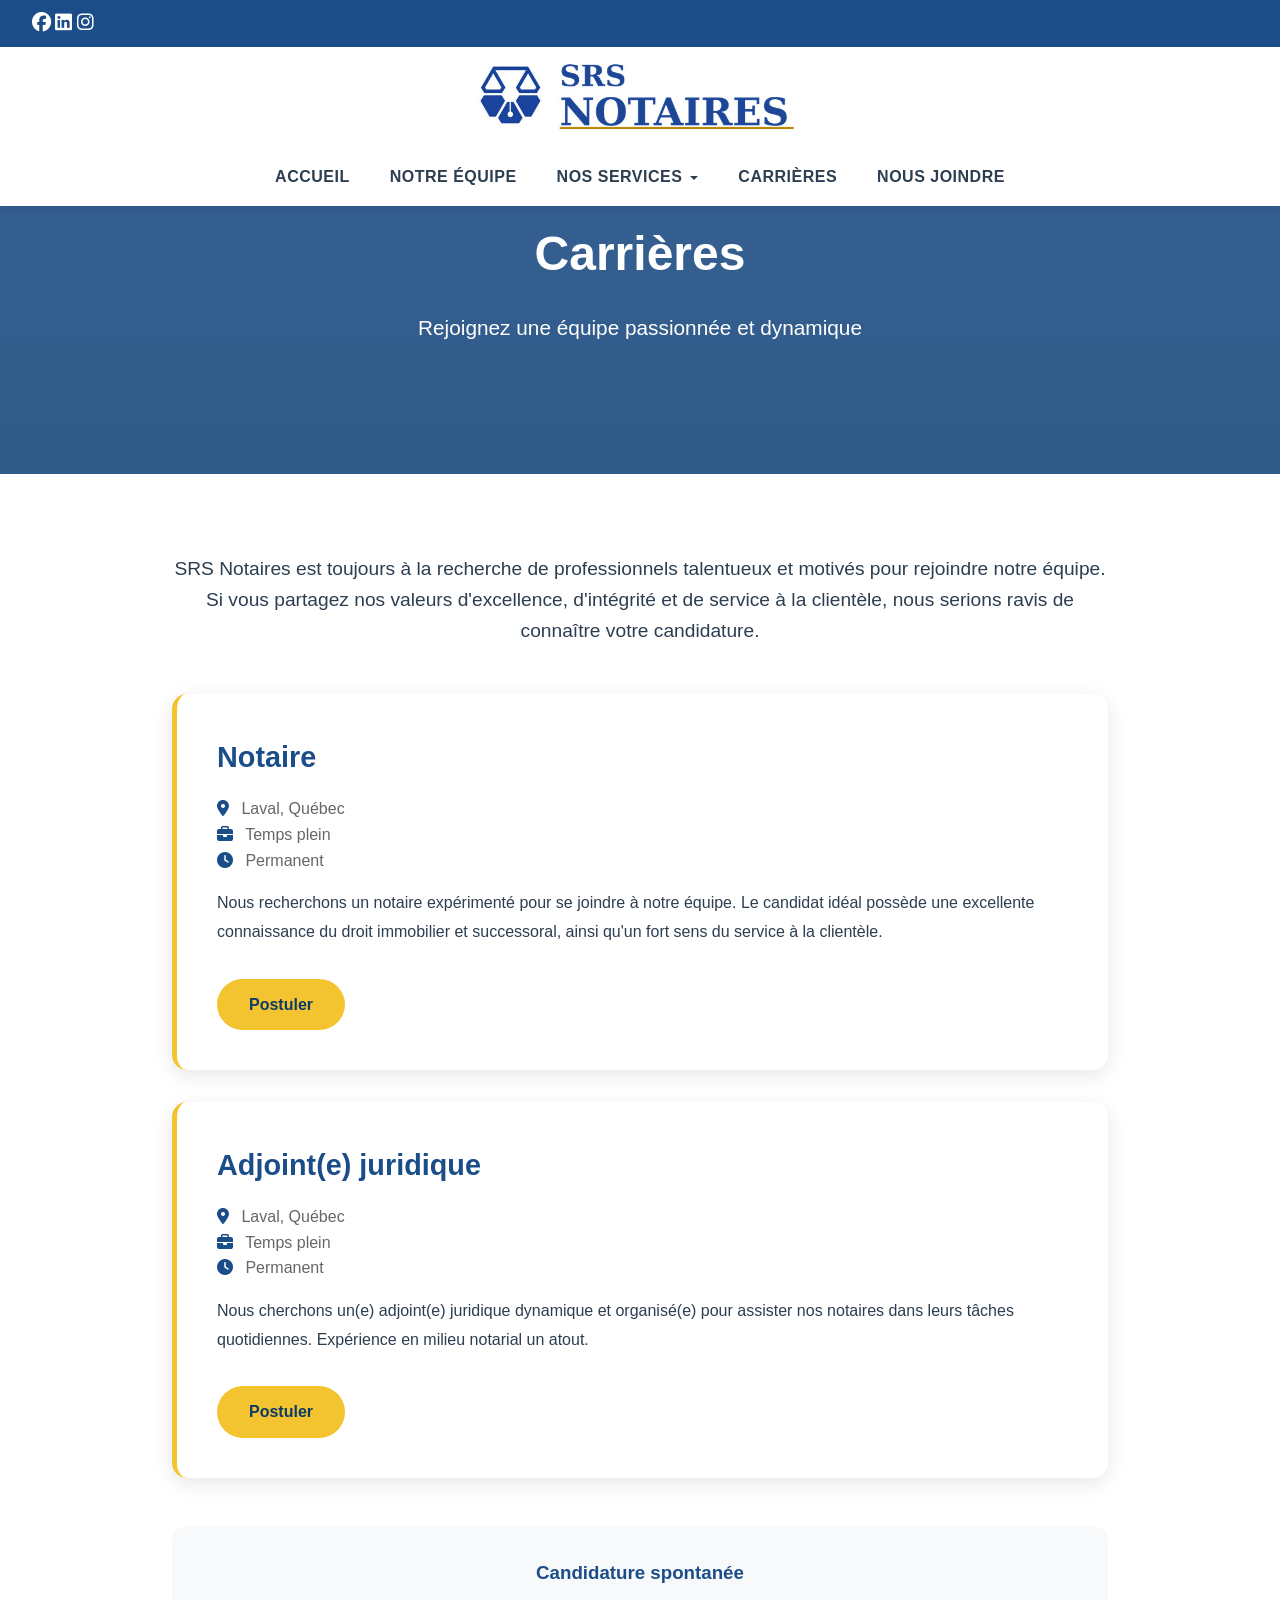
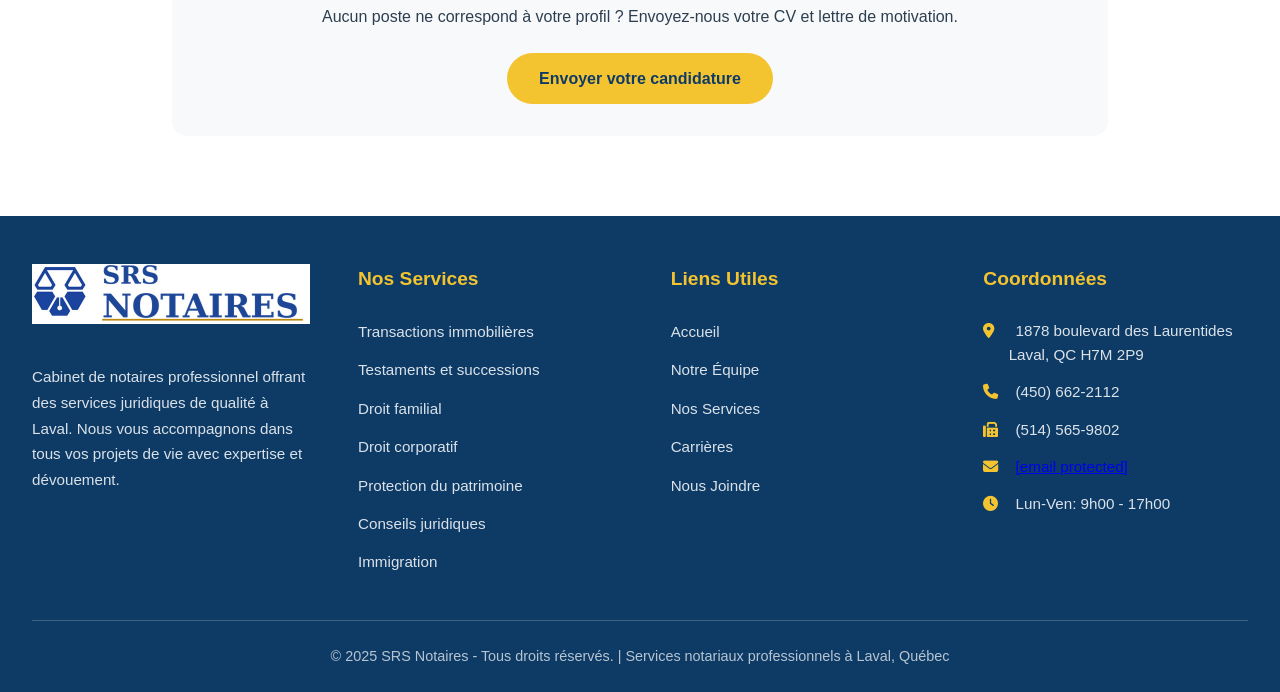
==== carrieres.html @ 4c28cf04 "Add files via upload" ====
<!DOCTYPE html>
<html lang="fr">
<head>
    <meta charset="UTF-8">
    <meta name="viewport" content="width=device-width, initial-scale=1.0">
    <title>Carrières - SRS Notaires</title>
    <link rel="stylesheet" href="https://cdnjs.cloudflare.com/ajax/libs/font-awesome/6.4.0/css/all.min.css">
    <style>
        * {
            margin: 0;
            padding: 0;
            box-sizing: border-box;
        }

        :root {
            --primary-color: #1B4D89;
            --secondary-color: #F4C430;
            --accent-color: #0D3B66;
            --text-dark: #2c3e50;
            --text-light: #ffffff;
            --bg-light: #f8f9fa;
            --bg-white: #ffffff;
        }

        body {
            font-family: 'Segoe UI', Tahoma, Geneva, Verdana, sans-serif;
            line-height: 1.6;
            color: var(--text-dark);
        }

        header {
            background: var(--bg-white);
            box-shadow: 0 2px 10px rgba(0,0,0,0.1);
            position: fixed;
            width: 100%;
            top: 0;
            z-index: 1000;
        }

        .header-top {
            background: var(--primary-color);
            padding: 0.5rem 2rem;
            display: flex;
            justify-content: flex-start;
            gap: 1rem;
        }

        .social-links a {
            color: var(--text-light);
            font-size: 1.2rem;
            transition: color 0.3s;
        }

        .social-links a:hover {
            color: var(--secondary-color);
        }

        nav {
            max-width: 1400px;
            margin: 0 auto;
            padding: 1rem 2rem;
            display: flex;
            flex-direction: column;
            align-items: center; text-align: center;
        }

        .logo { margin-bottom: 1.5rem; } .logo img {
            height: 70px;
            width: auto;
        }

        .nav-links {
            display: flex;
            list-style: none;
            gap: 2.5rem;
        }

        .nav-links a {
            text-decoration: none;
            color: var(--text-dark);
            font-weight: 600;
            font-size: 1rem;
            text-transform: uppercase;
            letter-spacing: 0.5px;
            transition: color 0.3s;
        }

        .nav-links a:hover {
            color: var(--primary-color);
        }

        .menu-toggle {
            display: none;
            flex-direction: column;
            cursor: pointer;
        }

        .menu-toggle span {
            width: 28px;
            height: 3px;
            background: var(--primary-color);
            margin: 3px 0;
            transition: 0.3s;
            border-radius: 2px;
        }

        .hero {
            margin-top: 120px;
            background: linear-gradient(rgba(27, 77, 137, 0.88), rgba(13, 59, 102, 0.88)), 
                        url('https://images.unsplash.com/photo-1450101499163-c8848c66ca85?w=1600&q=80') center/cover;
            background-attachment: fixed;
            color: var(--text-light);
            padding: 6rem 2rem;
            text-align: center;
        }

        .hero h1 {
            font-size: 3rem;
            margin-bottom: 1rem;
            font-weight: 700;
        }

        .hero p {
            font-size: 1.3rem;
            max-width: 800px;
            margin: 0 auto 2rem;
            line-height: 1.8;
        }

        .cta-button {
            display: inline-block;
            padding: 1rem 2.5rem;
            background: var(--secondary-color);
            color: var(--accent-color);
            text-decoration: none;
            border-radius: 50px;
            font-weight: 700;
            transition: all 0.3s;
            box-shadow: 0 4px 15px rgba(0,0,0,0.2);
        }

        .cta-button:hover {
            background: #FFD700;
            transform: translateY(-2px);
            box-shadow: 0 6px 20px rgba(0,0,0,0.3);
        }

        .services {
            max-width: 1200px;
            margin: 0 auto;
            padding: 5rem 2rem;
        }

        .section-title {
            text-align: center;
            font-size: 2.5rem;
            color: var(--primary-color);
            margin-bottom: 3rem;
            font-weight: 700;
        }

        .services-grid {
            display: grid;
            grid-template-columns: repeat(auto-fit, minmax(350px, 1fr));
            gap: 2.5rem;
        }

        .service-card {
            background: var(--bg-white);
            padding: 2.5rem;
            border-radius: 15px;
            box-shadow: 0 5px 20px rgba(0,0,0,0.1);
            transition: all 0.3s;
            border-left: 5px solid var(--secondary-color);
        }

        .service-card:hover {
            transform: translateY(-8px);
            box-shadow: 0 10px 35px rgba(0,0,0,0.15);
            border-left-color: var(--primary-color);
        }

        .service-icon {
            font-size: 3rem;
            color: var(--primary-color);
            margin-bottom: 1.5rem;
        }

        .service-card h3 {
            color: var(--primary-color);
            margin-bottom: 1rem;
            font-size: 1.6rem;
            font-weight: 700;
        }

        .service-card .service-subtitle {
            color: var(--accent-color);
            font-weight: 600;
            margin-bottom: 1rem;
            font-size: 1.05rem;
            line-height: 1.5;
        }

        .service-card .service-description {
            color: #555;
            line-height: 1.8;
            font-size: 1rem;
        }

        .about {
            background: var(--bg-light);
            padding: 5rem 2rem;
        }

        .about-content {
            max-width: 1200px;
            margin: 0 auto;
            text-align: center;
        }

        .about-content h2 {
            color: var(--primary-color);
            font-size: 2.5rem;
            margin-bottom: 2rem;
        }

        .about-content p {
            font-size: 1.2rem;
            margin-bottom: 1.5rem;
            line-height: 1.8;
            max-width: 900px;
            margin-left: auto;
            margin-right: auto;
        }

        .values {
            max-width: 1200px;
            margin: 0 auto;
            padding: 5rem 2rem;
        }

        .values-grid {
            display: grid;
            grid-template-columns: repeat(auto-fit, minmax(250px, 1fr));
            gap: 2rem;
        }

        .value-card {
            text-align: center;
            padding: 2rem;
            transition: transform 0.3s;
        }

        .value-card:hover {
            transform: scale(1.05);
        }

        .value-icon {
            font-size: 3rem;
            margin-bottom: 1rem;
            color: var(--secondary-color);
        }

        .value-card h3 {
            color: var(--primary-color);
            margin-bottom: 1rem;
            font-size: 1.3rem;
        }

        .contact {
            background: var(--primary-color);
            color: var(--text-light);
            padding: 5rem 2rem;
        }

        .contact-content {
            max-width: 1200px;
            margin: 0 auto;
            text-align: center;
        }

        .contact h2 {
            font-size: 2.5rem;
            margin-bottom: 2rem;
        }

        .contact-info {
            display: grid;
            grid-template-columns: repeat(auto-fit, minmax(250px, 1fr));
            gap: 2rem;
            margin: 3rem 0;
        }

        .contact-item {
            background: rgba(255,255,255,0.1);
            padding: 2rem;
            border-radius: 10px;
            transition: all 0.3s;
        }

        .contact-item:hover {
            background: rgba(255,255,255,0.15);
        }

        .contact-item h3 {
            margin-bottom: 1rem;
            color: var(--secondary-color);
        }

        footer {
            background: var(--accent-color);
            color: #ffffff;
            padding: 3rem 2rem 1.5rem;
        }

        .footer-content {
            max-width: 1400px;
            margin: 0 auto;
            display: grid;
            grid-template-columns: repeat(4, 1fr);
            gap: 3rem;
            margin-bottom: 2rem;
        }

        .footer-column h3 {
            color: var(--secondary-color);
            margin-bottom: 1.5rem;
            font-size: 1.2rem;
            font-weight: 700;
        }

        .footer-logo {
            margin-bottom: 1rem;
        }

        .footer-logo img {
            height: 60px;
            width: auto;
            margin-bottom: 1rem;
        }

        .footer-description {
            line-height: 1.7;
            color: rgba(255,255,255,0.85);
            font-size: 0.95rem;
        }

        .footer-links {
            list-style: none;
            padding: 0;
        }

        .footer-links li {
            margin-bottom: 0.8rem;
        }

        .footer-links a {
            color: rgba(255,255,255,0.85);
            text-decoration: none;
            transition: color 0.3s;
            font-size: 0.95rem;
        }

        .footer-links a:hover {
            color: var(--secondary-color);
        }

        .footer-contact p {
            margin-bottom: 0.8rem;
            color: rgba(255,255,255,0.85);
            font-size: 0.95rem;
            line-height: 1.6;
        }

        .footer-contact i {
            color: var(--secondary-color);
            margin-right: 0.5rem;
            width: 20px;
        }

        .footer-bottom {
            border-top: 1px solid rgba(255,255,255,0.2);
            padding-top: 1.5rem;
            text-align: center;
            color: rgba(255,255,255,0.7);
            font-size: 0.9rem;
        }

        @media (max-width: 968px) {
            .footer-content {
                grid-template-columns: repeat(2, 1fr);
                gap: 2rem;
            }
        }

        @media (max-width: 768px) {
            .footer-content {
                grid-template-columns: 1fr;
            }
        }

        @media (max-width: 968px) {
            .nav-links {
                gap: 1.5rem;
                font-size: 0.9rem;
            }
            
            .hero {
                background-attachment: scroll;
            }
        }

        @media (max-width: 768px) {
            .menu-toggle {
                display: flex;
            }

            .nav-links {
                position: absolute;
                top: 100%;
                left: -100%;
                flex-direction: column;
                background: var(--bg-white);
                width: 100%;
                padding: 2rem;
                box-shadow: 0 5px 10px rgba(0,0,0,0.1);
                transition: 0.3s;
                gap: 1rem;
            }

            .nav-links.active {
                left: 0;
            }

            nav {
                position: relative;
            }

            .hero {
                margin-top: 140px;
            }

            .hero h1 {
                font-size: 2rem;
            }

            .hero p {
                font-size: 1.1rem;
            }

            .section-title {
                font-size: 2rem;
            }

            .logo { margin-bottom: 1.5rem; } .logo img {
                height: 50px;
            }

            .services-grid {
                grid-template-columns: 1fr;
            }

            .service-card {
                padding: 2rem;
            }

            .header-top {
                padding: 0.5rem 1rem;
            }
        }

        /* ============================================= */
        /* RESPONSIVE DESIGN OPTIMISÉ */
        /* ============================================= */

        /* Tablettes (768px - 968px) */
        @media (max-width: 968px) {
            .nav-links {
                gap: 1.5rem;
                font-size: 0.9rem;
            }
            
            .hero {
                background-attachment: scroll;
                padding: 4rem 1.5rem;
            }
            
            .hero h1 {
                font-size: 2.5rem;
            }
            
            .section-title {
                font-size: 2rem;
            }
            
            .footer-content {
                grid-template-columns: repeat(2, 1fr);
                gap: 2rem;
            }
        }

        /* Mobile et petites tablettes (max 768px) */
        @media (max-width: 768px) {
            .header-top {
                padding: 0.5rem 1rem;
            }
            
            .social-links {
                gap: 0.5rem;
            }
            
            .social-links a {
                font-size: 1rem;
            }
            
            nav {
                padding: 1rem;
                position: relative;
            }
            
            .logo {
                margin-bottom: 1rem;
            }
            
            .logo img {
                height: 50px;
            }
            
            .menu-toggle {
                display: flex;
                position: absolute;
                right: 1rem;
                top: 50%;
                transform: translateY(-50%);
                flex-direction: column;
                cursor: pointer;
                z-index: 100;
            }
            
            .nav-links {
                position: fixed;
                top: 0;
                left: -100%;
                width: 80%;
                max-width: 300px;
                height: 100vh;
                background: #fff;
                flex-direction: column;
                padding: 5rem 2rem 2rem;
                box-shadow: 2px 0 10px rgba(0,0,0,0.1);
                transition: left 0.3s ease;
                gap: 1rem;
                align-items: flex-start;
                overflow-y: auto;
            }
            
            .nav-links.active {
                left: 0;
            }
            
            .nav-links a {
                width: 100%;
                padding: 0.8rem 0;
                border-bottom: 1px solid #f0f0f0;
            }
            
            .hero {
                margin-top: 120px;
                padding: 3rem 1rem;
            }
            
            .hero h1 {
                font-size: 1.8rem;
                line-height: 1.3;
            }
            
            .hero p {
                font-size: 1rem;
            }
            
            .cta-button {
                padding: 0.8rem 2rem;
                font-size: 0.95rem;
            }
            
            .services,
            .content {
                padding: 3rem 1rem;
            }
            
            .section-title {
                font-size: 1.8rem;
                margin-bottom: 2rem;
            }
            
            .services-grid,
            .team-grid,
            .values-grid {
                grid-template-columns: 1fr;
                gap: 2rem;
            }
            
            .service-card,
            .team-member {
                padding: 1.5rem;
            }
            
            .service-icon,
            .value-icon {
                font-size: 2.5rem;
            }
            
            .about,
            .values,
            .contact {
                padding: 3rem 1rem;
            }
            
            .about-content p {
                font-size: 1rem;
            }
            
            .contact-info,
            .contact-grid {
                grid-template-columns: 1fr;
                gap: 1.5rem;
            }
            
            .footer-content {
                grid-template-columns: 1fr;
                gap: 2rem;
                padding: 0 1rem;
            }
            
            .footer-logo img {
                height: 50px;
            }
            
            /* Mobile menu overlay */
            .nav-links.active::before {
                content: "";
                position: fixed;
                top: 0;
                left: 0;
                right: 0;
                bottom: 0;
                background: rgba(0,0,0,0.5);
                z-index: -1;
            }
        }

        /* Très petits écrans (max 480px) */
        @media (max-width: 480px) {
            .hero h1 {
                font-size: 1.5rem;
            }
            
            .hero p {
                font-size: 0.95rem;
            }
            
            .section-title {
                font-size: 1.5rem;
            }
            
            .service-card h3,
            .value-card h3 {
                font-size: 1.2rem;
            }
            
            .cta-button {
                padding: 0.7rem 1.5rem;
                font-size: 0.9rem;
            }
        }

        /* Menu déroulant Services */
        .nav-item {
            position: relative;
        }

        .dropdown-menu {
            position: absolute;
            top: 100%;
            left: 0;
            background: white;
            min-width: 280px;
            box-shadow: 0 5px 20px rgba(0,0,0,0.15);
            border-radius: 10px;
            padding: 1rem 0;
            opacity: 0;
            visibility: hidden;
            transform: translateY(-10px);
            transition: all 0.3s ease;
            z-index: 1000;
            margin-top: 0.5rem;
        }

        .nav-item:hover .dropdown-menu {
            opacity: 1;
            visibility: visible;
            transform: translateY(0);
        }

        .dropdown-menu a {
            display: block;
            padding: 0.8rem 1.5rem;
            color: #2c3e50;
            text-decoration: none;
            font-size: 0.9rem;
            text-transform: none;
            letter-spacing: normal;
            transition: all 0.3s;
            border-left: 3px solid transparent;
        }

        .dropdown-menu a:hover {
            background: #f8f9fa;
            color: #1B4D89;
            border-left-color: #F4C430;
            padding-left: 1.8rem;
        }

        .dropdown-menu a i {
            margin-right: 0.8rem;
            color: #1B4D89;
            width: 20px;
            text-align: center;
        }

        .nav-item > a.has-dropdown::after {
            content: "";
            display: inline-block;
            margin-left: 0.5rem;
            width: 0;
            height: 0;
            border-left: 4px solid transparent;
            border-right: 4px solid transparent;
            border-top: 4px solid currentColor;
            vertical-align: middle;
        }

        @media (max-width: 768px) {
            .dropdown-menu {
                position: static;
                opacity: 1;
                visibility: visible;
                transform: none;
                box-shadow: none;
                background: #f8f9fa;
                margin-top: 0.5rem;
                margin-bottom: 0.5rem;
                border-radius: 5px;
                max-height: 0;
                overflow: hidden;
                transition: max-height 0.3s ease;
                padding: 0;
            }

            .nav-item.mobile-open .dropdown-menu {
                max-height: 500px;
                padding: 0.5rem 0;
            }

            .nav-item > a.has-dropdown {
                display: flex;
                justify-content: space-between;
                align-items: center;
            }

            .dropdown-menu a {
                padding: 0.6rem 1rem 0.6rem 2rem;
                font-size: 0.85rem;
            }
        }
    </style>
</head>
<body>
    <header>
        <div class="header-top">
            <div class="social-links">
                <a href="https://facebook.com" target="_blank" aria-label="Facebook"><i class="fab fa-facebook"></i></a>
                <a href="https://linkedin.com" target="_blank" aria-label="LinkedIn"><i class="fab fa-linkedin"></i></a>
                <a href="https://instagram.com" target="_blank" aria-label="Instagram"><i class="fab fa-instagram"></i></a>
            </div>
        </div>
        <nav>
            <div class="logo">
                <a href="index.html">
                    <img src="logo-srs-notaires.png" alt="SRS Notaires">
                </a>
            </div>
            <ul class="nav-links" id="navLinks">
                <li><a href="index.html">ACCUEIL</a></li>
                <li><a href="equipe.html">NOTRE ÉQUIPE</a></li>
                <li class="nav-item">
                    <a href="services.html" class="has-dropdown" onclick="toggleDropdown(event)">NOS SERVICES</a>
                    <div class="dropdown-menu">
                        <a href="services.html#service-1"><i class="fas fa-home"></i> Transactions immobilières</a>
                        <a href="services.html#service-2"><i class="fas fa-file-signature"></i> Testaments et successions</a>
                        <a href="services.html#service-3"><i class="fas fa-heart"></i> Droit familial</a>
                        <a href="services.html#service-4"><i class="fas fa-building"></i> Droit corporatif</a>
                        <a href="services.html#service-5"><i class="fas fa-shield-alt"></i> Protection du patrimoine</a>
                        <a href="services.html#service-6"><i class="fas fa-balance-scale"></i> Conseils juridiques</a>
                        <a href="services.html#service-7"><i class="fas fa-plane-departure"></i> Immigration</a>
                    </div>
                </li>
                <li><a href="carrieres.html" class="active">CARRIÈRES</a></li>
                <li><a href="contact.html">NOUS JOINDRE</a></li>
            </ul>
            <div class="menu-toggle" id="menuToggle">
                <span></span>
                <span></span>
                <span></span>
            </div>
        </nav>
    </header>

    <section class="hero">
        <h1>Carrières</h1>
        <p>Rejoignez une équipe passionnée et dynamique</p>
    </section>

    <section class="content" style="max-width: 1000px; margin: 0 auto; padding: 5rem 2rem;">
        <div style="text-align: center; font-size: 1.2rem; margin-bottom: 3rem;">
            <p>SRS Notaires est toujours à la recherche de professionnels talentueux et motivés pour rejoindre notre équipe. Si vous partagez nos valeurs d'excellence, d'intégrité et de service à la clientèle, nous serions ravis de connaître votre candidature.</p>
        </div>

        <div style="background: #fff; padding: 2.5rem; border-radius: 15px; box-shadow: 0 5px 20px rgba(0,0,0,0.1); margin-bottom: 2rem; border-left: 5px solid #F4C430;">
            <h3 style="color: #1B4D89; font-size: 1.8rem; margin-bottom: 1rem;">Notaire</h3>
            <div style="color: #666; margin-bottom: 1rem;">
                <p><i class="fas fa-map-marker-alt" style="color: #1B4D89; margin-right: 0.5rem;"></i> Laval, Québec</p>
                <p><i class="fas fa-briefcase" style="color: #1B4D89; margin-right: 0.5rem;"></i> Temps plein</p>
                <p><i class="fas fa-clock" style="color: #1B4D89; margin-right: 0.5rem;"></i> Permanent</p>
            </div>
            <p style="line-height: 1.8; margin-bottom: 1rem;">Nous recherchons un notaire expérimenté pour se joindre à notre équipe. Le candidat idéal possède une excellente connaissance du droit immobilier et successoral, ainsi qu'un fort sens du service à la clientèle.</p>
            <a href="contact.html" style="display: inline-block; padding: 0.8rem 2rem; background: #F4C430; color: #0D3B66; text-decoration: none; border-radius: 50px; font-weight: 700; margin-top: 1rem;">Postuler</a>
        </div>

        <div style="background: #fff; padding: 2.5rem; border-radius: 15px; box-shadow: 0 5px 20px rgba(0,0,0,0.1); margin-bottom: 2rem; border-left: 5px solid #F4C430;">
            <h3 style="color: #1B4D89; font-size: 1.8rem; margin-bottom: 1rem;">Adjoint(e) juridique</h3>
            <div style="color: #666; margin-bottom: 1rem;">
                <p><i class="fas fa-map-marker-alt" style="color: #1B4D89; margin-right: 0.5rem;"></i> Laval, Québec</p>
                <p><i class="fas fa-briefcase" style="color: #1B4D89; margin-right: 0.5rem;"></i> Temps plein</p>
                <p><i class="fas fa-clock" style="color: #1B4D89; margin-right: 0.5rem;"></i> Permanent</p>
            </div>
            <p style="line-height: 1.8; margin-bottom: 1rem;">Nous cherchons un(e) adjoint(e) juridique dynamique et organisé(e) pour assister nos notaires dans leurs tâches quotidiennes. Expérience en milieu notarial un atout.</p>
            <a href="contact.html" style="display: inline-block; padding: 0.8rem 2rem; background: #F4C430; color: #0D3B66; text-decoration: none; border-radius: 50px; font-weight: 700; margin-top: 1rem;">Postuler</a>
        </div>

        <div style="text-align: center; margin-top: 3rem; padding: 2rem; background: #f8f9fa; border-radius: 15px;">
            <h3 style="color: #1B4D89; margin-bottom: 1rem;">Candidature spontanée</h3>
            <p style="margin-bottom: 1.5rem;">Aucun poste ne correspond à votre profil ? Envoyez-nous votre CV et lettre de motivation.</p>
            <a href="contact.html" style="display: inline-block; padding: 0.8rem 2rem; background: #F4C430; color: #0D3B66; text-decoration: none; border-radius: 50px; font-weight: 700;">Envoyer votre candidature</a>
        </div>
    </section>
    <footer>
        <div class="footer-content">
            <div class="footer-column">
                <div class="footer-logo">
                    <img src="logo-srs-notaires.png" alt="SRS Notaires">
                </div>
                <p class="footer-description">
                    Cabinet de notaires professionnel offrant des services juridiques de qualité à Laval. Nous vous accompagnons dans tous vos projets de vie avec expertise et dévouement.
                </p>
            </div>

            <div class="footer-column">
                <h3>Nos Services</h3>
                <ul class="footer-links">
                    <li><a href="services.html">Transactions immobilières</a></li>
                    <li><a href="services.html">Testaments et successions</a></li>
                    <li><a href="services.html">Droit familial</a></li>
                    <li><a href="services.html">Droit corporatif</a></li>
                    <li><a href="services.html">Protection du patrimoine</a></li>
                    <li><a href="services.html">Conseils juridiques</a></li>
                    <li><a href="services.html">Immigration</a></li>
                </ul>
            </div>

            <div class="footer-column">
                <h3>Liens Utiles</h3>
                <ul class="footer-links">
                    <li><a href="index.html">Accueil</a></li>
                    <li><a href="equipe.html">Notre Équipe</a></li>
                    <li><a href="services.html">Nos Services</a></li>
                    <li><a href="carrieres.html">Carrières</a></li>
                    <li><a href="contact.html">Nous Joindre</a></li>
                </ul>
            </div>

            <div class="footer-column footer-contact">
                <h3>Coordonnées</h3>
                <p><i class="fas fa-map-marker-alt"></i> 1878 boulevard des Laurentides<br>
                &nbsp;&nbsp;&nbsp;&nbsp;&nbsp;&nbsp;Laval, QC H7M 2P9</p>
                <p><i class="fas fa-phone"></i> (450) 662-2112</p>
                <p><i class="fas fa-fax"></i> (514) 565-9802</p>
                <p><i class="fas fa-envelope"></i> <a href="/cdn-cgi/l/email-protection" class="__cf_email__" data-cfemail="b3daddd5dcf3c0c1c09edddcc7d2dac1d69dd0dcde">[email&#160;protected]</a></p>
                <p><i class="fas fa-clock"></i> Lun-Ven: 9h00 - 17h00</p>
            </div>
        </div>

        <div class="footer-bottom">
            <p>&copy; 2025 SRS Notaires - Tous droits réservés. | Services notariaux professionnels à Laval, Québec</p>
        </div>
    </footer>

    <script data-cfasync="false" src="/cdn-cgi/scripts/5c5dd728/cloudflare-static/email-decode.min.js">        // Menu déroulant mobile
        function toggleDropdown(event) {
            if (window.innerWidth <= 768) {
                event.preventDefault();
                const navItem = event.target.closest(".nav-item");
                navItem.classList.toggle("mobile-open");
            }
        }

        // Fermer le dropdown en cliquant en dehors
        document.addEventListener("click", function(e) {
            if (!e.target.closest(".nav-item")) {
                document.querySelectorAll(".nav-item").forEach(item => {
                    item.classList.remove("mobile-open");
                });
            }
        });
    </script><script data-cfasync="false" src="/cdn-cgi/scripts/5c5dd728/cloudflare-static/email-decode.min.js"></script><script>
        cons
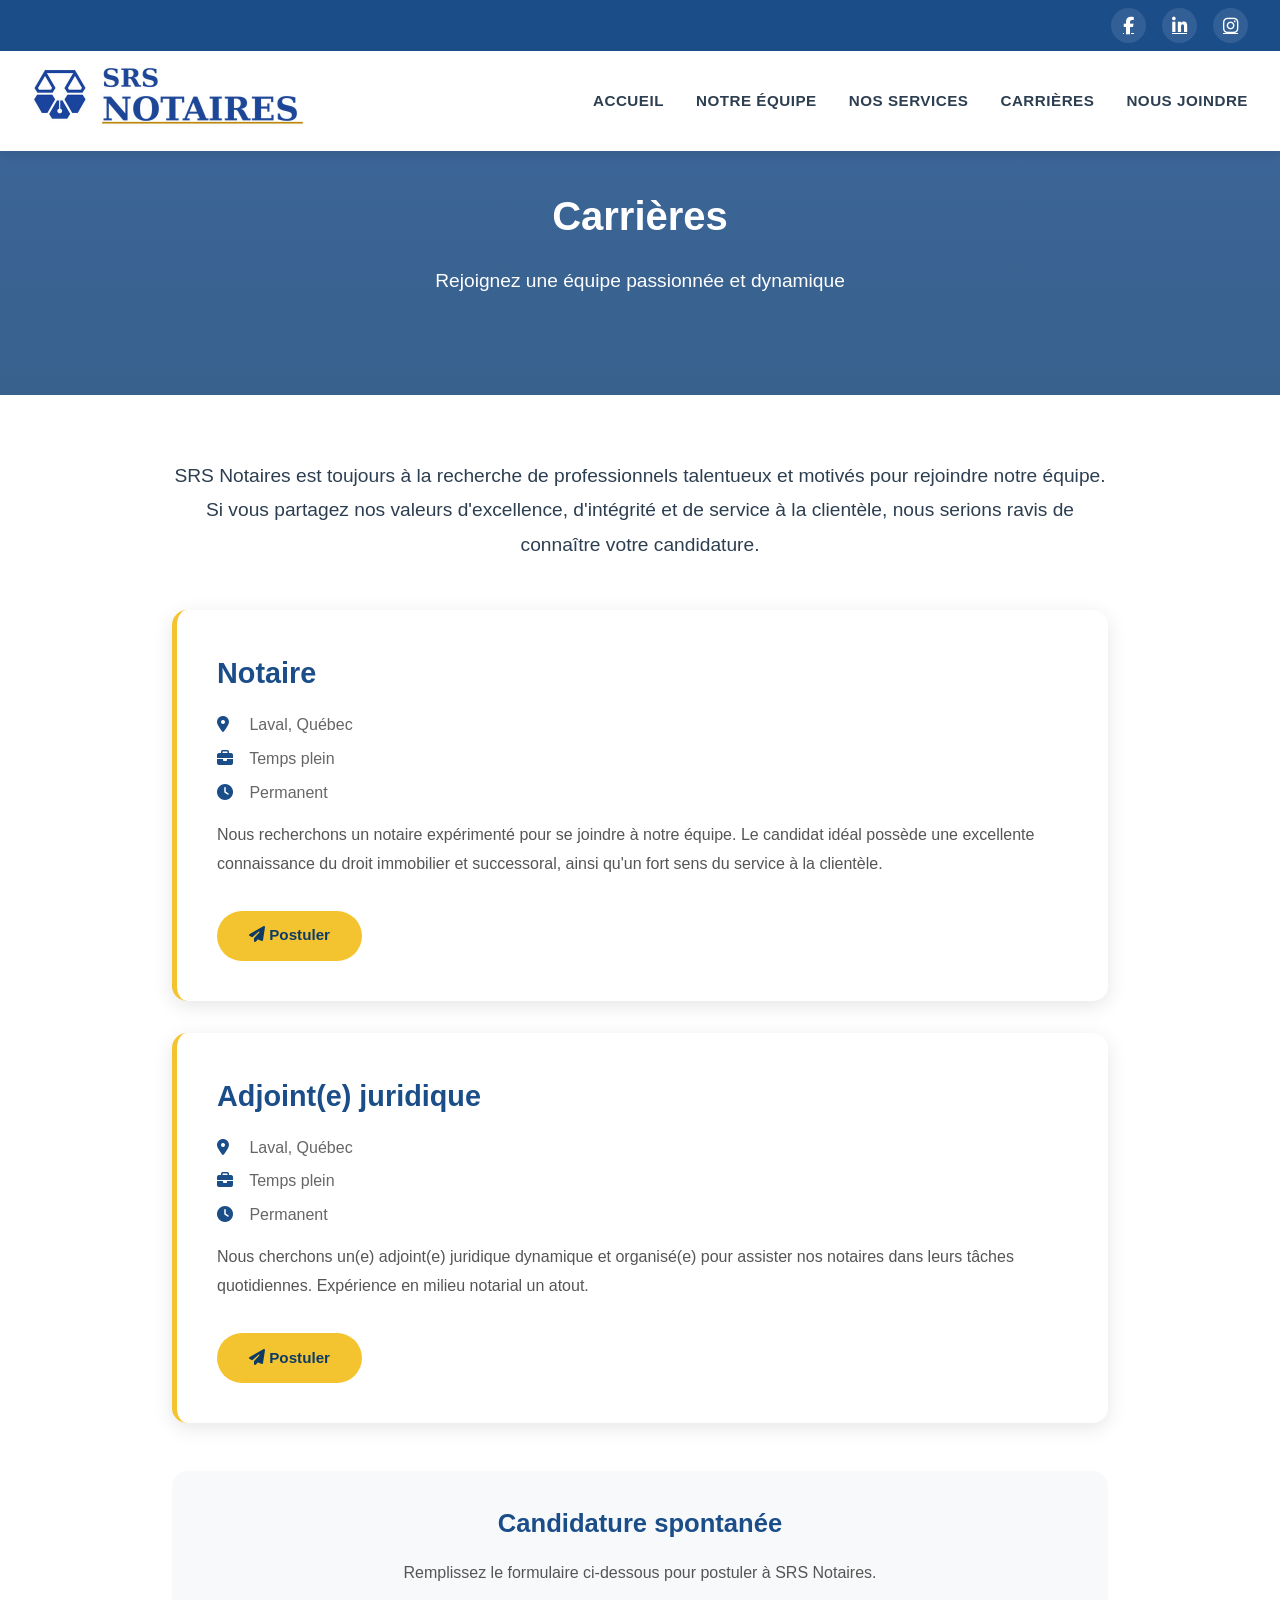
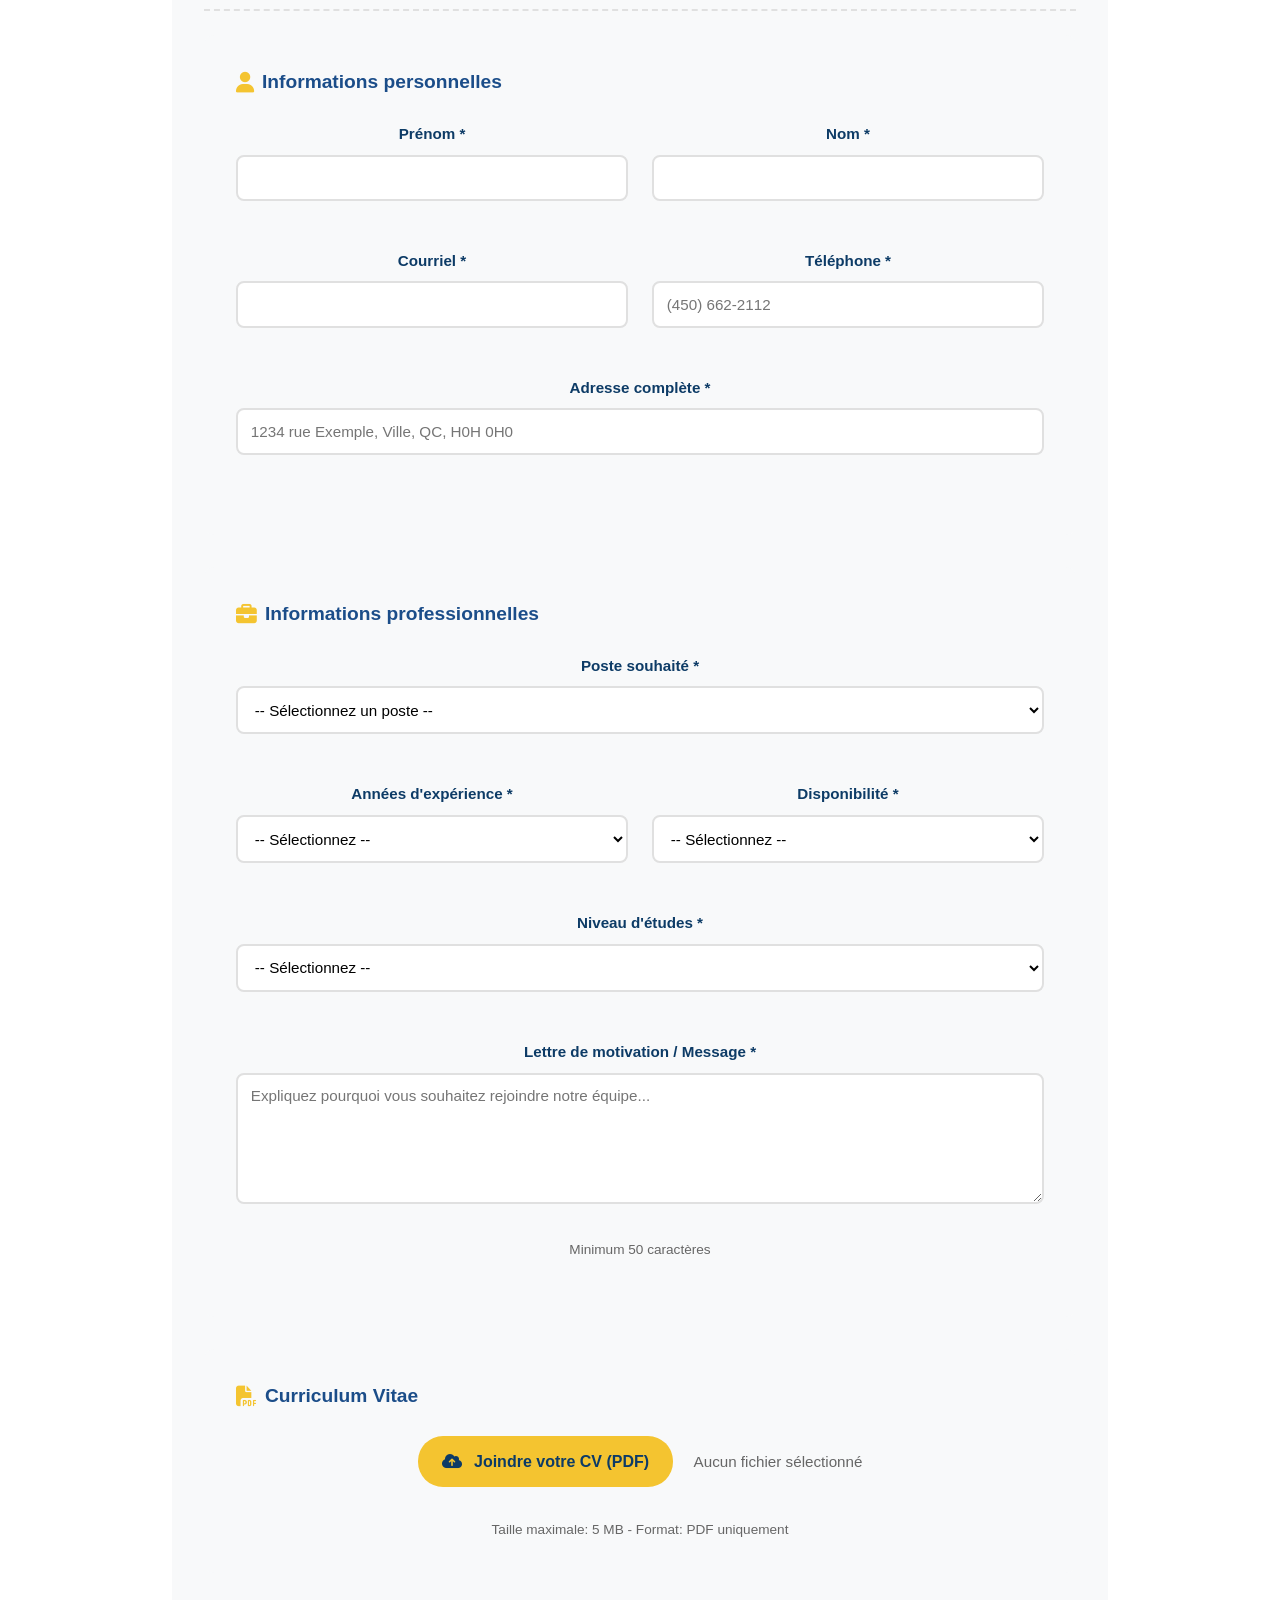
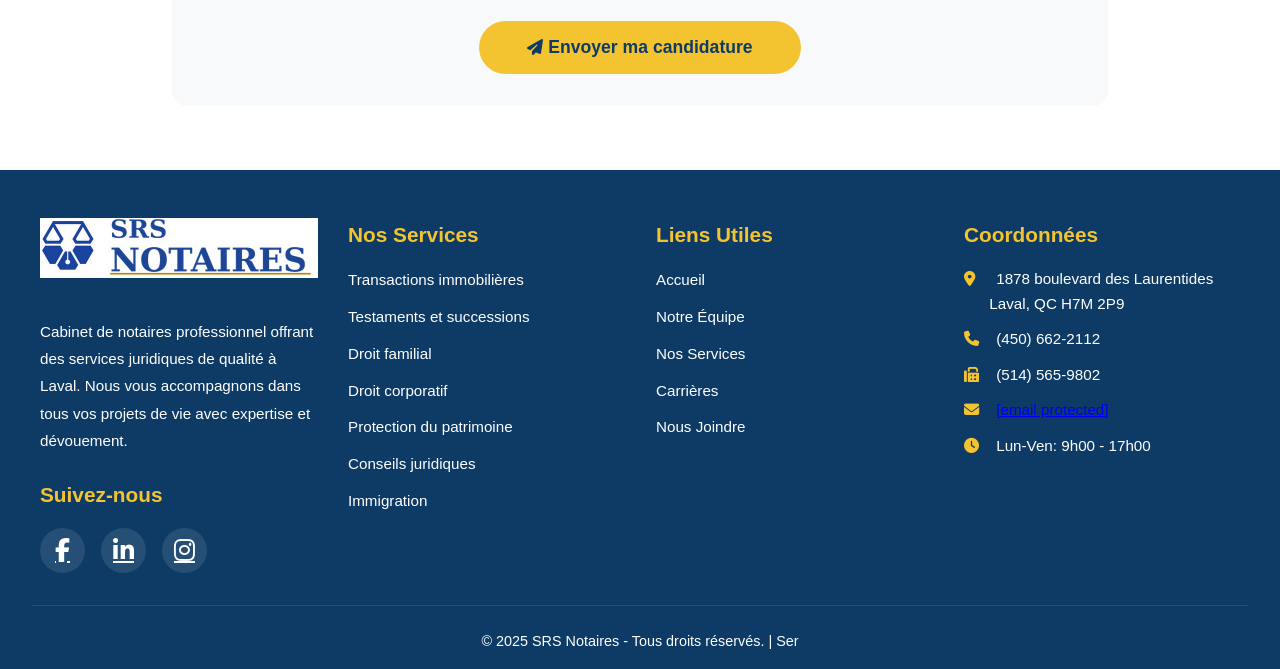
==== commit dc70fb22: "Add files via upload" ====
--- a/carrieres.html
+++ b/carrieres.html
@@ -4,773 +4,121 @@
     <meta charset="UTF-8">
     <meta name="viewport" content="width=device-width, initial-scale=1.0">
     <title>Carrières - SRS Notaires</title>
+    <meta name="description" content="Rejoignez l'équipe de SRS Notaires. Découvrez nos opportunités de carrière dans le domaine notarial à Laval.">
     <link rel="stylesheet" href="https://cdnjs.cloudflare.com/ajax/libs/font-awesome/6.4.0/css/all.min.css">
+    <link rel="stylesheet" href="style.css">
     <style>
-        * {
-            margin: 0;
-            padding: 0;
-            box-sizing: border-box;
-        }
-
-        :root {
-            --primary-color: #1B4D89;
-            --secondary-color: #F4C430;
-            --accent-color: #0D3B66;
-            --text-dark: #2c3e50;
-            --text-light: #ffffff;
-            --bg-light: #f8f9fa;
-            --bg-white: #ffffff;
-        }
-
-        body {
-            font-family: 'Segoe UI', Tahoma, Geneva, Verdana, sans-serif;
-            line-height: 1.6;
-            color: var(--text-dark);
-        }
-
-        header {
-            background: var(--bg-white);
-            box-shadow: 0 2px 10px rgba(0,0,0,0.1);
-            position: fixed;
-            width: 100%;
-            top: 0;
-            z-index: 1000;
-        }
-
-        .header-top {
-            background: var(--primary-color);
-            padding: 0.5rem 2rem;
-            display: flex;
-            justify-content: flex-start;
-            gap: 1rem;
-        }
-
-        .social-links a {
-            color: var(--text-light);
+        .careers-content {
+            max-width: 1000px;
+            margin: 0 auto;
+            padding: 4rem 2rem;
+        }
+
+        .intro-text {
+            text-align: center;
             font-size: 1.2rem;
-            transition: color 0.3s;
-        }
-
-        .social-links a:hover {
-            color: var(--secondary-color);
-        }
-
-        nav {
-            max-width: 1400px;
-            margin: 0 auto;
-            padding: 1rem 2rem;
-            display: flex;
-            flex-direction: column;
-            align-items: center; text-align: center;
-        }
-
-        .logo { margin-bottom: 1.5rem; } .logo img {
-            height: 70px;
-            width: auto;
-        }
-
-        .nav-links {
-            display: flex;
-            list-style: none;
-            gap: 2.5rem;
-        }
-
-        .nav-links a {
-            text-decoration: none;
-            color: var(--text-dark);
-            font-weight: 600;
+            margin-bottom: 3rem;
+            line-height: 1.8;
+        }
+
+        .job-card {
+            background: #fff;
+            padding: 2.5rem;
+            border-radius: 15px;
+            box-shadow: 0 5px 20px rgba(0,0,0,0.1);
+            margin-bottom: 2rem;
+            border-left: 5px solid #F4C430;
+            transition: all 0.3s;
+        }
+
+        .job-card:hover {
+            transform: translateY(-5px);
+            box-shadow: 0 10px 30px rgba(0,0,0,0.15);
+        }
+
+        .job-card h3 {
+            color: #1B4D89;
+            font-size: 1.8rem;
+            margin-bottom: 1rem;
+        }
+
+        .job-details {
+            color: #666;
+            margin-bottom: 1rem;
+        }
+
+        .job-details p {
+            margin-bottom: 0.5rem;
             font-size: 1rem;
-            text-transform: uppercase;
-            letter-spacing: 0.5px;
-            transition: color 0.3s;
-        }
-
-        .nav-links a:hover {
-            color: var(--primary-color);
-        }
-
-        .menu-toggle {
-            display: none;
-            flex-direction: column;
-            cursor: pointer;
-        }
-
-        .menu-toggle span {
-            width: 28px;
-            height: 3px;
-            background: var(--primary-color);
-            margin: 3px 0;
-            transition: 0.3s;
-            border-radius: 2px;
-        }
-
-        .hero {
-            margin-top: 120px;
-            background: linear-gradient(rgba(27, 77, 137, 0.88), rgba(13, 59, 102, 0.88)), 
-                        url('https://images.unsplash.com/photo-1450101499163-c8848c66ca85?w=1600&q=80') center/cover;
-            background-attachment: fixed;
-            color: var(--text-light);
-            padding: 6rem 2rem;
-            text-align: center;
-        }
-
-        .hero h1 {
-            font-size: 3rem;
+        }
+
+        .job-details i {
+            color: #1B4D89;
+            margin-right: 0.5rem;
+            width: 20px;
+        }
+
+        .job-description {
+            line-height: 1.8;
             margin-bottom: 1rem;
-            font-weight: 700;
-        }
-
-        .hero p {
-            font-size: 1.3rem;
-            max-width: 800px;
-            margin: 0 auto 2rem;
-            line-height: 1.8;
-        }
-
-        .cta-button {
+            color: #555;
+        }
+
+        .apply-button {
             display: inline-block;
-            padding: 1rem 2.5rem;
-            background: var(--secondary-color);
-            color: var(--accent-color);
+            padding: 0.8rem 2rem;
+            background: #F4C430;
+            color: #0D3B66;
             text-decoration: none;
             border-radius: 50px;
             font-weight: 700;
+            margin-top: 1rem;
             transition: all 0.3s;
-            box-shadow: 0 4px 15px rgba(0,0,0,0.2);
-        }
-
-        .cta-button:hover {
+        }
+
+        .apply-button:hover {
             background: #FFD700;
             transform: translateY(-2px);
-            box-shadow: 0 6px 20px rgba(0,0,0,0.3);
-        }
-
-        .services {
-            max-width: 1200px;
-            margin: 0 auto;
-            padding: 5rem 2rem;
-        }
-
-        .section-title {
+        }
+
+        .spontaneous-application {
             text-align: center;
-            font-size: 2.5rem;
-            color: var(--primary-color);
-            margin-bottom: 3rem;
-            font-weight: 700;
-        }
-
-        .services-grid {
-            display: grid;
-            grid-template-columns: repeat(auto-fit, minmax(350px, 1fr));
-            gap: 2.5rem;
-        }
-
-        .service-card {
-            background: var(--bg-white);
-            padding: 2.5rem;
+            margin-top: 3rem;
+            padding: 2rem;
+            background: #f8f9fa;
             border-radius: 15px;
-            box-shadow: 0 5px 20px rgba(0,0,0,0.1);
-            transition: all 0.3s;
-            border-left: 5px solid var(--secondary-color);
-        }
-
-        .service-card:hover {
-            transform: translateY(-8px);
-            box-shadow: 0 10px 35px rgba(0,0,0,0.15);
-            border-left-color: var(--primary-color);
-        }
-
-        .service-icon {
-            font-size: 3rem;
-            color: var(--primary-color);
-            margin-bottom: 1.5rem;
-        }
-
-        .service-card h3 {
-            color: var(--primary-color);
+        }
+
+        .spontaneous-application h3 {
+            color: #1B4D89;
             margin-bottom: 1rem;
             font-size: 1.6rem;
-            font-weight: 700;
-        }
-
-        .service-card .service-subtitle {
-            color: var(--accent-color);
-            font-weight: 600;
-            margin-bottom: 1rem;
-            font-size: 1.05rem;
-            line-height: 1.5;
-        }
-
-        .service-card .service-description {
+        }
+
+        .spontaneous-application p {
+            margin-bottom: 1.5rem;
             color: #555;
-            line-height: 1.8;
-            font-size: 1rem;
-        }
-
-        .about {
-            background: var(--bg-light);
-            padding: 5rem 2rem;
-        }
-
-        .about-content {
-            max-width: 1200px;
-            margin: 0 auto;
-            text-align: center;
-        }
-
-        .about-content h2 {
-            color: var(--primary-color);
-            font-size: 2.5rem;
-            margin-bottom: 2rem;
-        }
-
-        .about-content p {
-            font-size: 1.2rem;
-            margin-bottom: 1.5rem;
-            line-height: 1.8;
-            max-width: 900px;
-            margin-left: auto;
-            margin-right: auto;
-        }
-
-        .values {
-            max-width: 1200px;
-            margin: 0 auto;
-            padding: 5rem 2rem;
-        }
-
-        .values-grid {
-            display: grid;
-            grid-template-columns: repeat(auto-fit, minmax(250px, 1fr));
-            gap: 2rem;
-        }
-
-        .value-card {
-            text-align: center;
-            padding: 2rem;
-            transition: transform 0.3s;
-        }
-
-        .value-card:hover {
-            transform: scale(1.05);
-        }
-
-        .value-icon {
-            font-size: 3rem;
-            margin-bottom: 1rem;
-            color: var(--secondary-color);
-        }
-
-        .value-card h3 {
-            color: var(--primary-color);
-            margin-bottom: 1rem;
-            font-size: 1.3rem;
-        }
-
-        .contact {
-            background: var(--primary-color);
-            color: var(--text-light);
-            padding: 5rem 2rem;
-        }
-
-        .contact-content {
-            max-width: 1200px;
-            margin: 0 auto;
-            text-align: center;
-        }
-
-        .contact h2 {
-            font-size: 2.5rem;
-            margin-bottom: 2rem;
-        }
-
-        .contact-info {
-            display: grid;
-            grid-template-columns: repeat(auto-fit, minmax(250px, 1fr));
-            gap: 2rem;
-            margin: 3rem 0;
-        }
-
-        .contact-item {
-            background: rgba(255,255,255,0.1);
-            padding: 2rem;
-            border-radius: 10px;
-            transition: all 0.3s;
-        }
-
-        .contact-item:hover {
-            background: rgba(255,255,255,0.15);
-        }
-
-        .contact-item h3 {
-            margin-bottom: 1rem;
-            color: var(--secondary-color);
-        }
-
-        footer {
-            background: var(--accent-color);
-            color: #ffffff;
-            padding: 3rem 2rem 1.5rem;
-        }
-
-        .footer-content {
-            max-width: 1400px;
-            margin: 0 auto;
-            display: grid;
-            grid-template-columns: repeat(4, 1fr);
-            gap: 3rem;
-            margin-bottom: 2rem;
-        }
-
-        .footer-column h3 {
-            color: var(--secondary-color);
-            margin-bottom: 1.5rem;
-            font-size: 1.2rem;
-            font-weight: 700;
-        }
-
-        .footer-logo {
-            margin-bottom: 1rem;
-        }
-
-        .footer-logo img {
-            height: 60px;
-            width: auto;
-            margin-bottom: 1rem;
-        }
-
-        .footer-description {
-            line-height: 1.7;
-            color: rgba(255,255,255,0.85);
-            font-size: 0.95rem;
-        }
-
-        .footer-links {
-            list-style: none;
-            padding: 0;
-        }
-
-        .footer-links li {
-            margin-bottom: 0.8rem;
-        }
-
-        .footer-links a {
-            color: rgba(255,255,255,0.85);
-            text-decoration: none;
-            transition: color 0.3s;
-            font-size: 0.95rem;
-        }
-
-        .footer-links a:hover {
-            color: var(--secondary-color);
-        }
-
-        .footer-contact p {
-            margin-bottom: 0.8rem;
-            color: rgba(255,255,255,0.85);
-            font-size: 0.95rem;
-            line-height: 1.6;
-        }
-
-        .footer-contact i {
-            color: var(--secondary-color);
-            margin-right: 0.5rem;
-            width: 20px;
-        }
-
-        .footer-bottom {
-            border-top: 1px solid rgba(255,255,255,0.2);
-            padding-top: 1.5rem;
-            text-align: center;
-            color: rgba(255,255,255,0.7);
-            font-size: 0.9rem;
-        }
-
-        @media (max-width: 968px) {
-            .footer-content {
-                grid-template-columns: repeat(2, 1fr);
-                gap: 2rem;
-            }
         }
 
         @media (max-width: 768px) {
-            .footer-content {
-                grid-template-columns: 1fr;
-            }
-        }
-
-        @media (max-width: 968px) {
-            .nav-links {
-                gap: 1.5rem;
-                font-size: 0.9rem;
-            }
-            
-            .hero {
-                background-attachment: scroll;
-            }
-        }
-
-        @media (max-width: 768px) {
-            .menu-toggle {
-                display: flex;
-            }
-
-            .nav-links {
-                position: absolute;
-                top: 100%;
-                left: -100%;
-                flex-direction: column;
-                background: var(--bg-white);
-                width: 100%;
-                padding: 2rem;
-                box-shadow: 0 5px 10px rgba(0,0,0,0.1);
-                transition: 0.3s;
-                gap: 1rem;
-            }
-
-            .nav-links.active {
-                left: 0;
-            }
-
-            nav {
-                position: relative;
-            }
-
-            .hero {
-                margin-top: 140px;
-            }
-
-            .hero h1 {
-                font-size: 2rem;
-            }
-
-            .hero p {
-                font-size: 1.1rem;
-            }
-
-            .section-title {
-                font-size: 2rem;
-            }
-
-            .logo { margin-bottom: 1.5rem; } .logo img {
-                height: 50px;
-            }
-
-            .services-grid {
-                grid-template-columns: 1fr;
-            }
-
-            .service-card {
-                padding: 2rem;
-            }
-
-            .header-top {
-                padding: 0.5rem 1rem;
-            }
-        }
-
-        /* ============================================= */
-        /* RESPONSIVE DESIGN OPTIMISÉ */
-        /* ============================================= */
-
-        /* Tablettes (768px - 968px) */
-        @media (max-width: 968px) {
-            .nav-links {
-                gap: 1.5rem;
-                font-size: 0.9rem;
-            }
-            
-            .hero {
-                background-attachment: scroll;
-                padding: 4rem 1.5rem;
-            }
-            
-            .hero h1 {
-                font-size: 2.5rem;
-            }
-            
-            .section-title {
-                font-size: 2rem;
-            }
-            
-            .footer-content {
-                grid-template-columns: repeat(2, 1fr);
-                gap: 2rem;
-            }
-        }
-
-        /* Mobile et petites tablettes (max 768px) */
-        @media (max-width: 768px) {
-            .header-top {
-                padding: 0.5rem 1rem;
-            }
-            
-            .social-links {
-                gap: 0.5rem;
-            }
-            
-            .social-links a {
+            .careers-content {
+                padding: 3rem 1rem;
+            }
+
+            .intro-text {
                 font-size: 1rem;
             }
-            
-            nav {
-                padding: 1rem;
-                position: relative;
-            }
-            
-            .logo {
-                margin-bottom: 1rem;
-            }
-            
-            .logo img {
-                height: 50px;
-            }
-            
-            .menu-toggle {
-                display: flex;
-                position: absolute;
-                right: 1rem;
-                top: 50%;
-                transform: translateY(-50%);
-                flex-direction: column;
-                cursor: pointer;
-                z-index: 100;
-            }
-            
-            .nav-links {
-                position: fixed;
-                top: 0;
-                left: -100%;
-                width: 80%;
-                max-width: 300px;
-                height: 100vh;
-                background: #fff;
-                flex-direction: column;
-                padding: 5rem 2rem 2rem;
-                box-shadow: 2px 0 10px rgba(0,0,0,0.1);
-                transition: left 0.3s ease;
-                gap: 1rem;
-                align-items: flex-start;
-                overflow-y: auto;
-            }
-            
-            .nav-links.active {
-                left: 0;
-            }
-            
-            .nav-links a {
-                width: 100%;
-                padding: 0.8rem 0;
-                border-bottom: 1px solid #f0f0f0;
-            }
-            
-            .hero {
-                margin-top: 120px;
-                padding: 3rem 1rem;
-            }
-            
-            .hero h1 {
-                font-size: 1.8rem;
-                line-height: 1.3;
-            }
-            
-            .hero p {
-                font-size: 1rem;
-            }
-            
-            .cta-button {
-                padding: 0.8rem 2rem;
-                font-size: 0.95rem;
-            }
-            
-            .services,
-            .content {
-                padding: 3rem 1rem;
-            }
-            
-            .section-title {
-                font-size: 1.8rem;
-                margin-bottom: 2rem;
-            }
-            
-            .services-grid,
-            .team-grid,
-            .values-grid {
-                grid-template-columns: 1fr;
-                gap: 2rem;
-            }
-            
-            .service-card,
-            .team-member {
+
+            .job-card {
                 padding: 1.5rem;
             }
-            
-            .service-icon,
-            .value-icon {
-                font-size: 2.5rem;
-            }
-            
-            .about,
-            .values,
-            .contact {
-                padding: 3rem 1rem;
-            }
-            
-            .about-content p {
-                font-size: 1rem;
-            }
-            
-            .contact-info,
-            .contact-grid {
-                grid-template-columns: 1fr;
-                gap: 1.5rem;
-            }
-            
-            .footer-content {
-                grid-template-columns: 1fr;
-                gap: 2rem;
-                padding: 0 1rem;
-            }
-            
-            .footer-logo img {
-                height: 50px;
-            }
-            
-            /* Mobile menu overlay */
-            .nav-links.active::before {
-                content: "";
-                position: fixed;
-                top: 0;
-                left: 0;
-                right: 0;
-                bottom: 0;
-                background: rgba(0,0,0,0.5);
-                z-index: -1;
-            }
-        }
-
-        /* Très petits écrans (max 480px) */
-        @media (max-width: 480px) {
-            .hero h1 {
-                font-size: 1.5rem;
-            }
-            
-            .hero p {
-                font-size: 0.95rem;
-            }
-            
-            .section-title {
-                font-size: 1.5rem;
-            }
-            
-            .service-card h3,
-            .value-card h3 {
-                font-size: 1.2rem;
-            }
-            
-            .cta-button {
-                padding: 0.7rem 1.5rem;
-                font-size: 0.9rem;
-            }
-        }
-
-        /* Menu déroulant Services */
-        .nav-item {
-            position: relative;
-        }
-
-        .dropdown-menu {
-            position: absolute;
-            top: 100%;
-            left: 0;
-            background: white;
-            min-width: 280px;
-            box-shadow: 0 5px 20px rgba(0,0,0,0.15);
-            border-radius: 10px;
-            padding: 1rem 0;
-            opacity: 0;
-            visibility: hidden;
-            transform: translateY(-10px);
-            transition: all 0.3s ease;
-            z-index: 1000;
-            margin-top: 0.5rem;
-        }
-
-        .nav-item:hover .dropdown-menu {
-            opacity: 1;
-            visibility: visible;
-            transform: translateY(0);
-        }
-
-        .dropdown-menu a {
-            display: block;
-            padding: 0.8rem 1.5rem;
-            color: #2c3e50;
-            text-decoration: none;
-            font-size: 0.9rem;
-            text-transform: none;
-            letter-spacing: normal;
-            transition: all 0.3s;
-            border-left: 3px solid transparent;
-        }
-
-        .dropdown-menu a:hover {
-            background: #f8f9fa;
-            color: #1B4D89;
-            border-left-color: #F4C430;
-            padding-left: 1.8rem;
-        }
-
-        .dropdown-menu a i {
-            margin-right: 0.8rem;
-            color: #1B4D89;
-            width: 20px;
-            text-align: center;
-        }
-
-        .nav-item > a.has-dropdown::after {
-            content: "";
-            display: inline-block;
-            margin-left: 0.5rem;
-            width: 0;
-            height: 0;
-            border-left: 4px solid transparent;
-            border-right: 4px solid transparent;
-            border-top: 4px solid currentColor;
-            vertical-align: middle;
-        }
-
-        @media (max-width: 768px) {
-            .dropdown-menu {
-                position: static;
-                opacity: 1;
-                visibility: visible;
-                transform: none;
-                box-shadow: none;
-                background: #f8f9fa;
-                margin-top: 0.5rem;
-                margin-bottom: 0.5rem;
-                border-radius: 5px;
-                max-height: 0;
-                overflow: hidden;
-                transition: max-height 0.3s ease;
-                padding: 0;
-            }
-
-            .nav-item.mobile-open .dropdown-menu {
-                max-height: 500px;
-                padding: 0.5rem 0;
-            }
-
-            .nav-item > a.has-dropdown {
-                display: flex;
-                justify-content: space-between;
-                align-items: center;
-            }
-
-            .dropdown-menu a {
-                padding: 0.6rem 1rem 0.6rem 2rem;
-                font-size: 0.85rem;
+
+            .job-card h3 {
+                font-size: 1.4rem;
+            }
+
+            .spontaneous-application {
+                padding: 1.5rem;
             }
         }
     </style>
@@ -779,34 +127,23 @@
     <header>
         <div class="header-top">
             <div class="social-links">
-                <a href="https://facebook.com" target="_blank" aria-label="Facebook"><i class="fab fa-facebook"></i></a>
-                <a href="https://linkedin.com" target="_blank" aria-label="LinkedIn"><i class="fab fa-linkedin"></i></a>
-                <a href="https://instagram.com" target="_blank" aria-label="Instagram"><i class="fab fa-instagram"></i></a>
+                <a href="https://www.facebook.com/srsnotaires" target="_blank" aria-label="Facebook"><i class="fab fa-facebook-f"></i></a>
+                <a href="https://www.linkedin.com/company/srsnotaires" target="_blank" aria-label="LinkedIn"><i class="fab fa-linkedin-in"></i></a>
+                <a href="https://www.instagram.com/srsnotaires" target="_blank" aria-label="Instagram"><i class="fab fa-instagram"></i></a>
             </div>
         </div>
         <nav>
             <div class="logo">
                 <a href="index.html">
-                    <img src="logo-srs-notaires.png" alt="SRS Notaires">
+                    <img src="logo-srs-notaires.png" alt="SRS Notaires Logo">
                 </a>
             </div>
-            <ul class="nav-links" id="navLinks">
-                <li><a href="index.html">ACCUEIL</a></li>
-                <li><a href="equipe.html">NOTRE ÉQUIPE</a></li>
-                <li class="nav-item">
-                    <a href="services.html" class="has-dropdown" onclick="toggleDropdown(event)">NOS SERVICES</a>
-                    <div class="dropdown-menu">
-                        <a href="services.html#service-1"><i class="fas fa-home"></i> Transactions immobilières</a>
-                        <a href="services.html#service-2"><i class="fas fa-file-signature"></i> Testaments et successions</a>
-                        <a href="services.html#service-3"><i class="fas fa-heart"></i> Droit familial</a>
-                        <a href="services.html#service-4"><i class="fas fa-building"></i> Droit corporatif</a>
-                        <a href="services.html#service-5"><i class="fas fa-shield-alt"></i> Protection du patrimoine</a>
-                        <a href="services.html#service-6"><i class="fas fa-balance-scale"></i> Conseils juridiques</a>
-                        <a href="services.html#service-7"><i class="fas fa-plane-departure"></i> Immigration</a>
-                    </div>
-                </li>
-                <li><a href="carrieres.html" class="active">CARRIÈRES</a></li>
-                <li><a href="contact.html">NOUS JOINDRE</a></li>
+            <ul class="nav-links">
+                <li><a href="index.html">Accueil</a></li>
+                <li><a href="equipe.html">Notre Équipe</a></li>
+                <li><a href="services.html">Nos Services</a></li>
+                <li><a href="carrieres.html">Carrières</a></li>
+                <li><a href="contact.html">Nous Joindre</a></li>
             </ul>
             <div class="menu-toggle" id="menuToggle">
                 <span></span>
@@ -816,44 +153,183 @@
         </nav>
     </header>
 
-    <section class="hero">
+    <section class="hero" style="background: linear-gradient(rgba(27, 77, 137, 0.85), rgba(13, 59, 102, 0.85)), url('https://images.unsplash.com/photo-1522071820081-009f0129c71c?w=1600&q=80') center/cover; background-attachment: fixed;">
         <h1>Carrières</h1>
         <p>Rejoignez une équipe passionnée et dynamique</p>
     </section>
 
-    <section class="content" style="max-width: 1000px; margin: 0 auto; padding: 5rem 2rem;">
-        <div style="text-align: center; font-size: 1.2rem; margin-bottom: 3rem;">
+    <section class="careers-content">
+        <div class="intro-text">
             <p>SRS Notaires est toujours à la recherche de professionnels talentueux et motivés pour rejoindre notre équipe. Si vous partagez nos valeurs d'excellence, d'intégrité et de service à la clientèle, nous serions ravis de connaître votre candidature.</p>
         </div>
 
-        <div style="background: #fff; padding: 2.5rem; border-radius: 15px; box-shadow: 0 5px 20px rgba(0,0,0,0.1); margin-bottom: 2rem; border-left: 5px solid #F4C430;">
-            <h3 style="color: #1B4D89; font-size: 1.8rem; margin-bottom: 1rem;">Notaire</h3>
-            <div style="color: #666; margin-bottom: 1rem;">
-                <p><i class="fas fa-map-marker-alt" style="color: #1B4D89; margin-right: 0.5rem;"></i> Laval, Québec</p>
-                <p><i class="fas fa-briefcase" style="color: #1B4D89; margin-right: 0.5rem;"></i> Temps plein</p>
-                <p><i class="fas fa-clock" style="color: #1B4D89; margin-right: 0.5rem;"></i> Permanent</p>
-            </div>
-            <p style="line-height: 1.8; margin-bottom: 1rem;">Nous recherchons un notaire expérimenté pour se joindre à notre équipe. Le candidat idéal possède une excellente connaissance du droit immobilier et successoral, ainsi qu'un fort sens du service à la clientèle.</p>
-            <a href="contact.html" style="display: inline-block; padding: 0.8rem 2rem; background: #F4C430; color: #0D3B66; text-decoration: none; border-radius: 50px; font-weight: 700; margin-top: 1rem;">Postuler</a>
+        <div class="job-card">
+            <h3>Notaire</h3>
+            <div class="job-details">
+                <p><i class="fas fa-map-marker-alt"></i> Laval, Québec</p>
+                <p><i class="fas fa-briefcase"></i> Temps plein</p>
+                <p><i class="fas fa-clock"></i> Permanent</p>
+            </div>
+            <p class="job-description">Nous recherchons un notaire expérimenté pour se joindre à notre équipe. Le candidat idéal possède une excellente connaissance du droit immobilier et successoral, ainsi qu'un fort sens du service à la clientèle.</p>
+            <a href="#candidature-spontanee" class="apply-button">
+                <i class="fas fa-paper-plane"></i> Postuler
+            </a>
         </div>
 
-        <div style="background: #fff; padding: 2.5rem; border-radius: 15px; box-shadow: 0 5px 20px rgba(0,0,0,0.1); margin-bottom: 2rem; border-left: 5px solid #F4C430;">
-            <h3 style="color: #1B4D89; font-size: 1.8rem; margin-bottom: 1rem;">Adjoint(e) juridique</h3>
-            <div style="color: #666; margin-bottom: 1rem;">
-                <p><i class="fas fa-map-marker-alt" style="color: #1B4D89; margin-right: 0.5rem;"></i> Laval, Québec</p>
-                <p><i class="fas fa-briefcase" style="color: #1B4D89; margin-right: 0.5rem;"></i> Temps plein</p>
-                <p><i class="fas fa-clock" style="color: #1B4D89; margin-right: 0.5rem;"></i> Permanent</p>
-            </div>
-            <p style="line-height: 1.8; margin-bottom: 1rem;">Nous cherchons un(e) adjoint(e) juridique dynamique et organisé(e) pour assister nos notaires dans leurs tâches quotidiennes. Expérience en milieu notarial un atout.</p>
-            <a href="contact.html" style="display: inline-block; padding: 0.8rem 2rem; background: #F4C430; color: #0D3B66; text-decoration: none; border-radius: 50px; font-weight: 700; margin-top: 1rem;">Postuler</a>
+        <div class="job-card">
+            <h3>Adjoint(e) juridique</h3>
+            <div class="job-details">
+                <p><i class="fas fa-map-marker-alt"></i> Laval, Québec</p>
+                <p><i class="fas fa-briefcase"></i> Temps plein</p>
+                <p><i class="fas fa-clock"></i> Permanent</p>
+            </div>
+            <p class="job-description">Nous cherchons un(e) adjoint(e) juridique dynamique et organisé(e) pour assister nos notaires dans leurs tâches quotidiennes. Expérience en milieu notarial un atout.</p>
+            <a href="#candidature-spontanee" class="apply-button">
+                <i class="fas fa-paper-plane"></i> Postuler
+            </a>
         </div>
 
-        <div style="text-align: center; margin-top: 3rem; padding: 2rem; background: #f8f9fa; border-radius: 15px;">
-            <h3 style="color: #1B4D89; margin-bottom: 1rem;">Candidature spontanée</h3>
-            <p style="margin-bottom: 1.5rem;">Aucun poste ne correspond à votre profil ? Envoyez-nous votre CV et lettre de motivation.</p>
-            <a href="contact.html" style="display: inline-block; padding: 0.8rem 2rem; background: #F4C430; color: #0D3B66; text-decoration: none; border-radius: 50px; font-weight: 700;">Envoyer votre candidature</a>
+        <div class="spontaneous-application" id="candidature-spontanee">
+            <h3>Candidature spontanée</h3>
+            <p>Remplissez le formulaire ci-dessous pour postuler à SRS Notaires.</p>
+            
+            <form class="application-form" id="applicationForm" onsubmit="return submitApplication(event)">
+                <!-- Informations personnelles -->
+                <div class="form-section">
+                    <h4><i class="fas fa-user"></i> Informations personnelles</h4>
+                    
+                    <div class="form-row">
+                        <div class="form-group">
+                            <label for="firstName">Prénom *</label>
+                            <input type="text" id="firstName" name="firstName" required minlength="2" maxlength="50">
+                            <span class="error-message" id="firstNameError"></span>
+                        </div>
+
+                        <div class="form-group">
+                            <label for="lastName">Nom *</label>
+                            <input type="text" id="lastName" name="lastName" required minlength="2" maxlength="50">
+                            <span class="error-message" id="lastNameError"></span>
+                        </div>
+                    </div>
+
+                    <div class="form-row">
+                        <div class="form-group">
+                            <label for="email">Courriel *</label>
+                            <input type="email" id="email" name="email" required>
+                            <span class="error-message" id="emailError"></span>
+                        </div>
+
+                        <div class="form-group">
+                            <label for="phone">Téléphone *</label>
+                            <input type="tel" id="phone" name="phone" required pattern="[0-9\s\-\+\(\)]{10,}" placeholder="(450) 662-2112">
+                            <span class="error-message" id="phoneError"></span>
+                        </div>
+                    </div>
+
+                    <div class="form-group">
+                        <label for="address">Adresse complète *</label>
+                        <input type="text" id="address" name="address" required minlength="10" maxlength="200" placeholder="1234 rue Exemple, Ville, QC, H0H 0H0">
+                        <span class="error-message" id="addressError"></span>
+                    </div>
+                </div>
+
+                <!-- Informations professionnelles -->
+                <div class="form-section">
+                    <h4><i class="fas fa-briefcase"></i> Informations professionnelles</h4>
+                    
+                    <div class="form-group">
+                        <label for="position">Poste souhaité *</label>
+                        <select id="position" name="position" required>
+                            <option value="">-- Sélectionnez un poste --</option>
+                            <option value="notaire">Notaire</option>
+                            <option value="adjoint">Adjoint(e) juridique</option>
+                            <option value="receptionniste">Réceptionniste</option>
+                            <option value="autre">Autre</option>
+                        </select>
+                        <span class="error-message" id="positionError"></span>
+                    </div>
+
+                    <div class="form-row">
+                        <div class="form-group">
+                            <label for="experience">Années d'expérience *</label>
+                            <select id="experience" name="experience" required>
+                                <option value="">-- Sélectionnez --</option>
+                                <option value="0-1">Moins de 1 an</option>
+                                <option value="1-3">1 à 3 ans</option>
+                                <option value="3-5">3 à 5 ans</option>
+                                <option value="5-10">5 à 10 ans</option>
+                                <option value="10+">Plus de 10 ans</option>
+                            </select>
+                            <span class="error-message" id="experienceError"></span>
+                        </div>
+
+                        <div class="form-group">
+                            <label for="availability">Disponibilité *</label>
+                            <select id="availability" name="availability" required>
+                                <option value="">-- Sélectionnez --</option>
+                                <option value="immediate">Immédiate</option>
+                                <option value="2-weeks">2 semaines</option>
+                                <option value="1-month">1 mois</option>
+                                <option value="2-months">2 mois</option>
+                                <option value="negociable">Négociable</option>
+                            </select>
+                            <span class="error-message" id="availabilityError"></span>
+                        </div>
+                    </div>
+
+                    <div class="form-group">
+                        <label for="education">Niveau d'études *</label>
+                        <select id="education" name="education" required>
+                            <option value="">-- Sélectionnez --</option>
+                            <option value="secondaire">Diplôme d'études secondaires</option>
+                            <option value="collegial">Diplôme d'études collégiales</option>
+                            <option value="baccalaureat">Baccalauréat</option>
+                            <option value="maitrise">Maîtrise</option>
+                            <option value="doctorat">Doctorat</option>
+                        </select>
+                        <span class="error-message" id="educationError"></span>
+                    </div>
+
+                    <div class="form-group">
+                        <label for="message">Lettre de motivation / Message *</label>
+                        <textarea id="message" name="message" required minlength="50" maxlength="2000" rows="6" placeholder="Expliquez pourquoi vous souhaitez rejoindre notre équipe..."></textarea>
+                        <span class="error-message" id="messageError"></span>
+                        <small style="color: #666; font-size: 0.85rem;">Minimum 50 caractères</small>
+                    </div>
+                </div>
+
+                <!-- Upload CV -->
+                <div class="form-section">
+                    <h4><i class="fas fa-file-pdf"></i> Curriculum Vitae</h4>
+                    
+                    <div class="file-upload-container">
+                        <label for="cv-spontanee" class="file-upload-label">
+                            <i class="fas fa-cloud-upload-alt"></i> Joindre votre CV (PDF)
+                        </label>
+                        <input type="file" id="cv-spontanee" name="cv" accept=".pdf" required onchange="displayFileName(this, 'cv-spontanee-display')">
+                        <span class="file-name-display" id="cv-spontanee-display">Aucun fichier sélectionné</span>
+                        <span class="error-message" id="cv-spontanee-error"></span>
+                        <span class="file-size-info">Taille maximale: 5 MB - Format: PDF uniquement</span>
+                    </div>
+                </div>
+
+                <!-- Bouton de soumission -->
+                <div class="form-actions">
+                    <button type="submit" class="apply-button">
+                        <i class="fas fa-paper-plane"></i> Envoyer ma candidature
+                    </button>
+                </div>
+            </form>
+
+            <!-- Message de succès -->
+            <div id="applicationSuccess" class="success-message" style="display: none;">
+                <i class="fas fa-check-circle"></i>
+                <h4>Candidature envoyée avec succès !</h4>
+                <p>Merci pour votre candidature. Nous avons bien reçu vos informations et votre CV. Notre équipe RH examinera votre dossier et vous contactera dans les plus brefs délais.</p>
+            </div>
         </div>
     </section>
+
     <footer>
         <div class="footer-content">
             <div class="footer-column">
@@ -863,6 +339,14 @@
                 <p class="footer-description">
                     Cabinet de notaires professionnel offrant des services juridiques de qualité à Laval. Nous vous accompagnons dans tous vos projets de vie avec expertise et dévouement.
                 </p>
+                <div class="footer-social">
+                    <h3>Suivez-nous</h3>
+                    <div class="social-links">
+                        <a href="https://www.facebook.com/srsnotaires" target="_blank" aria-label="Facebook"><i class="fab fa-facebook-f"></i></a>
+                        <a href="https://www.linkedin.com/company/srsnotaires" target="_blank" aria-label="LinkedIn"><i class="fab fa-linkedin-in"></i></a>
+                        <a href="https://www.instagram.com/srsnotaires" target="_blank" aria-label="Instagram"><i class="fab fa-instagram"></i></a>
+                    </div>
+                </div>
             </div>
 
             <div class="footer-column">
@@ -895,32 +379,164 @@
                 &nbsp;&nbsp;&nbsp;&nbsp;&nbsp;&nbsp;Laval, QC H7M 2P9</p>
                 <p><i class="fas fa-phone"></i> (450) 662-2112</p>
                 <p><i class="fas fa-fax"></i> (514) 565-9802</p>
-                <p><i class="fas fa-envelope"></i> <a href="/cdn-cgi/l/email-protection" class="__cf_email__" data-cfemail="b3daddd5dcf3c0c1c09edddcc7d2dac1d69dd0dcde">[email&#160;protected]</a></p>
+                <p><i class="fas fa-envelope"></i> <a href="/cdn-cgi/l/email-protection#bad3d4dcd5fac9c8c9d4d5cedbd3c8dfc994d9d5d7"><span class="__cf_email__" data-cfemail="5b32353d341b28292835342f3a32293e2875383436">[email&#160;protected]</span></a></p>
                 <p><i class="fas fa-clock"></i> Lun-Ven: 9h00 - 17h00</p>
             </div>
         </div>
 
         <div class="footer-bottom">
-            <p>&copy; 2025 SRS Notaires - Tous droits réservés. | Services notariaux professionnels à Laval, Québec</p>
-        </div>
-    </footer>
-
-    <script data-cfasync="false" src="/cdn-cgi/scripts/5c5dd728/cloudflare-static/email-decode.min.js">        // Menu déroulant mobile
-        function toggleDropdown(event) {
-            if (window.innerWidth <= 768) {
-                event.preventDefault();
-                const navItem = event.target.closest(".nav-item");
-                navItem.classList.toggle("mobile-open");
-            }
-        }
-
-        // Fermer le dropdown en cliquant en dehors
-        document.addEventListener("click", function(e) {
-            if (!e.target.closest(".nav-item")) {
-                document.querySelectorAll(".nav-item").forEach(item => {
-                    item.classList.remove("mobile-open");
-                });
-            }
-        });
-    </script><script data-cfasync="false" src="/cdn-cgi/scripts/5c5dd728/cloudflare-static/email-decode.min.js"></script><script>
-        cons+            <p>&copy; 2025 SRS Notaires - Tous droits réservés. | Ser
+    <script>
+        function displayFileName(input, displayId) {
+            const display = document.getElementById(displayId);
+            const errorId = input.id + '-error';
+            const errorElement = document.getElementById(errorId);
+            
+            if (input.files && input.files[0]) {
+                const file = input.files[0];
+                const fileSize = file.size / 1024 / 1024; // Convert to MB
+                
+                // Vérifier le type de fichier
+                if (file.type !== 'application/pdf') {
+                    errorElement.textContent = 'Seuls les fichiers PDF sont acceptés';
+                    input.value = '';
+                    display.textContent = 'Aucun fichier sélectionné';
+                    display.classList.remove('has-file');
+                    return;
+                }
+                
+                // Vérifier la taille du fichier (max 5 MB)
+                if (fileSize > 5) {
+                    errorElement.textContent = 'Le fichier est trop volumineux (max 5 MB)';
+                    input.value = '';
+                    display.textContent = 'Aucun fichier sélectionné';
+                    display.classList.remove('has-file');
+                    return;
+                }
+                
+                // Afficher le nom du fichier
+                errorElement.textContent = '';
+                display.textContent = file.name + ' (' + fileSize.toFixed(2) + ' MB)';
+                display.classList.add('has-file');
+            }
+        }
+        
+        function submitApplication(event) {
+            event.preventDefault();
+            
+            // Réinitialiser les messages d'erreur
+            document.querySelectorAll('.error-message').forEach(el => el.textContent = '');
+            
+            let isValid = true;
+            
+            // Validation du prénom
+            const firstName = document.getElementById('firstName').value.trim();
+            if (firstName.length < 2) {
+                document.getElementById('firstNameError').textContent = 'Le prénom doit contenir au moins 2 caractères';
+                isValid = false;
+            }
+            
+            // Validation du nom
+            const lastName = document.getElementById('lastName').value.trim();
+            if (lastName.length < 2) {
+                document.getElementById('lastNameError').textContent = 'Le nom doit contenir au moins 2 caractères';
+                isValid = false;
+            }
+            
+            // Validation de l'email
+            const email = document.getElementById('email').value.trim();
+            const emailRegex = /^[^\s@]+@[^\s@]+\.[^\s@]+$/;
+            if (!emailRegex.test(email)) {
+                document.getElementById('emailError').textContent = 'Veuillez entrer une adresse courriel valide';
+                isValid = false;
+            }
+            
+            // Validation du téléphone
+            const phone = document.getElementById('phone').value.trim();
+            const phoneRegex = /^[\d\s\-\+\(\)]{10,}$/;
+            if (!phoneRegex.test(phone)) {
+                document.getElementById('phoneError').textContent = 'Veuillez entrer un numéro de téléphone valide (minimum 10 chiffres)';
+                isValid = false;
+            }
+            
+            // Validation de l'adresse
+            const address = document.getElementById('address').value.trim();
+            if (address.length < 10) {
+                document.getElementById('addressError').textContent = 'Veuillez entrer une adresse complète';
+                isValid = false;
+            }
+            
+            // Validation du poste
+            const position = document.getElementById('position').value;
+            if (!position) {
+                document.getElementById('positionError').textContent = 'Veuillez sélectionner un poste';
+                isValid = false;
+            }
+            
+            // Validation de l'expérience
+            const experience = document.getElementById('experience').value;
+            if (!experience) {
+                document.getElementById('experienceError').textContent = 'Veuillez sélectionner votre expérience';
+                isValid = false;
+            }
+            
+            // Validation de la disponibilité
+            const availability = document.getElementById('availability').value;
+            if (!availability) {
+                document.getElementById('availabilityError').textContent = 'Veuillez sélectionner votre disponibilité';
+                isValid = false;
+            }
+            
+            // Validation du niveau d'études
+            const education = document.getElementById('education').value;
+            if (!education) {
+                document.getElementById('educationError').textContent = 'Veuillez sélectionner votre niveau d\'études';
+                isValid = false;
+            }
+            
+            // Validation du message
+            const message = document.getElementById('message').value.trim();
+            if (message.length < 50) {
+                document.getElementById('messageError').textContent = 'La lettre de motivation doit contenir au moins 50 caractères';
+                isValid = false;
+            }
+            
+            // Validation du fichier CV
+            const fileInput = document.getElementById('cv-spontanee');
+            if (!fileInput.files || fileInput.files.length === 0) {
+                document.getElementById('cv-spontanee-error').textContent = 'Veuillez joindre votre CV';
+                isValid = false;
+            }
+            
+            if (isValid) {
+                // Cacher le formulaire et afficher le message de succès
+                document.getElementById('applicationForm').style.display = 'none';
+                document.getElementById('applicationSuccess').style.display = 'block';
+                
+                // Scroll vers le message de succès
+                document.getElementById('applicationSuccess').scrollIntoView({ behavior: 'smooth', block: 'center' });
+                
+                // Réinitialiser le formulaire après 5 secondes
+                setTimeout(() => {
+                    document.getElementById('applicationForm').reset();
+                    document.getElementById('applicationForm').style.display = 'block';
+                    document.getElementById('applicationSuccess').style.display = 'none';
+                    
+                    // Réinitialiser l'affichage du fichier
+                    const display = document.getElementById('cv-spontanee-display');
+                    display.textContent = 'Aucun fichier sélectionné';
+                    display.classList.remove('has-file');
+                }, 5000);
+            } else {
+                // Scroll vers la première erreur
+                const firstError = document.querySelector('.error-message:not(:empty)');
+                if (firstError) {
+                    firstError.scrollIntoView({ behavior: 'smooth', block: 'center' });
+                }
+            }
+            
+            return false;
+        }
+    </script>
+</body>
+</html>
--- a/style.css
+++ b/style.css
@@ -0,0 +1,1188 @@
+* {
+    margin: 0;
+    padding: 0;
+    box-sizing: border-box;
+}
+
+html {
+    scroll-behavior: smooth;
+}
+
+:root {
+    --primary-color: #1B4D89;
+    --secondary-color: #F4C430;
+    --accent-color: #0D3B66;
+    --text-dark: #2c3e50;
+    --text-light: #ffffff;
+    --bg-light: #f8f9fa;
+    --bg-white: #ffffff;
+}
+
+body {
+    font-family: 'Segoe UI', Tahoma, Geneva, Verdana, sans-serif;
+    line-height: 1.6;
+    color: var(--text-dark);
+}
+
+/* Header */
+header {
+    background: var(--bg-white);
+    box-shadow: 0 2px 10px rgba(0,0,0,0.1);
+    position: fixed;
+    width: 100%;
+    top: 0;
+    z-index: 1000;
+}
+
+.header-top {
+    background: var(--primary-color);
+    padding: 0.5rem 2rem;
+    display: flex;
+    justify-content: flex-end;
+    align-items: center;
+}
+
+.header-top .social-links {
+    display: flex;
+    gap: 1rem;
+}
+
+.header-top .social-links a {
+    color: var(--text-light);
+    font-size: 1.1rem;
+    transition: all 0.3s;
+    display: flex;
+    align-items: center;
+    justify-content: center;
+    width: 35px;
+    height: 35px;
+    border-radius: 50%;
+    background: rgba(255, 255, 255, 0.1);
+}
+
+.header-top .social-links a:hover {
+    color: var(--secondary-color);
+    background: rgba(255, 255, 255, 0.2);
+    transform: translateY(-2px);
+}
+
+nav {
+    max-width: 1400px;
+    margin: 0 auto;
+    padding: 1rem 2rem;
+    display: flex;
+    justify-content: space-between;
+    align-items: center;
+}
+
+.logo {
+    flex-shrink: 0;
+}
+
+.logo img {
+    height: 60px;
+    width: auto;
+}
+
+.nav-links {
+    display: flex;
+    list-style: none;
+    gap: 2rem;
+    align-items: center;
+}
+
+.nav-links a {
+    text-decoration: none;
+    color: var(--text-dark);
+    font-weight: 600;
+    font-size: 0.95rem;
+    text-transform: uppercase;
+    letter-spacing: 0.5px;
+    transition: color 0.3s;
+    white-space: nowrap;
+}
+
+.nav-links a:hover {
+    color: var(--primary-color);
+}
+
+/* Menu hamburger */
+.menu-toggle {
+    display: none;
+    flex-direction: column;
+    cursor: pointer;
+    z-index: 1001;
+}
+
+.menu-toggle span {
+    width: 28px;
+    height: 3px;
+    background: var(--primary-color);
+    margin: 3px 0;
+    transition: 0.3s;
+    border-radius: 2px;
+}
+
+.menu-toggle.active span:nth-child(1) {
+    transform: rotate(-45deg) translate(-5px, 6px);
+}
+
+.menu-toggle.active span:nth-child(2) {
+    opacity: 0;
+}
+
+.menu-toggle.active span:nth-child(3) {
+    transform: rotate(45deg) translate(-5px, -6px);
+}
+
+/* Hero Section */
+.hero {
+    margin-top: 120px;
+    color: var(--text-light);
+    padding: 4rem 2rem;
+    text-align: center;
+    background-size: cover;
+    background-position: center;
+    position: relative;
+}
+
+.hero h1 {
+    font-size: 2.5rem;
+    margin-bottom: 1rem;
+    font-weight: 700;
+}
+
+.hero p {
+    font-size: 1.2rem;
+    max-width: 800px;
+    margin: 0 auto 2rem;
+    line-height: 1.8;
+}
+
+.cta-button {
+    display: inline-block;
+    padding: 1rem 2.5rem;
+    background: var(--secondary-color);
+    color: var(--accent-color);
+    text-decoration: none;
+    border-radius: 50px;
+    font-weight: 700;
+    transition: all 0.3s;
+    box-shadow: 0 4px 15px rgba(0,0,0,0.2);
+}
+
+.cta-button:hover {
+    background: #FFD700;
+    transform: translateY(-2px);
+    box-shadow: 0 6px 20px rgba(0,0,0,0.3);
+}
+
+/* Services Section */
+.services {
+    max-width: 1200px;
+    margin: 0 auto;
+    padding: 4rem 2rem;
+}
+
+/* Service cards for home page (simplified) */
+.service-card-home {
+    background: var(--bg-white);
+    padding: 2.5rem 2rem;
+    border-radius: 15px;
+    box-shadow: 0 5px 20px rgba(0,0,0,0.1);
+    transition: all 0.3s;
+    border-left: 5px solid var(--secondary-color);
+    text-align: center;
+    display: flex;
+    flex-direction: column;
+    align-items: center;
+    justify-content: space-between;
+    min-height: 320px;
+}
+
+.service-card-home:hover {
+    transform: translateY(-8px);
+    box-shadow: 0 10px 35px rgba(0,0,0,0.15);
+    border-left-color: var(--primary-color);
+}
+
+.service-card-home .service-icon {
+    font-size: 3rem;
+    color: var(--primary-color);
+    margin-bottom: 1.5rem;
+}
+
+.service-card-home h3 {
+    color: var(--primary-color);
+    margin-bottom: 1rem;
+    font-size: 1.4rem;
+    font-weight: 700;
+}
+
+.service-card-home .service-intro {
+    color: var(--accent-color);
+    font-weight: 600;
+    font-size: 1rem;
+    line-height: 1.6;
+    margin-bottom: 1.5rem;
+    text-align: center;
+}
+
+.service-read-more {
+    display: inline-flex;
+    align-items: center;
+    gap: 0.5rem;
+    padding: 0.8rem 2rem;
+    background: var(--secondary-color);
+    color: var(--accent-color);
+    text-decoration: none;
+    border-radius: 50px;
+    font-weight: 600;
+    transition: all 0.3s;
+    font-size: 0.95rem;
+}
+
+.service-read-more:hover {
+    background: #FFD700;
+    transform: translateX(5px);
+    gap: 1rem;
+}
+
+.service-read-more i {
+    transition: transform 0.3s;
+}
+
+.service-read-more:hover i {
+    transform: translateX(3px);
+}
+
+/* Service cards for services page (detailed) */
+.service-card {
+    background: var(--bg-white);
+    padding: 2rem;
+    border-radius: 15px;
+    box-shadow: 0 5px 20px rgba(0,0,0,0.1);
+    transition: all 0.3s;
+    border-left: 5px solid var(--secondary-color);
+    scroll-margin-top: 140px;
+}
+
+.service-card:target {
+    border-left-color: var(--primary-color);
+    box-shadow: 0 15px 50px rgba(27, 77, 137, 0.3);
+    animation: highlight 1s ease-in-out;
+}
+
+@keyframes highlight {
+    0%, 100% {
+        transform: scale(1);
+    }
+    50% {
+        transform: scale(1.02);
+    }
+}
+
+.service-card:hover {
+    transform: translateY(-8px);
+    box-shadow: 0 10px 35px rgba(0,0,0,0.15);
+    border-left-color: var(--primary-color);
+}
+
+.service-card .service-icon {
+    font-size: 2.5rem;
+    color: var(--primary-color);
+    margin-bottom: 1.5rem;
+}
+
+.service-card h3 {
+    color: var(--primary-color);
+    margin-bottom: 1rem;
+    font-size: 1.4rem;
+    font-weight: 700;
+}
+
+.section-title {
+    text-align: center;
+    font-size: 2rem;
+    color: var(--primary-color);
+    margin-bottom: 3rem;
+    font-weight: 700;
+}
+
+.services-grid {
+    display: grid;
+    grid-template-columns: repeat(auto-fit, minmax(280px, 1fr));
+    gap: 2rem;
+}
+
+.service-card .service-subtitle {
+    color: var(--accent-color);
+    font-weight: 600;
+    margin-bottom: 1rem;
+    font-size: 1rem;
+    line-height: 1.5;
+}
+
+.service-card .service-description {
+    color: #555;
+    font-size: 0.95rem;
+    line-height: 1.6;
+}
+
+.service-details {
+    margin-top: 1rem;
+    overflow: hidden;
+    transition: all 0.3s ease;
+}
+
+.service-details ul {
+    list-style: none;
+    margin: 0;
+    padding: 0;
+}
+
+.service-details li {
+    margin-bottom: 0.7rem;
+}
+
+.read-more-btn {
+    display: inline-block;
+    margin-top: 1rem;
+    padding: 0.7rem 1.5rem;
+    background: var(--secondary-color);
+    color: var(--accent-color);
+    border: none;
+    border-radius: 25px;
+    font-weight: 600;
+    font-size: 0.95rem;
+    cursor: pointer;
+    transition: all 0.3s;
+    font-family: inherit;
+}
+
+.read-more-btn:hover {
+    background: #FFD700;
+    transform: translateY(-2px);
+}
+
+.read-more-btn i {
+    margin-left: 0.5rem;
+    transition: transform 0.3s;
+}
+
+.read-more-btn.active i {
+    transform: rotate(180deg);
+}
+
+/* About Section */
+.about {
+    background: var(--bg-light);
+    padding: 4rem 2rem;
+}
+
+.about-content {
+    max-width: 900px;
+    margin: 0 auto;
+    text-align: center;
+}
+
+.about-content h2 {
+    font-size: 2rem;
+    color: var(--primary-color);
+    margin-bottom: 2rem;
+    font-weight: 700;
+}
+
+.about-content p {
+    font-size: 1.1rem;
+    margin-bottom: 1.5rem;
+    line-height: 1.8;
+}
+
+/* Values Section */
+.values {
+    max-width: 1200px;
+    margin: 0 auto;
+    padding: 4rem 2rem;
+}
+
+/* Pages Preview Section */
+.pages-preview {
+    max-width: 1200px;
+    margin: 0 auto;
+    padding: 4rem 2rem;
+    background: var(--bg-light);
+}
+
+.pages-grid {
+    display: grid;
+    grid-template-columns: repeat(auto-fit, minmax(280px, 1fr));
+    gap: 2rem;
+}
+
+.page-preview-card {
+    background: var(--bg-white);
+    border-radius: 15px;
+    overflow: hidden;
+    box-shadow: 0 5px 20px rgba(0,0,0,0.1);
+    transition: all 0.3s;
+    text-decoration: none;
+    color: inherit;
+    display: flex;
+    flex-direction: column;
+}
+
+.page-preview-card:hover {
+    transform: translateY(-10px);
+    box-shadow: 0 15px 40px rgba(0,0,0,0.2);
+}
+
+.page-preview-image {
+    width: 100%;
+    height: 200px;
+    background-size: cover;
+    background-position: center;
+    position: relative;
+}
+
+.page-preview-image::after {
+    content: '';
+    position: absolute;
+    top: 0;
+    left: 0;
+    right: 0;
+    bottom: 0;
+    background: linear-gradient(to bottom, transparent, rgba(0,0,0,0.3));
+}
+
+.page-preview-content {
+    padding: 2rem;
+    flex: 1;
+    display: flex;
+    flex-direction: column;
+}
+
+.page-preview-icon {
+    font-size: 2.5rem;
+    color: var(--secondary-color);
+    margin-bottom: 1rem;
+}
+
+.page-preview-content h3 {
+    color: var(--primary-color);
+    font-size: 1.5rem;
+    margin-bottom: 1rem;
+    font-weight: 700;
+}
+
+.page-preview-content p {
+    color: #555;
+    line-height: 1.7;
+    margin-bottom: 1.5rem;
+    flex: 1;
+}
+
+.preview-link {
+    color: var(--primary-color);
+    font-weight: 600;
+    display: inline-flex;
+    align-items: center;
+    gap: 0.5rem;
+    transition: all 0.3s;
+}
+
+.page-preview-card:hover .preview-link {
+    color: var(--secondary-color);
+    gap: 1rem;
+}
+
+.preview-link i {
+    transition: transform 0.3s;
+}
+
+.page-preview-card:hover .preview-link i {
+    transform: translateX(5px);
+}
+
+.values-grid {
+    display: grid;
+    grid-template-columns: repeat(auto-fit, minmax(250px, 1fr));
+    gap: 2rem;
+}
+
+.value-card {
+    text-align: center;
+    padding: 2rem;
+    background: var(--bg-white);
+    border-radius: 15px;
+    box-shadow: 0 5px 20px rgba(0,0,0,0.1);
+    transition: all 0.3s;
+}
+
+.value-card:hover {
+    transform: translateY(-5px);
+    box-shadow: 0 10px 35px rgba(0,0,0,0.15);
+}
+
+.value-icon {
+    font-size: 2.5rem;
+    color: var(--secondary-color);
+    margin-bottom: 1rem;
+}
+
+.value-card h3 {
+    color: var(--primary-color);
+    margin-bottom: 1rem;
+    font-size: 1.3rem;
+    font-weight: 700;
+}
+
+.value-card p {
+    color: #555;
+    font-size: 1rem;
+}
+
+/* Contact Section */
+.contact {
+    background: var(--primary-color);
+    color: var(--text-light);
+    padding: 4rem 2rem;
+    text-align: center;
+}
+
+.contact-content {
+    max-width: 1000px;
+    margin: 0 auto;
+}
+
+.contact-content h2 {
+    font-size: 2rem;
+    margin-bottom: 1rem;
+    font-weight: 700;
+}
+
+.contact-info {
+    display: grid;
+    grid-template-columns: repeat(auto-fit, minmax(250px, 1fr));
+    gap: 2rem;
+    margin: 3rem 0;
+}
+
+.contact-item h3 {
+    font-size: 1.2rem;
+    margin-bottom: 0.5rem;
+    color: var(--secondary-color);
+}
+
+.contact-item p {
+    font-size: 1rem;
+    line-height: 1.6;
+}
+
+.contact-item a {
+    color: var(--text-light);
+    text-decoration: none;
+}
+
+.contact-item a:hover {
+    color: var(--secondary-color);
+}
+
+/* Footer */
+footer {
+    background: var(--accent-color);
+    color: var(--text-light);
+    padding: 3rem 2rem 1rem;
+}
+
+.footer-content {
+    max-width: 1200px;
+    margin: 0 auto;
+    display: grid;
+    grid-template-columns: repeat(auto-fit, minmax(250px, 1fr));
+    gap: 2rem;
+    margin-bottom: 2rem;
+}
+
+.footer-column h3 {
+    font-size: 1.3rem;
+    margin-bottom: 1rem;
+    color: var(--secondary-color);
+}
+
+.footer-description {
+    font-size: 0.95rem;
+    line-height: 1.8;
+    margin-top: 1rem;
+}
+
+.footer-links {
+    list-style: none;
+}
+
+.footer-links li {
+    margin-bottom: 0.7rem;
+}
+
+.footer-links a {
+    color: var(--text-light);
+    text-decoration: none;
+    font-size: 0.95rem;
+    transition: color 0.3s;
+}
+
+.footer-links a:hover {
+    color: var(--secondary-color);
+}
+
+.footer-contact p {
+    margin-bottom: 0.7rem;
+    font-size: 0.95rem;
+}
+
+.footer-contact i {
+    color: var(--secondary-color);
+    margin-right: 0.5rem;
+    width: 20px;
+}
+
+.footer-logo img {
+    height: 60px;
+    width: auto;
+    margin-bottom: 1rem;
+}
+
+/* Social Links dans le footer */
+.footer-social {
+    margin-top: 1.5rem;
+}
+
+.footer-social h3 {
+    font-size: 1.3rem;
+    margin-bottom: 1rem;
+    color: var(--secondary-color);
+}
+
+.social-links {
+    display: flex;
+    gap: 1rem;
+    justify-content: flex-start;
+}
+
+.social-links a {
+    color: var(--text-light);
+    font-size: 1.5rem;
+    transition: all 0.3s;
+    display: flex;
+    align-items: center;
+    justify-content: center;
+    width: 45px;
+    height: 45px;
+    border-radius: 50%;
+    background: rgba(255, 255, 255, 0.1);
+}
+
+.social-links a:hover {
+    color: var(--secondary-color);
+    background: rgba(255, 255, 255, 0.2);
+    transform: translateY(-3px);
+}
+
+.footer-bottom {
+    border-top: 1px solid rgba(255, 255, 255, 0.1);
+    padding-top: 1.5rem;
+    text-align: center;
+    font-size: 0.9rem;
+}
+
+/* Team Section */
+.team {
+    max-width: 1200px;
+    margin: 0 auto;
+    padding: 4rem 2rem;
+}
+
+.team-grid {
+    display: grid;
+    grid-template-columns: repeat(auto-fit, minmax(280px, 1fr));
+    gap: 2rem;
+}
+
+.team-member {
+    background: var(--bg-white);
+    padding: 2rem;
+    border-radius: 15px;
+    box-shadow: 0 5px 20px rgba(0,0,0,0.1);
+    text-align: center;
+    transition: all 0.3s;
+}
+
+.team-member:hover {
+    transform: translateY(-8px);
+    box-shadow: 0 10px 35px rgba(0,0,0,0.15);
+}
+
+.team-member img {
+    width: 150px;
+    height: 150px;
+    border-radius: 50%;
+    margin-bottom: 1.5rem;
+    object-fit: cover;
+    border: 5px solid var(--secondary-color);
+}
+
+.team-member h3 {
+    color: var(--primary-color);
+    font-size: 1.4rem;
+    margin-bottom: 0.5rem;
+}
+
+.team-member .title {
+    color: var(--secondary-color);
+    font-weight: 600;
+    font-size: 1.1rem;
+    margin-bottom: 1rem;
+}
+
+.team-member p {
+    color: #555;
+    font-size: 0.95rem;
+    line-height: 1.6;
+}
+
+/* Responsive Design */
+@media (max-width: 768px) {
+    .header-top {
+        padding: 0.5rem 1rem;
+        justify-content: center;
+    }
+
+    .header-top .social-links a {
+        width: 32px;
+        height: 32px;
+        font-size: 1rem;
+    }
+
+    .menu-toggle {
+        display: flex;
+    }
+
+    nav {
+        padding: 1rem;
+    }
+
+    .logo img {
+        height: 50px;
+    }
+
+    .nav-links {
+        position: fixed;
+        top: 112px;
+        left: -100%;
+        width: 100%;
+        height: calc(100vh - 112px);
+        background: var(--bg-white);
+        flex-direction: column;
+        justify-content: flex-start;
+        padding: 2rem;
+        gap: 0;
+        box-shadow: 0 5px 20px rgba(0,0,0,0.1);
+        transition: left 0.3s ease-in-out;
+        overflow-y: auto;
+    }
+
+    .nav-links.active {
+        left: 0;
+    }
+
+    .nav-links li {
+        width: 100%;
+        text-align: center;
+        border-bottom: 1px solid #eee;
+    }
+
+    .nav-links a {
+        display: block;
+        padding: 1rem;
+        font-size: 1.1rem;
+    }
+
+    .hero {
+        margin-top: 112px;
+        padding: 3rem 1.5rem;
+    }
+
+    .hero h1 {
+        font-size: 1.8rem;
+    }
+
+    .hero p {
+        font-size: 1rem;
+    }
+
+    .section-title {
+        font-size: 1.6rem;
+    }
+
+    .services {
+        padding: 3rem 1rem;
+    }
+
+    .services-grid {
+        grid-template-columns: 1fr;
+        gap: 1.5rem;
+    }
+
+    .service-card-home {
+        min-height: auto;
+        padding: 2rem 1.5rem;
+    }
+
+    .service-card-home .service-icon {
+        font-size: 2.5rem;
+    }
+
+    .service-card-home h3 {
+        font-size: 1.2rem;
+    }
+
+    .service-read-more {
+        padding: 0.7rem 1.5rem;
+        font-size: 0.9rem;
+    }
+
+    .about {
+        padding: 3rem 1rem;
+    }
+
+    .about-content h2 {
+        font-size: 1.6rem;
+    }
+
+    .about-content p {
+        font-size: 1rem;
+    }
+
+    .values {
+        padding: 3rem 1rem;
+    }
+
+    .values-grid {
+        grid-template-columns: 1fr;
+        gap: 1.5rem;
+    }
+
+    .pages-preview {
+        padding: 3rem 1rem;
+    }
+
+    .pages-grid {
+        grid-template-columns: 1fr;
+        gap: 1.5rem;
+    }
+
+    .contact {
+        padding: 3rem 1rem;
+    }
+
+    .contact-content h2 {
+        font-size: 1.6rem;
+    }
+
+    .contact-info {
+        grid-template-columns: 1fr;
+        gap: 1.5rem;
+    }
+
+    .footer-content {
+        grid-template-columns: 1fr;
+        gap: 2rem;
+    }
+
+    .social-links {
+        justify-content: center;
+    }
+
+    .team {
+        padding: 3rem 1rem;
+    }
+
+    .team-grid {
+        grid-template-columns: 1fr;
+    }
+
+    .cta-button {
+        padding: 0.8rem 2rem;
+        font-size: 0.95rem;
+    }
+}
+
+@media (max-width: 480px) {
+    .hero h1 {
+        font-size: 1.5rem;
+    }
+
+    .hero p {
+        font-size: 0.95rem;
+    }
+
+    .section-title {
+        font-size: 1.4rem;
+    }
+
+    .service-card {
+        padding: 1.5rem;
+    }
+
+    .service-card h3 {
+        font-size: 1.2rem;
+    }
+
+    .footer-bottom {
+        font-size: 0.8rem;
+    }
+}
+
+/* Form validation styles */
+.error-message {
+    display: block;
+    color: #e74c3c;
+    font-size: 0.85rem;
+    margin-top: 0.3rem;
+    min-height: 1.2rem;
+    font-weight: 600;
+}
+
+.success-message {
+    background: #d4edda;
+    border: 1px solid #c3e6cb;
+    border-radius: 10px;
+    padding: 1.5rem;
+    color: #155724;
+    text-align: center;
+    font-size: 1.1rem;
+    margin-top: 1rem;
+}
+
+.success-message i {
+    color: #28a745;
+    font-size: 2rem;
+    display: block;
+    margin-bottom: 0.5rem;
+}
+
+.submit-button i {
+    margin-right: 0.5rem;
+}
+
+/* File upload styles */
+.file-upload-container {
+    margin-top: 1rem;
+}
+
+.file-upload-label {
+    display: inline-block;
+    padding: 0.8rem 1.5rem;
+    background: #F4C430;
+    color: #0D3B66;
+    border-radius: 25px;
+    cursor: pointer;
+    transition: all 0.3s;
+    font-weight: 600;
+}
+
+.file-upload-label:hover {
+    background: #FFD700;
+    transform: translateY(-2px);
+}
+
+.file-upload-label i {
+    margin-right: 0.5rem;
+}
+
+input[type="file"] {
+    display: none;
+}
+
+.file-name-display {
+    display: inline-block;
+    margin-left: 1rem;
+    color: #666;
+    font-size: 0.95rem;
+}
+
+.file-name-display.has-file {
+    color: #28a745;
+    font-weight: 600;
+}
+
+.file-size-info {
+    display: block;
+    font-size: 0.85rem;
+    color: #666;
+    margin-top: 0.5rem;
+}
+
+/* Application form styles */
+.application-form {
+    margin-top: 1.5rem;
+    padding-top: 1.5rem;
+    border-top: 2px dashed #e0e0e0;
+}
+
+.apply-button {
+    display: inline-flex;
+    align-items: center;
+    gap: 0.5rem;
+    padding: 0.8rem 2rem;
+    background: #F4C430;
+    color: #0D3B66;
+    text-decoration: none;
+    border: none;
+    border-radius: 50px;
+    font-weight: 600;
+    transition: all 0.3s;
+    margin-top: 1rem;
+    cursor: pointer;
+    font-family: inherit;
+    font-size: 0.95rem;
+}
+
+.apply-button:hover {
+    background: #FFD700;
+    transform: translateY(-2px);
+}
+
+.apply-button i {
+    font-size: 1rem;
+}
+
+/* Scroll behavior for career anchors */
+.spontaneous-application {
+    scroll-margin-top: 140px;
+}
+
+.spontaneous-application:target {
+    animation: highlightSection 1.5s ease-in-out;
+}
+
+@keyframes highlightSection {
+    0%, 100% {
+        background: #f8f9fa;
+    }
+    50% {
+        background: #fff3cd;
+    }
+}
+
+/* Style for job cards */
+.job-card {
+    scroll-margin-top: 140px;
+}
+
+/* Enhanced application form styles */
+.form-section {
+    background: #f8f9fa;
+    padding: 2rem;
+    border-radius: 10px;
+    margin-bottom: 2rem;
+}
+
+.form-section h4 {
+    color: #1B4D89;
+    margin-bottom: 1.5rem;
+    font-size: 1.2rem;
+    display: flex;
+    align-items: center;
+    gap: 0.5rem;
+}
+
+.form-section h4 i {
+    color: #F4C430;
+    font-size: 1.3rem;
+}
+
+.form-row {
+    display: grid;
+    grid-template-columns: 1fr 1fr;
+    gap: 1.5rem;
+}
+
+.form-group {
+    margin-bottom: 1.5rem;
+}
+
+.form-group label {
+    display: block;
+    margin-bottom: 0.5rem;
+    color: #0D3B66;
+    font-weight: 600;
+    font-size: 0.95rem;
+}
+
+.form-group input[type="text"],
+.form-group input[type="email"],
+.form-group input[type="tel"],
+.form-group select,
+.form-group textarea {
+    width: 100%;
+    padding: 0.8rem;
+    border: 2px solid #e0e0e0;
+    border-radius: 8px;
+    font-size: 0.95rem;
+    transition: border-color 0.3s;
+    font-family: inherit;
+}
+
+.form-group input:focus,
+.form-group select:focus,
+.form-group textarea:focus {
+    outline: none;
+    border-color: #1B4D89;
+}
+
+.form-group select {
+    cursor: pointer;
+    background-color: white;
+}
+
+.form-group textarea {
+    resize: vertical;
+}
+
+.form-actions {
+    text-align: center;
+    margin-top: 2rem;
+}
+
+.application-form .apply-button {
+    padding: 1rem 3rem;
+    font-size: 1.1rem;
+}
+
+.success-message h4 {
+    color: #155724;
+    margin-bottom: 1rem;
+    font-size: 1.3rem;
+}
+
+.success-message p {
+    color: #155724;
+    line-height: 1.6;
+}
+
+/* Responsive for form */
+@media (max-width: 768px) {
+    .form-row {
+        grid-template-columns: 1fr;
+        gap: 0;
+    }
+    
+    .form-section {
+        padding: 1.5rem;
+    }
+    
+    .form-section h4 {
+        font-size: 1.1rem;
+    }
+}
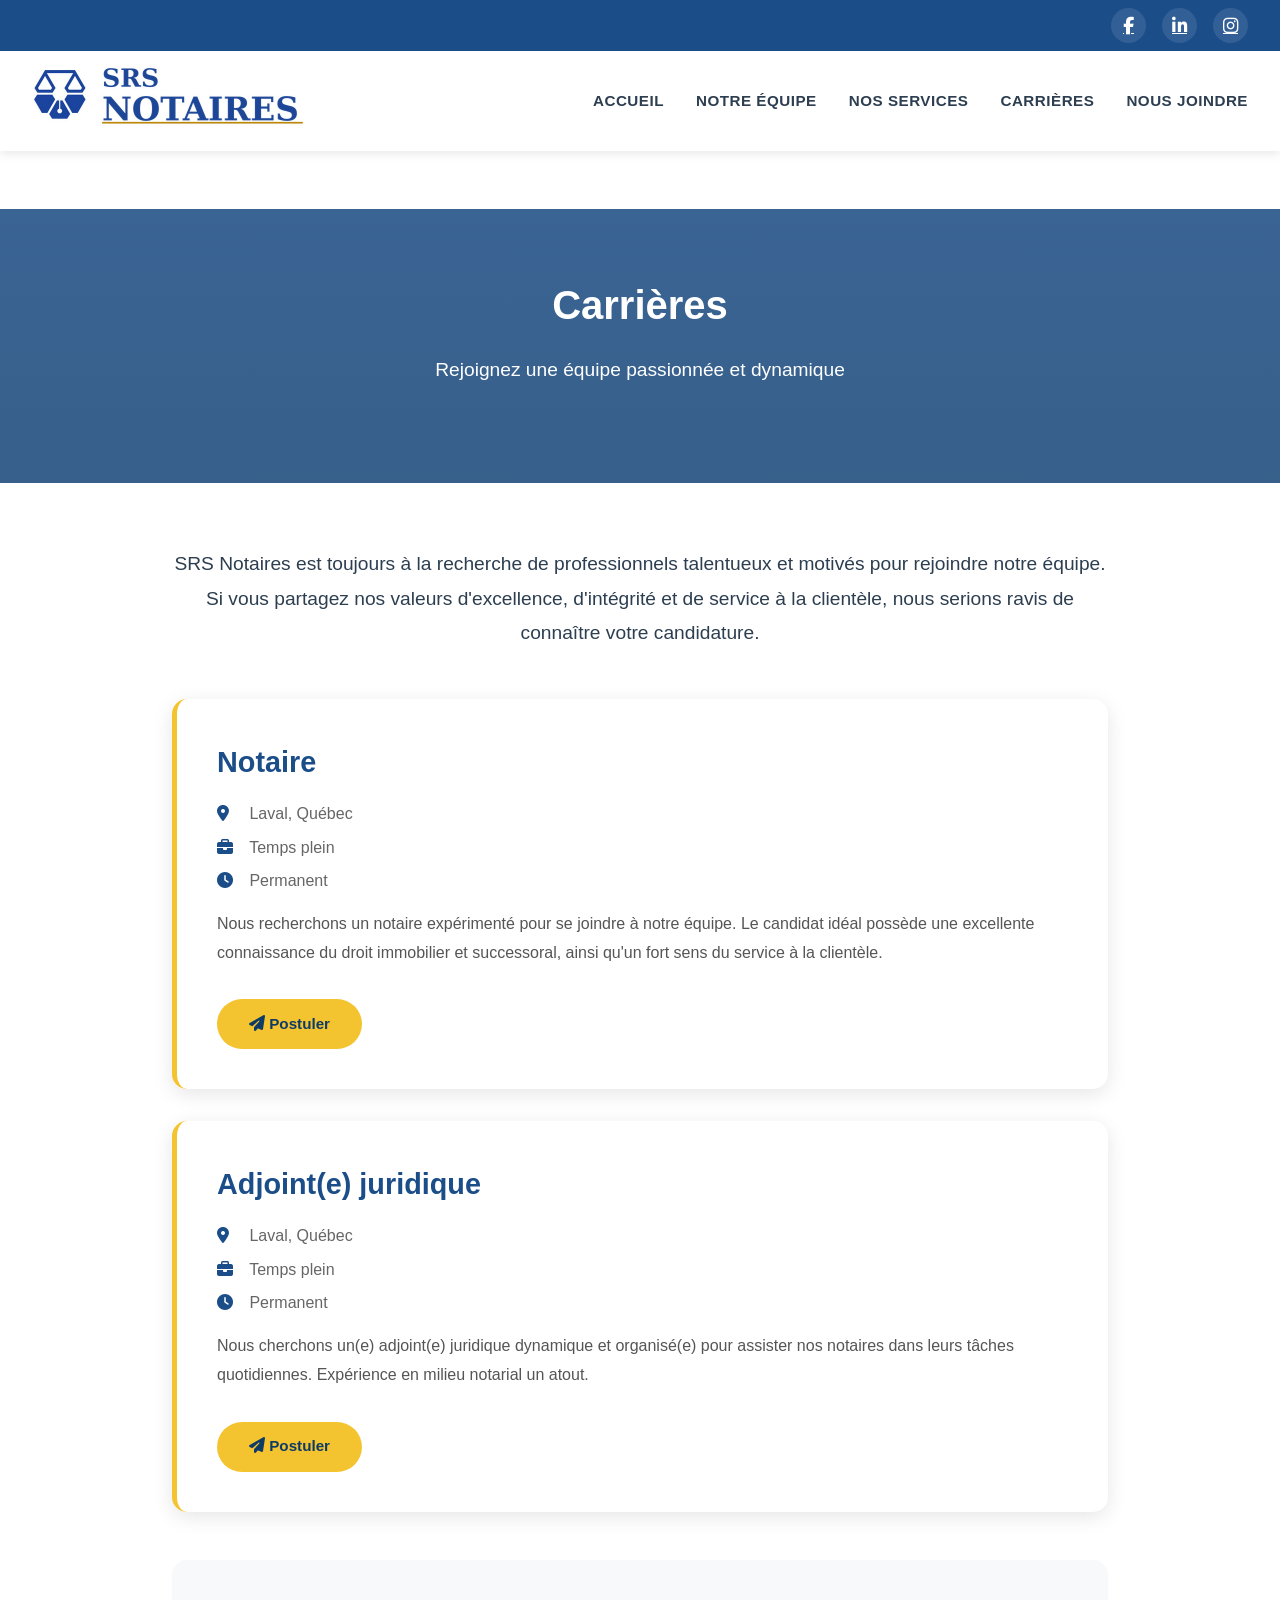
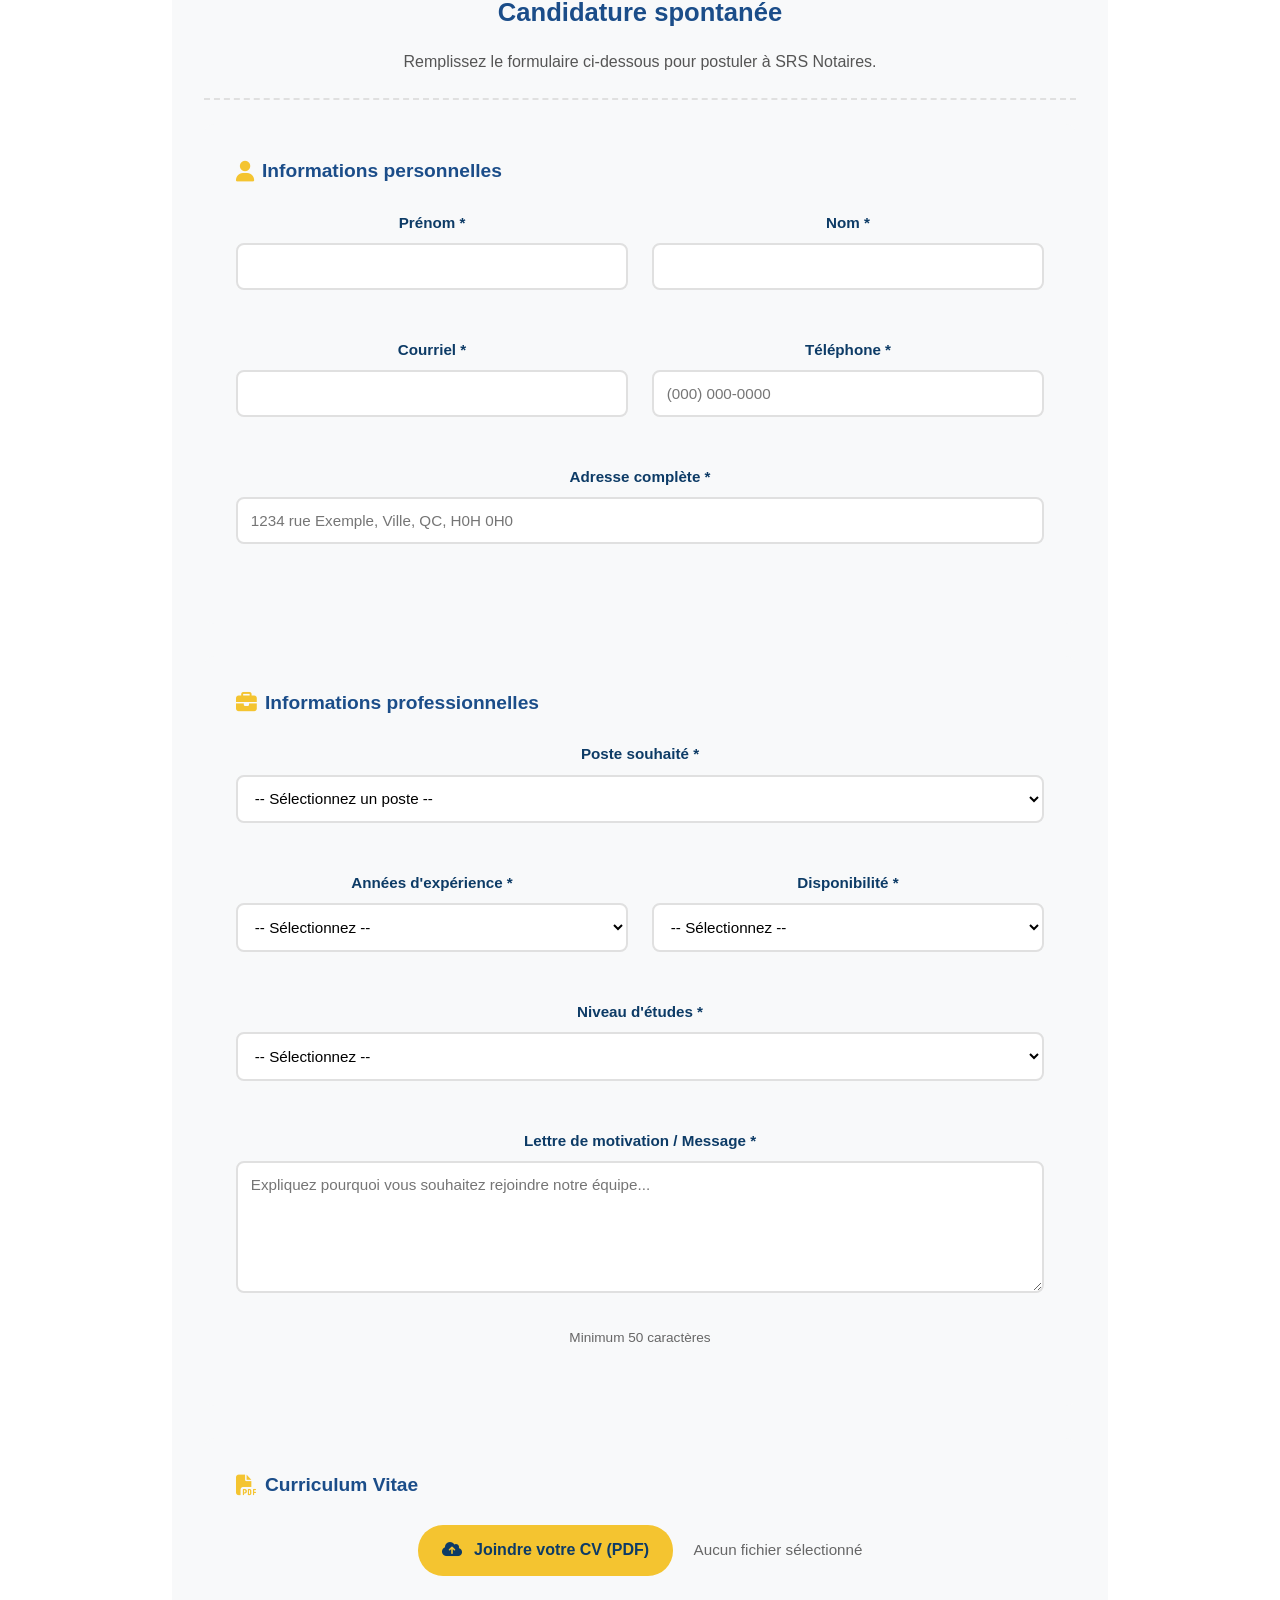
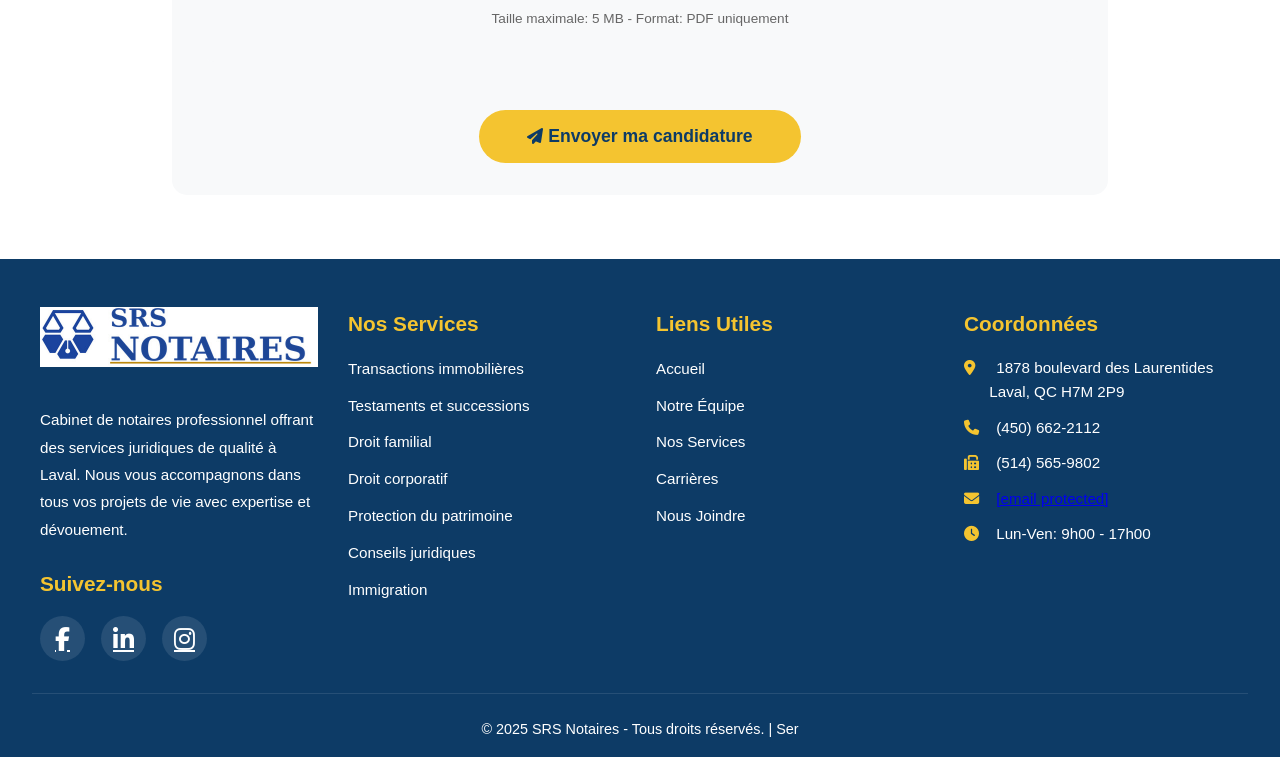
==== commit fe2b5f62: "Add files via upload" ====
--- a/carrieres.html
+++ b/carrieres.html
@@ -124,6 +124,20 @@
     </style>
 </head>
 <body>
+    <!-- Top contact bar -->
+    <div class="top-contact-bar">
+        <div class="top-contact-content">
+            <div class="top-contact-item">
+                <i class="fas fa-phone"></i>
+                <a href="tel:4506622112">(450) 662-2112</a>
+            </div>
+            <div class="top-contact-item">
+                <i class="fas fa-envelope"></i>
+                <a href="/cdn-cgi/l/email-protection#3a53545c557a4948491754554e5b53485f14595557"><span class="__cf_email__" data-cfemail="472e292128073435346a292833262e35226924282a">[email&#160;protected]</span></a>
+            </div>
+        </div>
+    </div>
+
     <header>
         <div class="header-top">
             <div class="social-links">
@@ -145,7 +159,7 @@
                 <li><a href="carrieres.html">Carrières</a></li>
                 <li><a href="contact.html">Nous Joindre</a></li>
             </ul>
-            <div class="menu-toggle" id="menuToggle">
+            <div class="menu-toggle" id="menuToggle" onclick="toggleMobileMenu()">
                 <span></span>
                 <span></span>
                 <span></span>
@@ -221,7 +235,7 @@
 
                         <div class="form-group">
                             <label for="phone">Téléphone *</label>
-                            <input type="tel" id="phone" name="phone" required pattern="[0-9\s\-\+\(\)]{10,}" placeholder="(450) 662-2112">
+                            <input type="tel" id="phone" name="phone" required pattern="[0-9\s\-\+\(\)]{10,}" placeholder="(000) 000-0000">
                             <span class="error-message" id="phoneError"></span>
                         </div>
                     </div>
@@ -379,14 +393,14 @@
                 &nbsp;&nbsp;&nbsp;&nbsp;&nbsp;&nbsp;Laval, QC H7M 2P9</p>
                 <p><i class="fas fa-phone"></i> (450) 662-2112</p>
                 <p><i class="fas fa-fax"></i> (514) 565-9802</p>
-                <p><i class="fas fa-envelope"></i> <a href="/cdn-cgi/l/email-protection#bad3d4dcd5fac9c8c9d4d5cedbd3c8dfc994d9d5d7"><span class="__cf_email__" data-cfemail="5b32353d341b28292835342f3a32293e2875383436">[email&#160;protected]</span></a></p>
+                <p><i class="fas fa-envelope"></i> <a href="/cdn-cgi/l/email-protection#3d54535b527d4e4f4e105352495c544f58135e5250"><span class="__cf_email__" data-cfemail="f49d9a929bb4878687d99a9b80959d8691da979b99">[email&#160;protected]</span></a></p>
                 <p><i class="fas fa-clock"></i> Lun-Ven: 9h00 - 17h00</p>
             </div>
         </div>
 
         <div class="footer-bottom">
             <p>&copy; 2025 SRS Notaires - Tous droits réservés. | Ser
-    <script>
+    <script data-cfasync="false" src="/cdn-cgi/scripts/5c5dd728/cloudflare-static/email-decode.min.js"></script><script data-cfasync="false" src="/cdn-cgi/scripts/5c5dd728/cloudflare-static/email-decode.min.js"></script><script data-cfasync="false" src="/cdn-cgi/scripts/5c5dd728/cloudflare-static/email-decode.min.js"></script><script>
         function displayFileName(input, displayId) {
             const display = document.getElementById(displayId);
             const errorId = input.id + '-error';
@@ -516,27 +530,4 @@
                 // Scroll vers le message de succès
                 document.getElementById('applicationSuccess').scrollIntoView({ behavior: 'smooth', block: 'center' });
                 
-                // Réinitialiser le formulaire après 5 secondes
-                setTimeout(() => {
-                    document.getElementById('applicationForm').reset();
-                    document.getElementById('applicationForm').style.display = 'block';
-                    document.getElementById('applicationSuccess').style.display = 'none';
-                    
-                    // Réinitialiser l'affichage du fichier
-                    const display = document.getElementById('cv-spontanee-display');
-                    display.textContent = 'Aucun fichier sélectionné';
-                    display.classList.remove('has-file');
-                }, 5000);
-            } else {
-                // Scroll vers la première erreur
-                const firstError = document.querySelector('.error-message:not(:empty)');
-                if (firstError) {
-                    firstError.scrollIntoView({ behavior: 'smooth', block: 'center' });
-                }
-            }
-            
-            return false;
-        }
-    </script>
-</body>
-</html>
+                // Réinitialiser le formulaire après 5 sec
--- a/style.css
+++ b/style.css
@@ -31,7 +31,7 @@
     position: fixed;
     width: 100%;
     top: 0;
-    z-index: 1000;
+    z-index: 999;
 }
 
 .header-top {
@@ -40,6 +40,8 @@
     display: flex;
     justify-content: flex-end;
     align-items: center;
+    position: relative;
+    z-index: 998;
 }
 
 .header-top .social-links {
@@ -73,6 +75,8 @@
     display: flex;
     justify-content: space-between;
     align-items: center;
+    position: relative;
+    z-index: 1000;
 }
 
 .logo {
@@ -111,7 +115,17 @@
     display: none;
     flex-direction: column;
     cursor: pointer;
-    z-index: 1001;
+    position: relative;
+    z-index: 1002;
+    padding: 10px;
+    margin: -10px;
+    background: transparent;
+    border: none;
+    outline: none;
+}
+
+.menu-toggle:hover {
+    opacity: 0.8;
 }
 
 .menu-toggle span {
@@ -121,6 +135,8 @@
     margin: 3px 0;
     transition: 0.3s;
     border-radius: 2px;
+    display: block;
+    pointer-events: none;
 }
 
 .menu-toggle.active span:nth-child(1) {
@@ -137,7 +153,7 @@
 
 /* Hero Section */
 .hero {
-    margin-top: 120px;
+    margin-top: 160px;
     color: var(--text-light);
     padding: 4rem 2rem;
     text-align: center;
@@ -777,10 +793,10 @@
 
     .nav-links {
         position: fixed;
-        top: 112px;
+        top: 150px;
         left: -100%;
         width: 100%;
-        height: calc(100vh - 112px);
+        height: calc(100vh - 150px);
         background: var(--bg-white);
         flex-direction: column;
         justify-content: flex-start;
@@ -808,7 +824,7 @@
     }
 
     .hero {
-        margin-top: 112px;
+        margin-top: 150px;
         padding: 3rem 1.5rem;
     }
 
@@ -1186,3 +1202,463 @@
         font-size: 1.1rem;
     }
 }
+
+/* Top contact bar */
+.top-contact-bar {
+    background: #0D3B66;
+    color: white;
+    padding: 0.8rem 0;
+    font-size: 0.9rem;
+    position: relative;
+    z-index: 998;
+}
+
+.top-contact-content {
+    max-width: 1200px;
+    margin: 0 auto;
+    padding: 0 2rem;
+    display: flex;
+    justify-content: flex-end;
+    gap: 2rem;
+}
+
+.top-contact-item {
+    display: flex;
+    align-items: center;
+    gap: 0.5rem;
+}
+
+.top-contact-item i {
+    color: #F4C430;
+    font-size: 1rem;
+}
+
+.top-contact-item a {
+    color: white;
+    text-decoration: none;
+    transition: color 0.3s;
+}
+
+.top-contact-item a:hover {
+    color: #F4C430;
+}
+
+/* Services with photos (Lexia style) */
+.services-photo-grid {
+    display: grid;
+    grid-template-columns: repeat(auto-fit, minmax(300px, 1fr));
+    gap: 1.5rem;
+    max-width: 1200px;
+    margin: 0 auto;
+}
+
+.service-photo-card {
+    position: relative;
+    height: 350px;
+    border-radius: 10px;
+    overflow: hidden;
+    cursor: pointer;
+    text-decoration: none;
+    display: block;
+    box-shadow: 0 5px 20px rgba(0,0,0,0.15);
+    transition: all 0.3s ease;
+}
+
+.service-photo-card:hover {
+    transform: translateY(-8px);
+    box-shadow: 0 15px 40px rgba(0,0,0,0.25);
+}
+
+.service-photo-card img {
+    width: 100%;
+    height: 100%;
+    object-fit: cover;
+    transition: transform 0.5s ease;
+}
+
+.service-photo-card:hover img {
+    transform: scale(1.1);
+}
+
+.service-photo-overlay {
+    position: absolute;
+    bottom: 0;
+    left: 0;
+    right: 0;
+    background: linear-gradient(to top, rgba(13, 59, 102, 0.95) 0%, rgba(13, 59, 102, 0.85) 60%, transparent 100%);
+    padding: 2rem 1.5rem 1.5rem;
+    color: white;
+    transition: all 0.3s ease;
+}
+
+.service-photo-card:hover .service-photo-overlay {
+    background: linear-gradient(to top, rgba(27, 77, 137, 0.95) 0%, rgba(27, 77, 137, 0.85) 60%, transparent 100%);
+}
+
+.service-photo-icon {
+    font-size: 2.5rem;
+    color: #F4C430;
+    margin-bottom: 1rem;
+}
+
+.service-photo-overlay h3 {
+    color: white;
+    font-size: 1.4rem;
+    margin-bottom: 0.5rem;
+    font-weight: 700;
+}
+
+.service-photo-overlay p {
+    color: rgba(255, 255, 255, 0.9);
+    font-size: 0.95rem;
+    margin: 0;
+}
+
+/* Responsive adjustments */
+@media (max-width: 768px) {
+    .top-contact-bar {
+        font-size: 0.85rem;
+        padding: 0.6rem 0;
+    }
+    
+    .top-contact-content {
+        padding: 0 1rem;
+        gap: 1rem;
+        justify-content: center;
+    }
+    
+    .top-contact-item {
+        font-size: 0.85rem;
+    }
+    
+    .services-photo-grid {
+        grid-template-columns: 1fr;
+        gap: 1rem;
+    }
+    
+    .service-photo-card {
+        height: 300px;
+    }
+}
+
+@media (max-width: 480px) {
+    .top-contact-content {
+        flex-direction: column;
+        gap: 0.5rem;
+        align-items: center;
+        text-align: center;
+    }
+    
+    .service-photo-card {
+        height: 280px;
+    }
+    
+    .service-photo-overlay {
+        padding: 1.5rem 1rem 1rem;
+    }
+    
+    .service-photo-icon {
+        font-size: 2rem;
+    }
+    
+    .service-photo-overlay h3 {
+        font-size: 1.2rem;
+    }
+}
+
+/* Submenu styles */
+.has-submenu {
+    position: relative;
+}
+
+.submenu {
+    display: none;
+    position: absolute;
+    top: 100%;
+    left: 0;
+    background: white;
+    min-width: 280px;
+    box-shadow: 0 8px 25px rgba(0,0,0,0.15);
+    border-radius: 8px;
+    padding: 0.5rem 0;
+    z-index: 1000;
+    list-style: none;
+}
+
+.has-submenu:hover .submenu {
+    display: block;
+}
+
+.submenu li {
+    width: 100%;
+    border-bottom: none;
+}
+
+.submenu a {
+    display: block;
+    padding: 0.8rem 1.5rem;
+    color: var(--text-dark);
+    text-decoration: none;
+    font-size: 0.9rem;
+    text-transform: none;
+    letter-spacing: normal;
+    transition: all 0.3s;
+    font-weight: 500;
+}
+
+.submenu a:hover {
+    background: var(--bg-light);
+    color: var(--primary-color);
+    padding-left: 2rem;
+}
+
+/* Mobile submenu */
+@media (max-width: 768px) {
+    .submenu {
+        position: static;
+        box-shadow: none;
+        background: var(--bg-light);
+        margin-top: 0.5rem;
+        border-radius: 5px;
+        padding: 0;
+    }
+    
+    .has-submenu .submenu {
+        display: none;
+    }
+    
+    .has-submenu.active .submenu {
+        display: block;
+    }
+    
+    .submenu a {
+        font-size: 0.95rem;
+        padding: 0.8rem 2rem;
+    }
+    
+    .submenu a:hover {
+        padding-left: 2.5rem;
+    }
+}
+
+/* Fix pour menu hamburger mobile */
+@media (max-width: 768px) {
+    .menu-toggle {
+        -webkit-tap-highlight-color: transparent;
+        touch-action: manipulation;
+        user-select: none;
+        -webkit-user-select: none;
+    }
+    
+    nav {
+        position: relative;
+        z-index: 1001;
+    }
+    
+    .logo {
+        z-index: 1001;
+        position: relative;
+    }
+    
+    /* Assurer que le toggle est au-dessus */
+    .menu-toggle {
+        z-index: 1003 !important;
+    }
+}
+
+/* Groupe de boutons CTA */
+.cta-buttons-group {
+    display: flex;
+    gap: 1rem;
+    justify-content: center;
+    flex-wrap: wrap;
+    margin-top: 2rem;
+}
+
+/* Styles des boutons CTA */
+.cta-button {
+    display: inline-flex;
+    align-items: center;
+    gap: 0.5rem;
+    padding: 1rem 2rem;
+    text-decoration: none;
+    border-radius: 50px;
+    font-weight: 700;
+    font-size: 1rem;
+    transition: all 0.3s;
+    box-shadow: 0 4px 15px rgba(0,0,0,0.2);
+    white-space: nowrap;
+}
+
+.cta-button i {
+    font-size: 1.1rem;
+}
+
+/* Bouton primaire - Jaune (principal) */
+.cta-primary {
+    background: var(--secondary-color);
+    color: var(--accent-color);
+}
+
+.cta-primary:hover {
+    background: #FFD700;
+    transform: translateY(-2px);
+    box-shadow: 0 6px 20px rgba(0,0,0,0.3);
+}
+
+/* Bouton secondaire - Blanc */
+.cta-secondary {
+    background: white;
+    color: var(--primary-color);
+}
+
+.cta-secondary:hover {
+    background: #f8f9fa;
+    transform: translateY(-2px);
+    box-shadow: 0 6px 20px rgba(0,0,0,0.3);
+}
+
+/* Bouton tertiaire - Transparent avec bordure */
+.cta-tertiary {
+    background: transparent;
+    color: white;
+    border: 2px solid white;
+}
+
+.cta-tertiary:hover {
+    background: rgba(255, 255, 255, 0.1);
+    transform: translateY(-2px);
+    box-shadow: 0 6px 20px rgba(0,0,0,0.3);
+}
+
+/* Responsive - Boutons sur mobile */
+@media (max-width: 768px) {
+    .cta-buttons-group {
+        flex-direction: column;
+        gap: 1rem;
+        align-items: stretch;
+        padding: 0 1rem;
+    }
+    
+    .cta-button {
+        width: 100%;
+        justify-content: center;
+        padding: 1rem 1.5rem;
+        font-size: 0.95rem;
+    }
+}
+
+@media (max-width: 480px) {
+    .cta-button {
+        padding: 0.9rem 1.2rem;
+        font-size: 0.9rem;
+    }
+    
+    .cta-button i {
+        font-size: 1rem;
+    }
+}
+
+/* Section CTA (Call to Action) */
+.cta-section {
+    background: linear-gradient(135deg, var(--primary-color) 0%, var(--accent-color) 100%);
+    padding: 4rem 2rem;
+    text-align: center;
+    color: white;
+}
+
+.cta-section-content {
+    max-width: 1000px;
+    margin: 0 auto;
+}
+
+.cta-section h2 {
+    font-size: 2.5rem;
+    margin-bottom: 1rem;
+    font-weight: 700;
+}
+
+.cta-section p {
+    font-size: 1.2rem;
+    margin-bottom: 2rem;
+    line-height: 1.6;
+    opacity: 0.95;
+}
+
+/* Variante bouton blanc pour la section CTA */
+.cta-white {
+    background: white;
+    color: var(--primary-color);
+}
+
+.cta-white:hover {
+    background: #f8f9fa;
+    transform: translateY(-2px);
+    box-shadow: 0 6px 20px rgba(0,0,0,0.3);
+}
+
+/* Responsive CTA Section */
+@media (max-width: 968px) {
+    .cta-section h2 {
+        font-size: 2rem;
+    }
+    
+    .cta-section p {
+        font-size: 1.1rem;
+    }
+}
+
+@media (max-width: 768px) {
+    .cta-section {
+        padding: 3rem 1.5rem;
+    }
+    
+    .cta-section h2 {
+        font-size: 1.75rem;
+    }
+    
+    .cta-section p {
+        font-size: 1rem;
+    }
+}
+
+@media (max-width: 480px) {
+    .cta-section h2 {
+        font-size: 1.5rem;
+    }
+    
+    .cta-section p {
+        font-size: 0.95rem;
+    }
+}
+
+/* ====================================
+   FIX DÉFINITIF MENU HAMBURGER
+   ==================================== */
+
+/* S'assurer que le menu toggle est toujours cliquable */
+.menu-toggle {
+    position: relative !important;
+    z-index: 9999 !important;
+    cursor: pointer !important;
+    pointer-events: auto !important;
+}
+
+/* S'assurer que les spans ne bloquent pas les clics */
+.menu-toggle span {
+    pointer-events: none !important;
+}
+
+/* Force sur mobile */
+@media (max-width: 768px) {
+    .menu-toggle {
+        display: flex !important;
+        z-index: 9999 !important;
+        -webkit-tap-highlight-color: rgba(244, 196, 48, 0.3);
+    }
+    
+    /* S'assurer que nav ne bloque pas */
+    nav {
+        position: relative;
+    }
+}
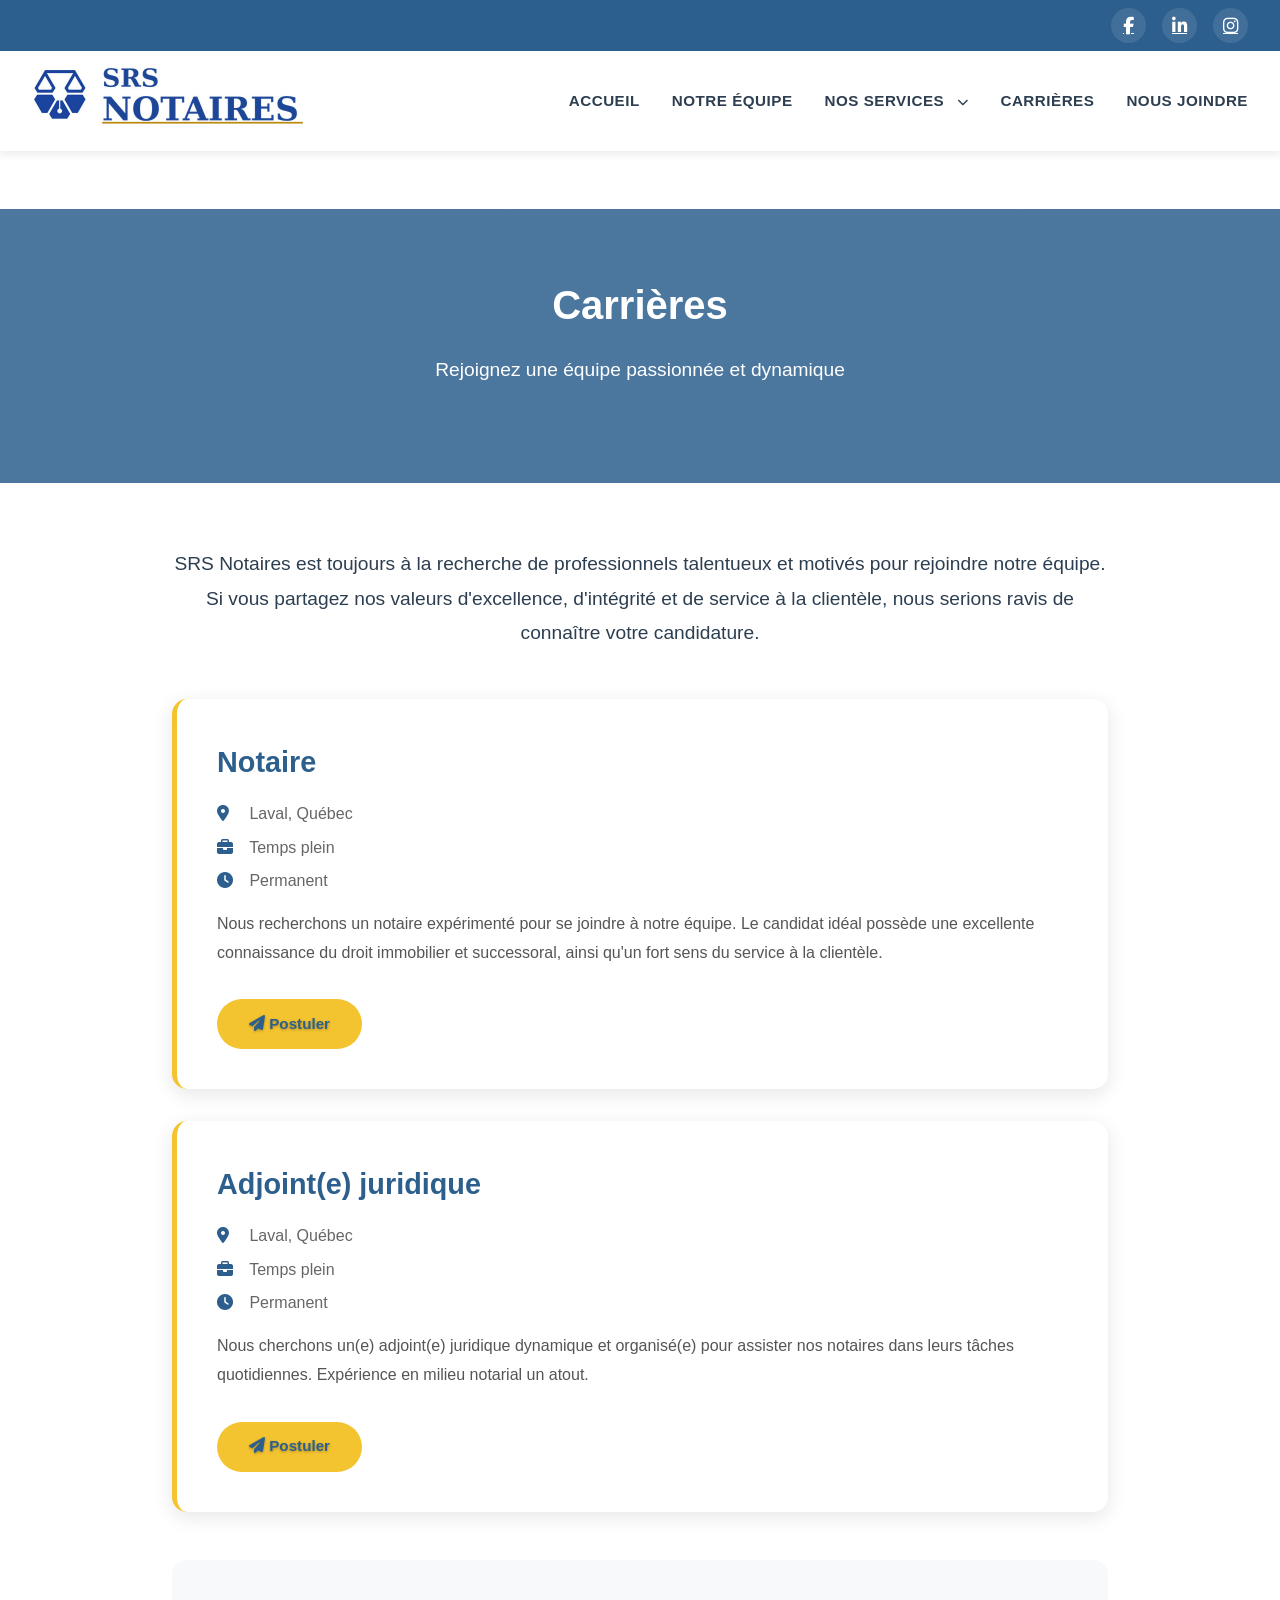
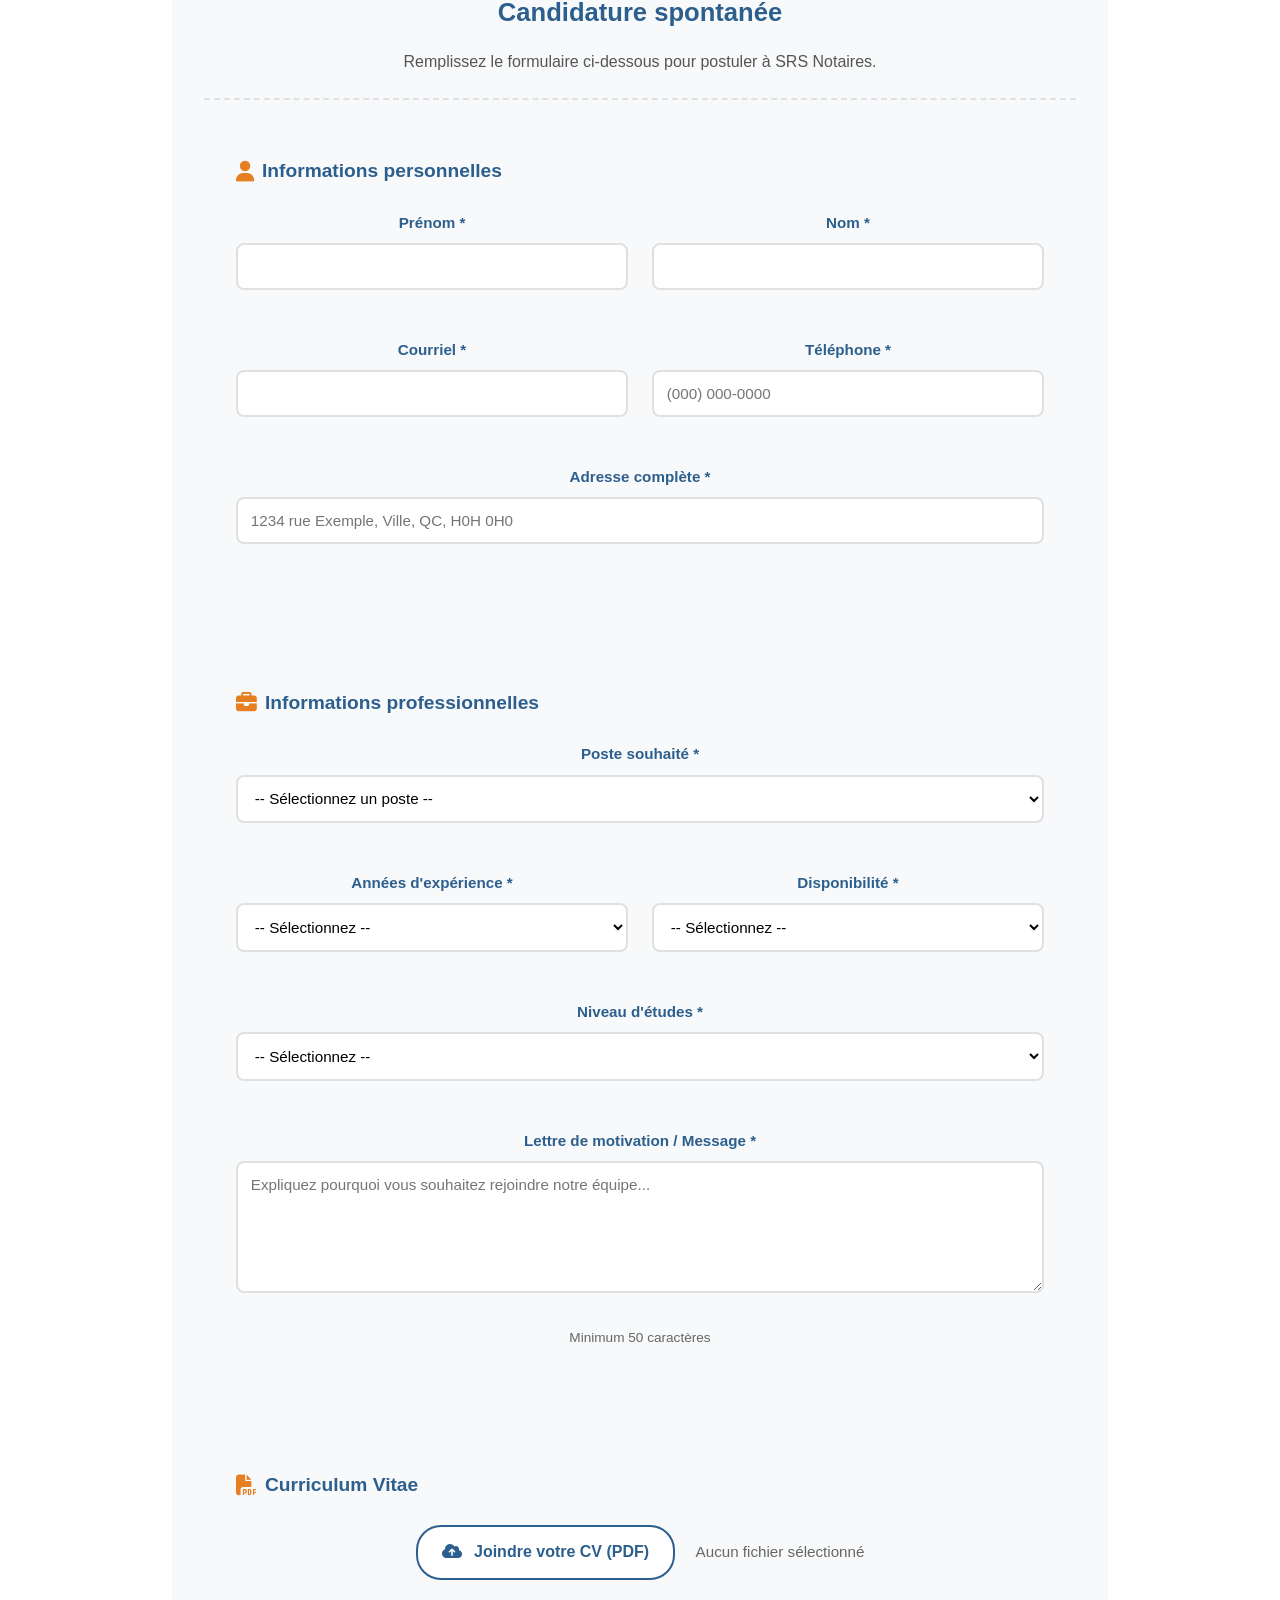
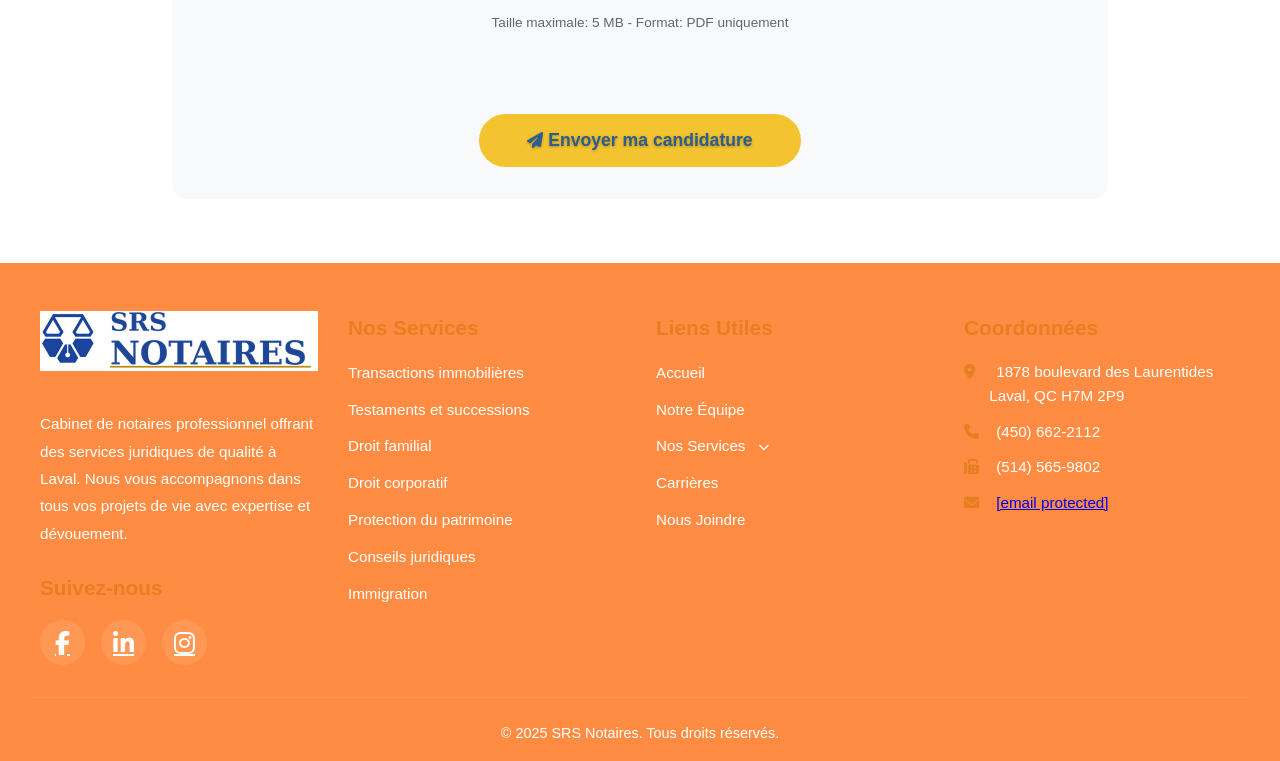
==== commit 3e836f6f: "Add files via upload" ====
--- a/carrieres.html
+++ b/carrieres.html
@@ -4,6 +4,38 @@
     <meta charset="UTF-8">
     <meta name="viewport" content="width=device-width, initial-scale=1.0">
     <title>Carrières - SRS Notaires</title>
+    
+    <!-- META TAGS SEO & PARTAGE SOCIAL -->
+    <meta charset="UTF-8">
+    <meta name="viewport" content="width=device-width, initial-scale=1.0">
+    <meta http-equiv="X-UA-Compatible" content="IE=edge">
+    
+    <meta name="description" content="Explorez les opportunités de carrière chez SRS Notaires. Nous recherchons des professionnels passionnés pour rejoindre notre équipe dynamique à Laval.">
+    <meta name="keywords" content="notaire Laval, notaire Québec, testament, succession, transaction immobilière, droit familial, SRS Notaires">
+    <meta name="author" content="SRS Notaires">
+    <meta name="robots" content="index, follow">
+    <meta name="language" content="fr-CA">
+    <meta name="geo.region" content="CA-QC">
+    <meta name="geo.placename" content="Laval">
+    
+    <meta property="og:type" content="website">
+    <meta property="og:site_name" content="SRS Notaires">
+    <meta property="og:title" content="Carrières et Emplois - Joignez l'équipe SRS Notaires">
+    <meta property="og:description" content="Explorez les opportunités de carrière chez SRS Notaires. Nous recherchons des professionnels passionnés pour rejoindre notre équipe dynamique à Laval.">
+    <meta property="og:url" content="https://www.srs-notaires.com/carrieres.html">
+    <meta property="og:image" content="https://www.srs-notaires.com/logo-srs-notaires.png">
+    <meta property="og:image:width" content="556">
+    <meta property="og:image:height" content="120">
+    <meta property="og:locale" content="fr_CA">
+    
+    <meta name="twitter:card" content="summary_large_image">
+    <meta name="twitter:title" content="Carrières et Emplois - Joignez l'équipe SRS Notaires">
+    <meta name="twitter:description" content="Explorez les opportunités de carrière chez SRS Notaires. Nous recherchons des professionnels passionnés pour rejoindre notre équipe dynamique à Laval.">
+    <meta name="twitter:image" content="https://www.srs-notaires.com/logo-srs-notaires.png">
+    
+    <link rel="canonical" href="https://www.srs-notaires.com/carrieres.html">
+    <link rel="icon" type="image/png" href="logo-srs-notaires.png">
+
     <meta name="description" content="Rejoignez l'équipe de SRS Notaires. Découvrez nos opportunités de carrière dans le domaine notarial à Laval.">
     <link rel="stylesheet" href="https://cdnjs.cloudflare.com/ajax/libs/font-awesome/6.4.0/css/all.min.css">
     <link rel="stylesheet" href="style.css">
@@ -37,7 +69,7 @@
         }
 
         .job-card h3 {
-            color: #1B4D89;
+            color: #2c5f8d;
             font-size: 1.8rem;
             margin-bottom: 1rem;
         }
@@ -53,7 +85,7 @@
         }
 
         .job-details i {
-            color: #1B4D89;
+            color: #2c5f8d;
             margin-right: 0.5rem;
             width: 20px;
         }
@@ -68,7 +100,7 @@
             display: inline-block;
             padding: 0.8rem 2rem;
             background: #F4C430;
-            color: #0D3B66;
+            color: #2c5f8d;
             text-decoration: none;
             border-radius: 50px;
             font-weight: 700;
@@ -90,7 +122,7 @@
         }
 
         .spontaneous-application h3 {
-            color: #1B4D89;
+            color: #2c5f8d;
             margin-bottom: 1rem;
             font-size: 1.6rem;
         }
@@ -122,6 +154,48 @@
             }
         }
     </style>
+    <!-- SCHEMA.ORG MARKUP (JSON-LD) -->
+    <script type="application/ld+json">
+    {
+      "@context": "https://schema.org",
+      "@type": "LegalService",
+      "name": "SRS Notaires",
+      "image": "https://www.srs-notaires.com/logo-srs-notaires.png",
+      "logo": "https://www.srs-notaires.com/logo-srs-notaires.png",
+      "@id": "https://www.srs-notaires.com",
+      "url": "https://www.srs-notaires.com",
+      "telephone": "+14506622112",
+      "email": "infos@srs-notaires.com",
+      "address": {
+        "@type": "PostalAddress",
+        "streetAddress": "1878 boulevard des Laurentides",
+        "addressLocality": "Laval",
+        "addressRegion": "QC",
+        "postalCode": "H7M 2P9",
+        "addressCountry": "CA"
+      },
+      "geo": {
+        "@type": "GeoCoordinates",
+        "latitude": 45.6066,
+        "longitude": -73.7124
+      },
+      "openingHoursSpecification": [{
+        "@type": "OpeningHoursSpecification",
+        "dayOfWeek": ["Monday", "Tuesday", "Wednesday", "Thursday", "Friday"],
+        "opens": "09:00",
+        "closes": "17:00"
+      }],
+      "sameAs": [
+        "https://www.facebook.com/srsnotaires",
+        "https://www.linkedin.com/company/srsnotaires",
+        "https://www.instagram.com/srsnotaires"
+      ],
+      "priceRange": "$$",
+      "description": "Services notariaux professionnels à Laval : transactions immobilières, testaments, successions, droit familial et commercial.",
+      "slogan": "Votre partenaire juridique de confiance"
+    }
+    </script>
+
 </head>
 <body>
     <!-- Top contact bar -->
@@ -133,7 +207,7 @@
             </div>
             <div class="top-contact-item">
                 <i class="fas fa-envelope"></i>
-                <a href="/cdn-cgi/l/email-protection#3a53545c557a4948491754554e5b53485f14595557"><span class="__cf_email__" data-cfemail="472e292128073435346a292833262e35226924282a">[email&#160;protected]</span></a>
+                <a href="/cdn-cgi/l/email-protection#563f383039162524257b383922373f24337835393b"><span class="__cf_email__" data-cfemail="7e171018113e0d0c0d5310110a1f170c1b501d1113">[email&#160;protected]</span></a>
             </div>
         </div>
     </div>
@@ -155,11 +229,22 @@
             <ul class="nav-links">
                 <li><a href="index.html">Accueil</a></li>
                 <li><a href="equipe.html">Notre Équipe</a></li>
-                <li><a href="services.html">Nos Services</a></li>
+                                <li class="has-submenu">
+                    <a href="services.html">Nos Services <i class="fas fa-chevron-down"></i></a>
+                    <ul class="submenu">
+                        <li><a href="services.html#service-immobilier">Transactions immobilières</a></li>
+                        <li><a href="services.html#service-testaments">Testaments et successions</a></li>
+                        <li><a href="services.html#service-familial">Droit familial</a></li>
+                        <li><a href="services.html#service-commercial">Droit commercial</a></li>
+                        <li><a href="services.html#service-mandat">Mandat de protection</a></li>
+                        <li><a href="services.html#service-incorporation">Incorporation</a></li>
+                        <li><a href="services.html#service-hypothecaire">Prêt hypothécaire</a></li>
+                    </ul>
+                </li>
                 <li><a href="carrieres.html">Carrières</a></li>
                 <li><a href="contact.html">Nous Joindre</a></li>
             </ul>
-            <div class="menu-toggle" id="menuToggle" onclick="toggleMobileMenu()">
+            <div class="menu-toggle" id="menuToggle">
                 <span></span>
                 <span></span>
                 <span></span>
@@ -167,7 +252,7 @@
         </nav>
     </header>
 
-    <section class="hero" style="background: linear-gradient(rgba(27, 77, 137, 0.85), rgba(13, 59, 102, 0.85)), url('https://images.unsplash.com/photo-1522071820081-009f0129c71c?w=1600&q=80') center/cover; background-attachment: fixed;">
+    <section class="hero" style="background: linear-gradient(rgba(44, 95, 141, 0.85), rgba(44, 95, 141, 0.85)), url('https://images.unsplash.com/photo-1522071820081-009f0129c71c?w=1600&q=80') center/cover; background-attachment: fixed;">
         <h1>Carrières</h1>
         <p>Rejoignez une équipe passionnée et dynamique</p>
     </section>
@@ -381,7 +466,18 @@
                 <ul class="footer-links">
                     <li><a href="index.html">Accueil</a></li>
                     <li><a href="equipe.html">Notre Équipe</a></li>
-                    <li><a href="services.html">Nos Services</a></li>
+                                    <li class="has-submenu">
+                    <a href="services.html">Nos Services <i class="fas fa-chevron-down"></i></a>
+                    <ul class="submenu">
+                        <li><a href="services.html#service-immobilier">Transactions immobilières</a></li>
+                        <li><a href="services.html#service-testaments">Testaments et successions</a></li>
+                        <li><a href="services.html#service-familial">Droit familial</a></li>
+                        <li><a href="services.html#service-commercial">Droit commercial</a></li>
+                        <li><a href="services.html#service-mandat">Mandat de protection</a></li>
+                        <li><a href="services.html#service-incorporation">Incorporation</a></li>
+                        <li><a href="services.html#service-hypothecaire">Prêt hypothécaire</a></li>
+                    </ul>
+                </li>
                     <li><a href="carrieres.html">Carrières</a></li>
                     <li><a href="contact.html">Nous Joindre</a></li>
                 </ul>
@@ -393,141 +489,15 @@
                 &nbsp;&nbsp;&nbsp;&nbsp;&nbsp;&nbsp;Laval, QC H7M 2P9</p>
                 <p><i class="fas fa-phone"></i> (450) 662-2112</p>
                 <p><i class="fas fa-fax"></i> (514) 565-9802</p>
-                <p><i class="fas fa-envelope"></i> <a href="/cdn-cgi/l/email-protection#3d54535b527d4e4f4e105352495c544f58135e5250"><span class="__cf_email__" data-cfemail="f49d9a929bb4878687d99a9b80959d8691da979b99">[email&#160;protected]</span></a></p>
-                <p><i class="fas fa-clock"></i> Lun-Ven: 9h00 - 17h00</p>
+                <p><i class="fas fa-envelope"></i> <a href="/cdn-cgi/l/email-protection#89e0e7efe6c9fafbfaa4e7e6fde8e0fbeca7eae6e4"><span class="__cf_email__" data-cfemail="cda4a3aba28dbebfbee0a3a2b9aca4bfa8e3aea2a003">[email&#160;protected]</span></a></p>
             </div>
         </div>
 
         <div class="footer-bottom">
-            <p>&copy; 2025 SRS Notaires - Tous droits réservés. | Ser
-    <script data-cfasync="false" src="/cdn-cgi/scripts/5c5dd728/cloudflare-static/email-decode.min.js"></script><script data-cfasync="false" src="/cdn-cgi/scripts/5c5dd728/cloudflare-static/email-decode.min.js"></script><script data-cfasync="false" src="/cdn-cgi/scripts/5c5dd728/cloudflare-static/email-decode.min.js"></script><script>
-        function displayFileName(input, displayId) {
-            const display = document.getElementById(displayId);
-            const errorId = input.id + '-error';
-            const errorElement = document.getElementById(errorId);
-            
-            if (input.files && input.files[0]) {
-                const file = input.files[0];
-                const fileSize = file.size / 1024 / 1024; // Convert to MB
-                
-                // Vérifier le type de fichier
-                if (file.type !== 'application/pdf') {
-                    errorElement.textContent = 'Seuls les fichiers PDF sont acceptés';
-                    input.value = '';
-                    display.textContent = 'Aucun fichier sélectionné';
-                    display.classList.remove('has-file');
-                    return;
-                }
-                
-                // Vérifier la taille du fichier (max 5 MB)
-                if (fileSize > 5) {
-                    errorElement.textContent = 'Le fichier est trop volumineux (max 5 MB)';
-                    input.value = '';
-                    display.textContent = 'Aucun fichier sélectionné';
-                    display.classList.remove('has-file');
-                    return;
-                }
-                
-                // Afficher le nom du fichier
-                errorElement.textContent = '';
-                display.textContent = file.name + ' (' + fileSize.toFixed(2) + ' MB)';
-                display.classList.add('has-file');
-            }
-        }
-        
-        function submitApplication(event) {
-            event.preventDefault();
-            
-            // Réinitialiser les messages d'erreur
-            document.querySelectorAll('.error-message').forEach(el => el.textContent = '');
-            
-            let isValid = true;
-            
-            // Validation du prénom
-            const firstName = document.getElementById('firstName').value.trim();
-            if (firstName.length < 2) {
-                document.getElementById('firstNameError').textContent = 'Le prénom doit contenir au moins 2 caractères';
-                isValid = false;
-            }
-            
-            // Validation du nom
-            const lastName = document.getElementById('lastName').value.trim();
-            if (lastName.length < 2) {
-                document.getElementById('lastNameError').textContent = 'Le nom doit contenir au moins 2 caractères';
-                isValid = false;
-            }
-            
-            // Validation de l'email
-            const email = document.getElementById('email').value.trim();
-            const emailRegex = /^[^\s@]+@[^\s@]+\.[^\s@]+$/;
-            if (!emailRegex.test(email)) {
-                document.getElementById('emailError').textContent = 'Veuillez entrer une adresse courriel valide';
-                isValid = false;
-            }
-            
-            // Validation du téléphone
-            const phone = document.getElementById('phone').value.trim();
-            const phoneRegex = /^[\d\s\-\+\(\)]{10,}$/;
-            if (!phoneRegex.test(phone)) {
-                document.getElementById('phoneError').textContent = 'Veuillez entrer un numéro de téléphone valide (minimum 10 chiffres)';
-                isValid = false;
-            }
-            
-            // Validation de l'adresse
-            const address = document.getElementById('address').value.trim();
-            if (address.length < 10) {
-                document.getElementById('addressError').textContent = 'Veuillez entrer une adresse complète';
-                isValid = false;
-            }
-            
-            // Validation du poste
-            const position = document.getElementById('position').value;
-            if (!position) {
-                document.getElementById('positionError').textContent = 'Veuillez sélectionner un poste';
-                isValid = false;
-            }
-            
-            // Validation de l'expérience
-            const experience = document.getElementById('experience').value;
-            if (!experience) {
-                document.getElementById('experienceError').textContent = 'Veuillez sélectionner votre expérience';
-                isValid = false;
-            }
-            
-            // Validation de la disponibilité
-            const availability = document.getElementById('availability').value;
-            if (!availability) {
-                document.getElementById('availabilityError').textContent = 'Veuillez sélectionner votre disponibilité';
-                isValid = false;
-            }
-            
-            // Validation du niveau d'études
-            const education = document.getElementById('education').value;
-            if (!education) {
-                document.getElementById('educationError').textContent = 'Veuillez sélectionner votre niveau d\'études';
-                isValid = false;
-            }
-            
-            // Validation du message
-            const message = document.getElementById('message').value.trim();
-            if (message.length < 50) {
-                document.getElementById('messageError').textContent = 'La lettre de motivation doit contenir au moins 50 caractères';
-                isValid = false;
-            }
-            
-            // Validation du fichier CV
-            const fileInput = document.getElementById('cv-spontanee');
-            if (!fileInput.files || fileInput.files.length === 0) {
-                document.getElementById('cv-spontanee-error').textContent = 'Veuillez joindre votre CV';
-                isValid = false;
-            }
-            
-            if (isValid) {
-                // Cacher le formulaire et afficher le message de succès
-                document.getElementById('applicationForm').style.display = 'none';
-                document.getElementById('applicationSuccess').style.display = 'block';
-                
-                // Scroll vers le message de succès
-                document.getElementById('applicationSuccess').scrollIntoView({ behavior: 'smooth', block: 'center' });
-                
-                // Réinitialiser le formulaire après 5 sec+            <p>&copy; 2025 SRS Notaires. Tous droits réservés.</p>
+        </div>
+    </footer>
+
+    <script src="script.js"></script>
+</body>
+</html>
--- a/style.css
+++ b/style.css
@@ -9,12 +9,12 @@
 }
 
 :root {
-    --primary-color: #1B4D89;
-    --secondary-color: #F4C430;
-    --accent-color: #0D3B66;
+    --primary-color: #2c5f8d;
+    --secondary-color: #e67e22;
+    --accent-color: #ff8c42;
     --text-dark: #2c3e50;
     --text-light: #ffffff;
-    --bg-light: #f8f9fa;
+    --bg-light: #f5f5f5;
     --bg-white: #ffffff;
 }
 
@@ -179,18 +179,23 @@
     display: inline-block;
     padding: 1rem 2.5rem;
     background: var(--secondary-color);
-    color: var(--accent-color);
+    color: #ffffff;
     text-decoration: none;
     border-radius: 50px;
     font-weight: 700;
+    font-size: 1.1rem;
     transition: all 0.3s;
     box-shadow: 0 4px 15px rgba(0,0,0,0.2);
+    text-shadow: 0 1px 3px rgba(0,0,0,0.3);
+    letter-spacing: 0.3px;
 }
 
 .cta-button:hover {
-    background: #FFD700;
+    background: #ff8c42;
+    color: #ffffff;
     transform: translateY(-2px);
     box-shadow: 0 6px 20px rgba(0,0,0,0.3);
+    text-shadow: 0 1px 3px rgba(0,0,0,0.4);
 }
 
 /* Services Section */
@@ -285,7 +290,7 @@
 
 .service-card:target {
     border-left-color: var(--primary-color);
-    box-shadow: 0 15px 50px rgba(27, 77, 137, 0.3);
+    box-shadow: 0 15px 50px rgba(44, 95, 141, 0.3);
     animation: highlight 1s ease-in-out;
 }
 
@@ -999,8 +1004,8 @@
 .file-upload-label {
     display: inline-block;
     padding: 0.8rem 1.5rem;
-    background: #F4C430;
-    color: #0D3B66;
+    background: #FFFFFF; border: 2px solid #2c5f8d;
+    color: #2c5f8d;
     border-radius: 25px;
     cursor: pointer;
     transition: all 0.3s;
@@ -1051,12 +1056,12 @@
     align-items: center;
     gap: 0.5rem;
     padding: 0.8rem 2rem;
-    background: #F4C430;
-    color: #0D3B66;
+    background: #FFFFFF; border: 2px solid #2c5f8d;
+    color: #2c5f8d;
     text-decoration: none;
     border: none;
     border-radius: 50px;
-    font-weight: 600;
+    font-weight: 700; font-size: 1.1rem; color: #ffffff; text-shadow: 0 1px 3px rgba(0,0,0,0.3);
     transition: all 0.3s;
     margin-top: 1rem;
     cursor: pointer;
@@ -1105,7 +1110,7 @@
 }
 
 .form-section h4 {
-    color: #1B4D89;
+    color: #2c5f8d;
     margin-bottom: 1.5rem;
     font-size: 1.2rem;
     display: flex;
@@ -1114,7 +1119,7 @@
 }
 
 .form-section h4 i {
-    color: #F4C430;
+    color: #e67e22;
     font-size: 1.3rem;
 }
 
@@ -1131,7 +1136,7 @@
 .form-group label {
     display: block;
     margin-bottom: 0.5rem;
-    color: #0D3B66;
+    color: #2c5f8d;
     font-weight: 600;
     font-size: 0.95rem;
 }
@@ -1154,7 +1159,7 @@
 .form-group select:focus,
 .form-group textarea:focus {
     outline: none;
-    border-color: #1B4D89;
+    border-color: #2c5f8d;
 }
 
 .form-group select {
@@ -1205,7 +1210,7 @@
 
 /* Top contact bar */
 .top-contact-bar {
-    background: #0D3B66;
+    background: #2c5f8d;
     color: white;
     padding: 0.8rem 0;
     font-size: 0.9rem;
@@ -1229,7 +1234,7 @@
 }
 
 .top-contact-item i {
-    color: #F4C430;
+    color: #e67e22;
     font-size: 1rem;
 }
 
@@ -1240,7 +1245,7 @@
 }
 
 .top-contact-item a:hover {
-    color: #F4C430;
+    color: #e67e22;
 }
 
 /* Services with photos (Lexia style) */
@@ -1285,19 +1290,19 @@
     bottom: 0;
     left: 0;
     right: 0;
-    background: linear-gradient(to top, rgba(13, 59, 102, 0.95) 0%, rgba(13, 59, 102, 0.85) 60%, transparent 100%);
+    background: linear-gradient(to top, rgba(44, 95, 141, 0.95) 0%, rgba(44, 95, 141, 0.85) 60%, transparent 100%);
     padding: 2rem 1.5rem 1.5rem;
     color: white;
     transition: all 0.3s ease;
 }
 
 .service-photo-card:hover .service-photo-overlay {
-    background: linear-gradient(to top, rgba(27, 77, 137, 0.95) 0%, rgba(27, 77, 137, 0.85) 60%, transparent 100%);
+    background: linear-gradient(to top, rgba(44, 95, 141, 0.95) 0%, rgba(44, 95, 141, 0.85) 60%, transparent 100%);
 }
 
 .service-photo-icon {
     font-size: 2.5rem;
-    color: #F4C430;
+    color: #e67e22;
     margin-bottom: 1rem;
 }
 
@@ -1497,23 +1502,32 @@
 /* Bouton primaire - Jaune (principal) */
 .cta-primary {
     background: var(--secondary-color);
-    color: var(--accent-color);
+    color: #ffffff;
+    font-weight: 700;
+    font-size: 1.1rem;
+    text-shadow: 0 1px 3px rgba(0,0,0,0.3);
 }
 
 .cta-primary:hover {
-    background: #FFD700;
+    background: #ff8c42;
+    color: #ffffff;
     transform: translateY(-2px);
     box-shadow: 0 6px 20px rgba(0,0,0,0.3);
+    text-shadow: 0 1px 3px rgba(0,0,0,0.4);
 }
 
 /* Bouton secondaire - Blanc */
 .cta-secondary {
     background: white;
     color: var(--primary-color);
+    font-weight: 700;
+    font-size: 1.1rem;
+    border: 2px solid var(--primary-color);
 }
 
 .cta-secondary:hover {
-    background: #f8f9fa;
+    background: var(--primary-color);
+    color: #ffffff;
     transform: translateY(-2px);
     box-shadow: 0 6px 20px rgba(0,0,0,0.3);
 }
@@ -1523,6 +1537,9 @@
     background: transparent;
     color: white;
     border: 2px solid white;
+    font-weight: 700;
+    font-size: 1.1rem;
+    text-shadow: 0 2px 4px rgba(0,0,0,0.5);
 }
 
 .cta-tertiary:hover {
@@ -1662,3 +1679,41 @@
         position: relative;
     }
 }
+
+/* ====================================
+   FLÈCHE SOUS-MENU
+   ==================================== */
+
+/* Flèche à côté de "Nos Services" */
+.has-submenu > a i.fa-chevron-down {
+    margin-left: 0.5rem;
+    font-size: 0.8rem;
+    transition: transform 0.3s ease;
+}
+
+/* Rotation de la flèche quand le menu est ouvert */
+.has-submenu.active > a i.fa-chevron-down {
+    transform: rotate(180deg);
+}
+
+/* Sur desktop, la flèche reste normale */
+@media (min-width: 769px) {
+    .has-submenu > a i.fa-chevron-down {
+        font-size: 0.7rem;
+    }
+}
+
+/* Sur mobile, flèche plus visible */
+@media (max-width: 768px) {
+    .has-submenu > a {
+        display: flex;
+        justify-content: space-between;
+        align-items: center;
+        width: 100%;
+    }
+    
+    .has-submenu > a i.fa-chevron-down {
+        margin-left: auto;
+        font-size: 0.9rem;
+    }
+}
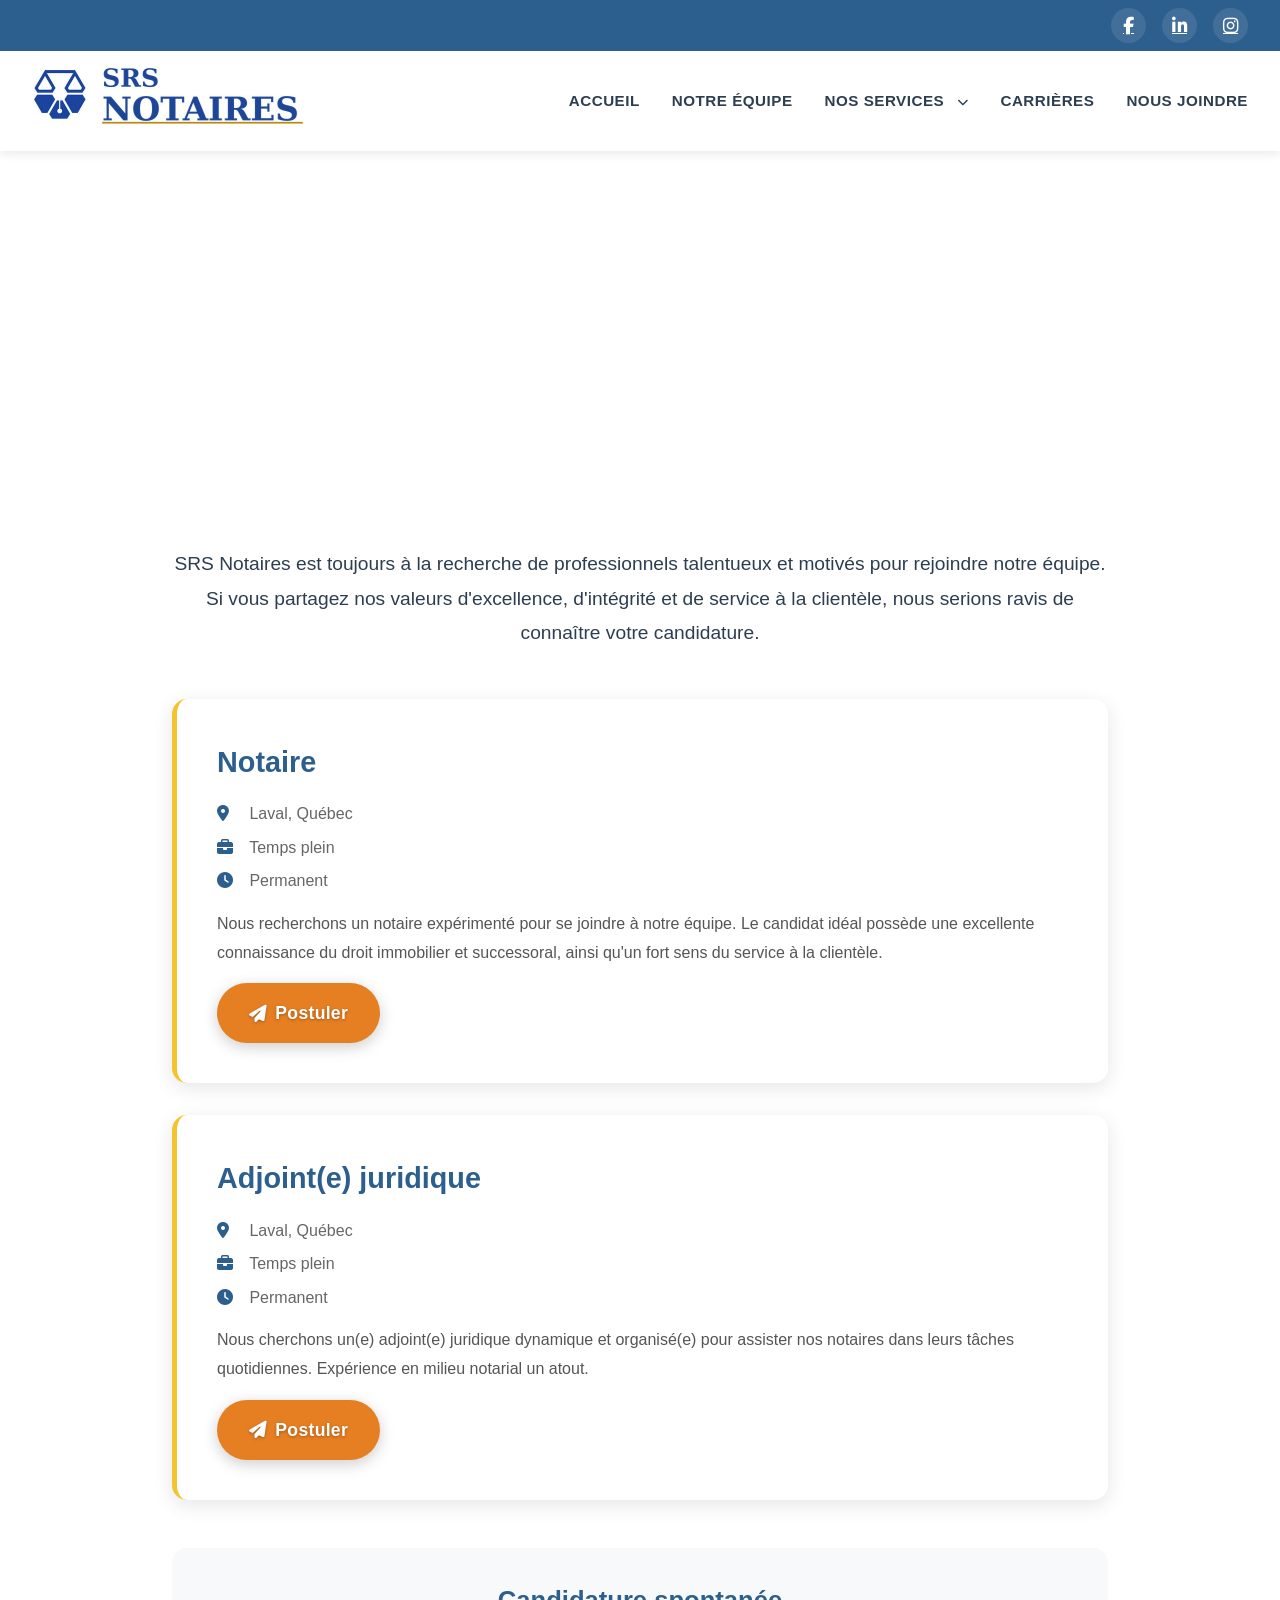
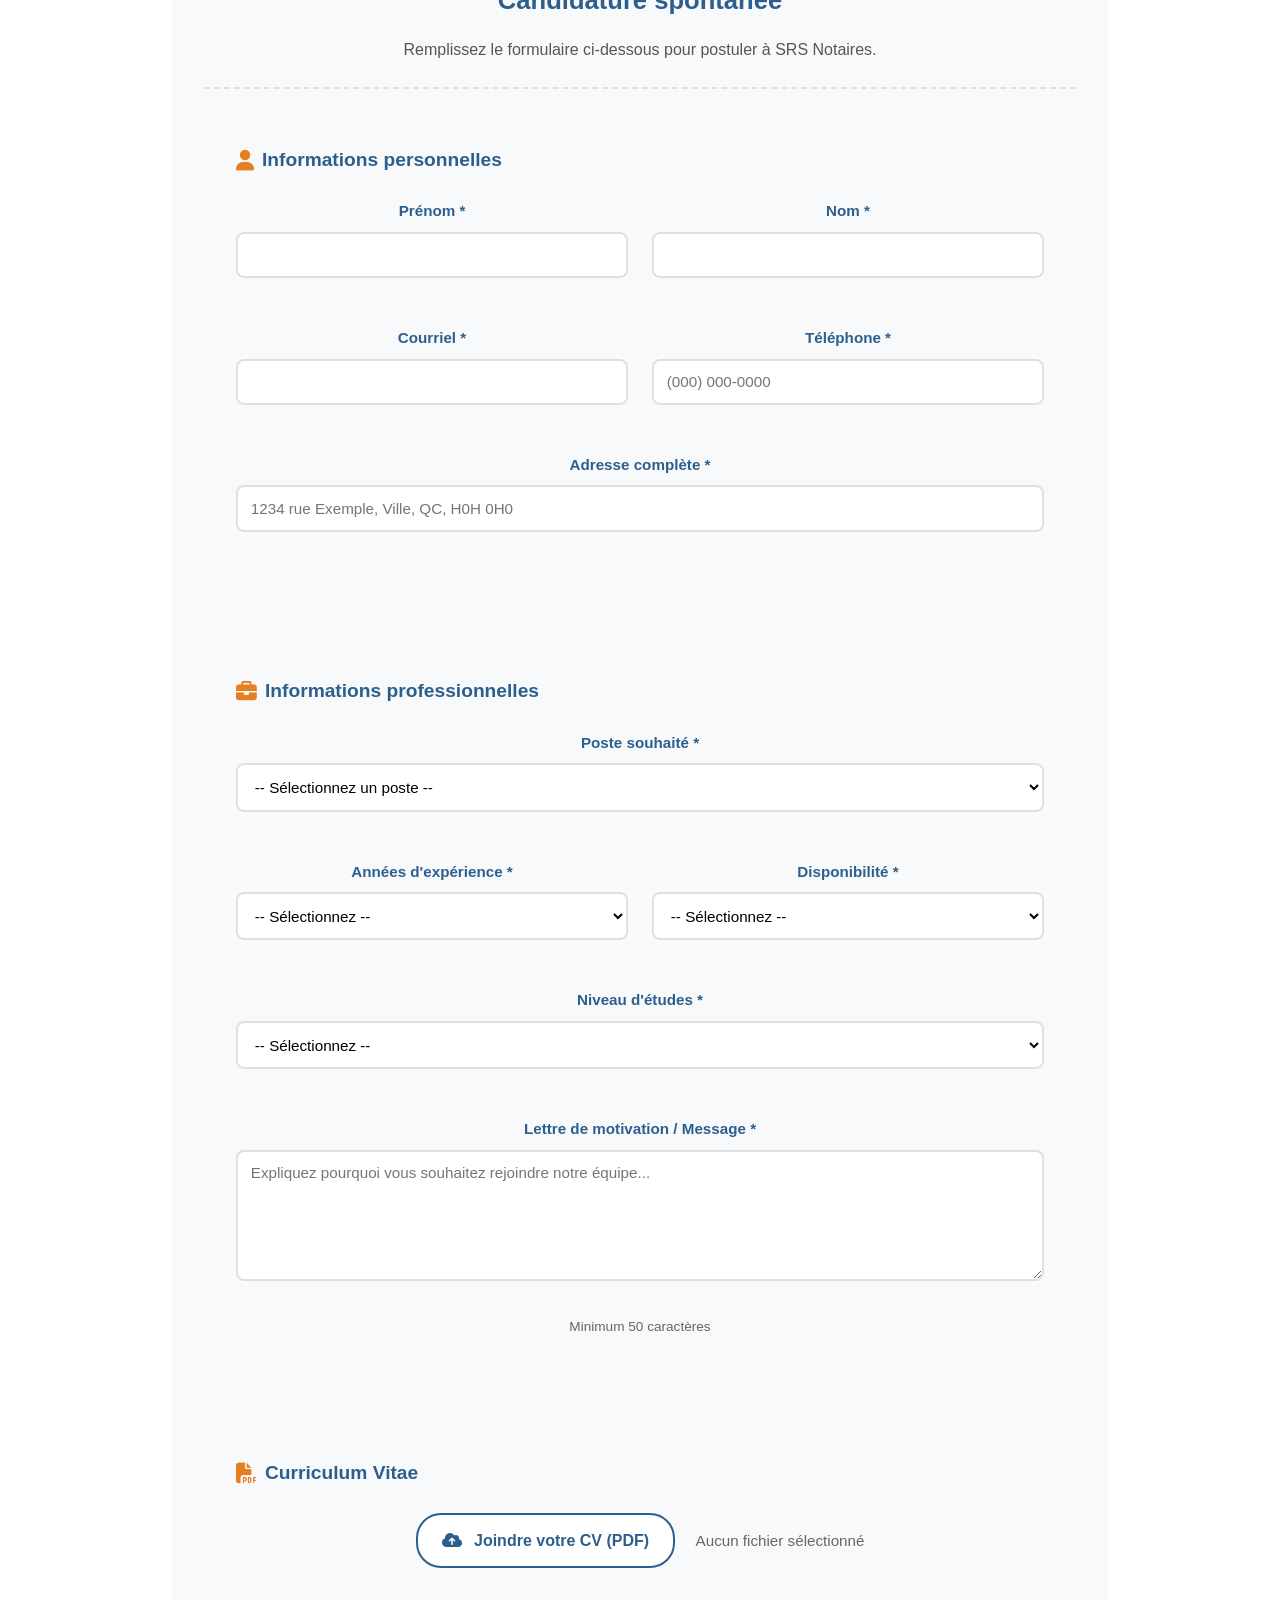
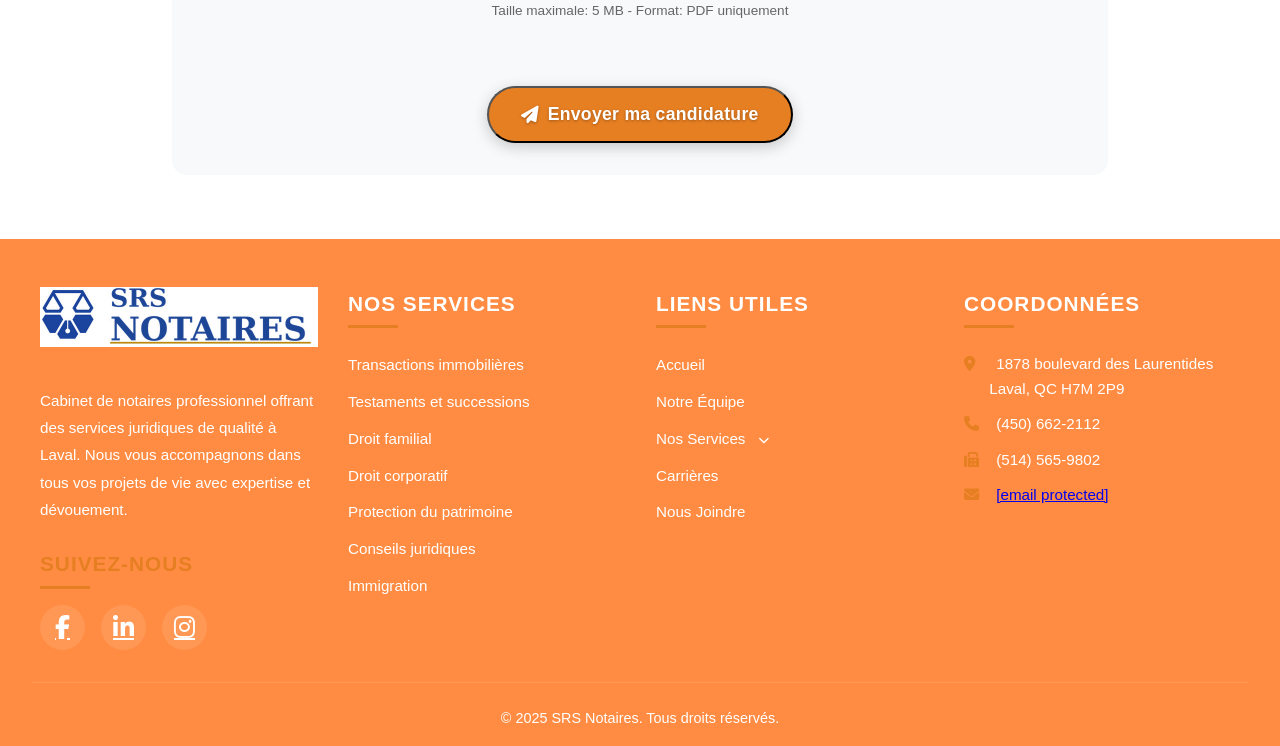
==== commit d09a8c86: "Add files via upload" ====
--- a/carrieres.html
+++ b/carrieres.html
@@ -96,7 +96,7 @@
             color: #555;
         }
 
-        .apply-button {
+        .cta-button cta-primary {
             display: inline-block;
             padding: 0.8rem 2rem;
             background: #F4C430;
@@ -108,7 +108,7 @@
             transition: all 0.3s;
         }
 
-        .apply-button:hover {
+        .cta-button cta-primary:hover {
             background: #FFD700;
             transform: translateY(-2px);
         }
@@ -232,9 +232,9 @@
                                 <li class="has-submenu">
                     <a href="services.html">Nos Services <i class="fas fa-chevron-down"></i></a>
                     <ul class="submenu">
-                        <li><a href="services.html#service-immobilier">Transactions immobilières</a></li>
-                        <li><a href="services.html#service-testaments">Testaments et successions</a></li>
-                        <li><a href="services.html#service-familial">Droit familial</a></li>
+                        <li><a href="services.html#service-immobilier"><i class="fas fa-home"></i> Transactions immobilières</a></li>
+                        <li><a href="services.html#service-testaments"><i class="fas fa-file-signature"></i> Testaments et successions</a></li>
+                        <li><a href="services.html#service-familial"><i class="fas fa-heart"></i> Droit familial</a></li>
                         <li><a href="services.html#service-commercial">Droit commercial</a></li>
                         <li><a href="services.html#service-mandat">Mandat de protection</a></li>
                         <li><a href="services.html#service-incorporation">Incorporation</a></li>
@@ -252,7 +252,7 @@
         </nav>
     </header>
 
-    <section class="hero" style="background: linear-gradient(rgba(44, 95, 141, 0.85), rgba(44, 95, 141, 0.85)), url('https://images.unsplash.com/photo-1522071820081-009f0129c71c?w=1600&q=80') center/cover; background-attachment: fixed;">
+    <section class="hero" style="background: url('https://images.unsplash.com/photo-1522071820081-009f0129c71c?w=1600&q=80') center/cover; background-attachment: fixed;">
         <h1>Carrières</h1>
         <p>Rejoignez une équipe passionnée et dynamique</p>
     </section>
@@ -270,7 +270,7 @@
                 <p><i class="fas fa-clock"></i> Permanent</p>
             </div>
             <p class="job-description">Nous recherchons un notaire expérimenté pour se joindre à notre équipe. Le candidat idéal possède une excellente connaissance du droit immobilier et successoral, ainsi qu'un fort sens du service à la clientèle.</p>
-            <a href="#candidature-spontanee" class="apply-button">
+            <a href="#candidature-spontanee" class="cta-button cta-primary">
                 <i class="fas fa-paper-plane"></i> Postuler
             </a>
         </div>
@@ -283,7 +283,7 @@
                 <p><i class="fas fa-clock"></i> Permanent</p>
             </div>
             <p class="job-description">Nous cherchons un(e) adjoint(e) juridique dynamique et organisé(e) pour assister nos notaires dans leurs tâches quotidiennes. Expérience en milieu notarial un atout.</p>
-            <a href="#candidature-spontanee" class="apply-button">
+            <a href="#candidature-spontanee" class="cta-button cta-primary">
                 <i class="fas fa-paper-plane"></i> Postuler
             </a>
         </div>
@@ -414,7 +414,7 @@
 
                 <!-- Bouton de soumission -->
                 <div class="form-actions">
-                    <button type="submit" class="apply-button">
+                    <button type="submit" class="cta-button cta-primary">
                         <i class="fas fa-paper-plane"></i> Envoyer ma candidature
                     </button>
                 </div>
@@ -469,9 +469,9 @@
                                     <li class="has-submenu">
                     <a href="services.html">Nos Services <i class="fas fa-chevron-down"></i></a>
                     <ul class="submenu">
-                        <li><a href="services.html#service-immobilier">Transactions immobilières</a></li>
-                        <li><a href="services.html#service-testaments">Testaments et successions</a></li>
-                        <li><a href="services.html#service-familial">Droit familial</a></li>
+                        <li><a href="services.html#service-immobilier"><i class="fas fa-home"></i> Transactions immobilières</a></li>
+                        <li><a href="services.html#service-testaments"><i class="fas fa-file-signature"></i> Testaments et successions</a></li>
+                        <li><a href="services.html#service-familial"><i class="fas fa-heart"></i> Droit familial</a></li>
                         <li><a href="services.html#service-commercial">Droit commercial</a></li>
                         <li><a href="services.html#service-mandat">Mandat de protection</a></li>
                         <li><a href="services.html#service-incorporation">Incorporation</a></li>
--- a/style.css
+++ b/style.css
@@ -627,8 +627,23 @@
 
 .footer-column h3 {
     font-size: 1.3rem;
-    margin-bottom: 1rem;
-    color: var(--secondary-color);
+    margin-bottom: 1.5rem;
+    color: #ffffff;
+    font-weight: 700;
+    text-transform: uppercase;
+    letter-spacing: 1px;
+    position: relative;
+    padding-bottom: 0.5rem;
+}
+
+.footer-column h3::after {
+    content: '';
+    position: absolute;
+    left: 0;
+    bottom: 0;
+    width: 50px;
+    height: 3px;
+    background: var(--secondary-color);
 }
 
 .footer-description {
@@ -1390,6 +1405,19 @@
     list-style: none;
 }
 
+/* Icônes dans le submenu */
+.submenu a i {
+    margin-right: 0.5rem;
+    color: var(--secondary-color);
+    width: 20px;
+    text-align: center;
+}
+
+.submenu a:hover i {
+    color: var(--accent-color);
+}
+
+
 .has-submenu:hover .submenu {
     display: block;
 }
@@ -1717,3 +1745,173 @@
         font-size: 0.9rem;
     }
 }
+
+
+/* Services détaillés */
+.services-detailed {
+    max-width: 1200px;
+    margin: 0 auto;
+    padding: 4rem 2rem;
+}
+
+.services-detailed .section-title {
+    text-align: center;
+    font-size: 2.5rem;
+    color: var(--primary-color);
+    margin-bottom: 3rem;
+}
+
+.services-detailed .services-grid {
+    display: grid;
+    grid-template-columns: 1fr;
+    gap: 3rem;
+}
+
+.services-detailed .service-card {
+    background: var(--bg-white);
+    padding: 3rem;
+    border-radius: 15px;
+    box-shadow: 0 5px 25px rgba(0,0,0,0.1);
+    transition: all 0.3s;
+    border-left: 5px solid var(--secondary-color);
+}
+
+.services-detailed .service-card:hover {
+    transform: translateY(-5px);
+    box-shadow: 0 10px 40px rgba(0,0,0,0.15);
+}
+
+.services-detailed .service-icon {
+    font-size: 3.5rem;
+    color: var(--secondary-color);
+    margin-bottom: 1.5rem;
+}
+
+.services-detailed .service-card h3 {
+    font-size: 2rem;
+    color: var(--primary-color);
+    margin-bottom: 1.5rem;
+}
+
+.services-detailed .service-card p {
+    font-size: 1.05rem;
+    line-height: 1.8;
+    color: var(--text-dark);
+    margin-bottom: 1.5rem;
+}
+
+.services-detailed .service-card .cta-button {
+    margin-top: 2rem;
+    display: inline-block;
+}
+
+@media (max-width: 768px) {
+    .services-detailed .service-card {
+        padding: 2rem;
+    }
+    
+    .services-detailed .service-card h3 {
+        font-size: 1.5rem;
+    }
+}
+
+
+/* Hero avec vidéo */
+.hero-video {
+    position: relative;
+    overflow: hidden;
+    min-height: 100vh;
+}
+
+.video-background {
+    position: absolute;
+    top: 0;
+    left: 0;
+    width: 100%;
+    height: 100%;
+    overflow: hidden;
+    z-index: 0;
+}
+
+.video-background video {
+    position: absolute;
+    top: 50%;
+    left: 50%;
+    min-width: 100%;
+    min-height: 100%;
+    width: auto;
+    height: auto;
+    transform: translate(-50%, -50%);
+    object-fit: cover;
+}
+
+@media (max-width: 768px) {
+    .video-background video {
+        width: 100%;
+        height: 100%;
+    }
+}
+
+.video-overlay {
+    position: absolute;
+    top: 0;
+    left: 0;
+    width: 100%;
+    height: 100%;
+    background: rgba(44, 95, 141, 0.5);
+    z-index: 1;
+}
+
+.hero-content {
+    position: relative;
+    z-index: 2;
+    max-width: 1200px;
+    margin: 0 auto;
+    padding: 8rem 2rem;
+    text-align: center;
+    color: white;
+}
+
+.hero-video h1 {
+    font-size: 3.5rem;
+    margin-bottom: 1.5rem;
+    font-weight: 700;
+    line-height: 1.2;
+    text-shadow: 2px 2px 8px rgba(0,0,0,0.8);
+    color: white;
+    background: none;
+    padding: 0;
+    border-radius: 0;
+    display: block;
+}
+
+.hero-video p {
+    font-size: 1.3rem;
+    margin-bottom: 2.5rem;
+    max-width: 700px;
+    margin-left: auto;
+    margin-right: auto;
+    line-height: 1.6;
+    text-shadow: 2px 2px 6px rgba(0,0,0,0.8);
+    color: white;
+    background: none;
+    padding: 0;
+    border-radius: 0;
+}
+
+@media (max-width: 768px) {
+    .hero-video h1 {
+        font-size: 2.2rem;
+    }
+    
+    .hero-video p {
+        font-size: 1.1rem;
+    }
+    
+    .video-background video {
+        min-width: auto;
+        width: 100%;
+        height: 100%;
+        object-fit: cover;
+    }
+}
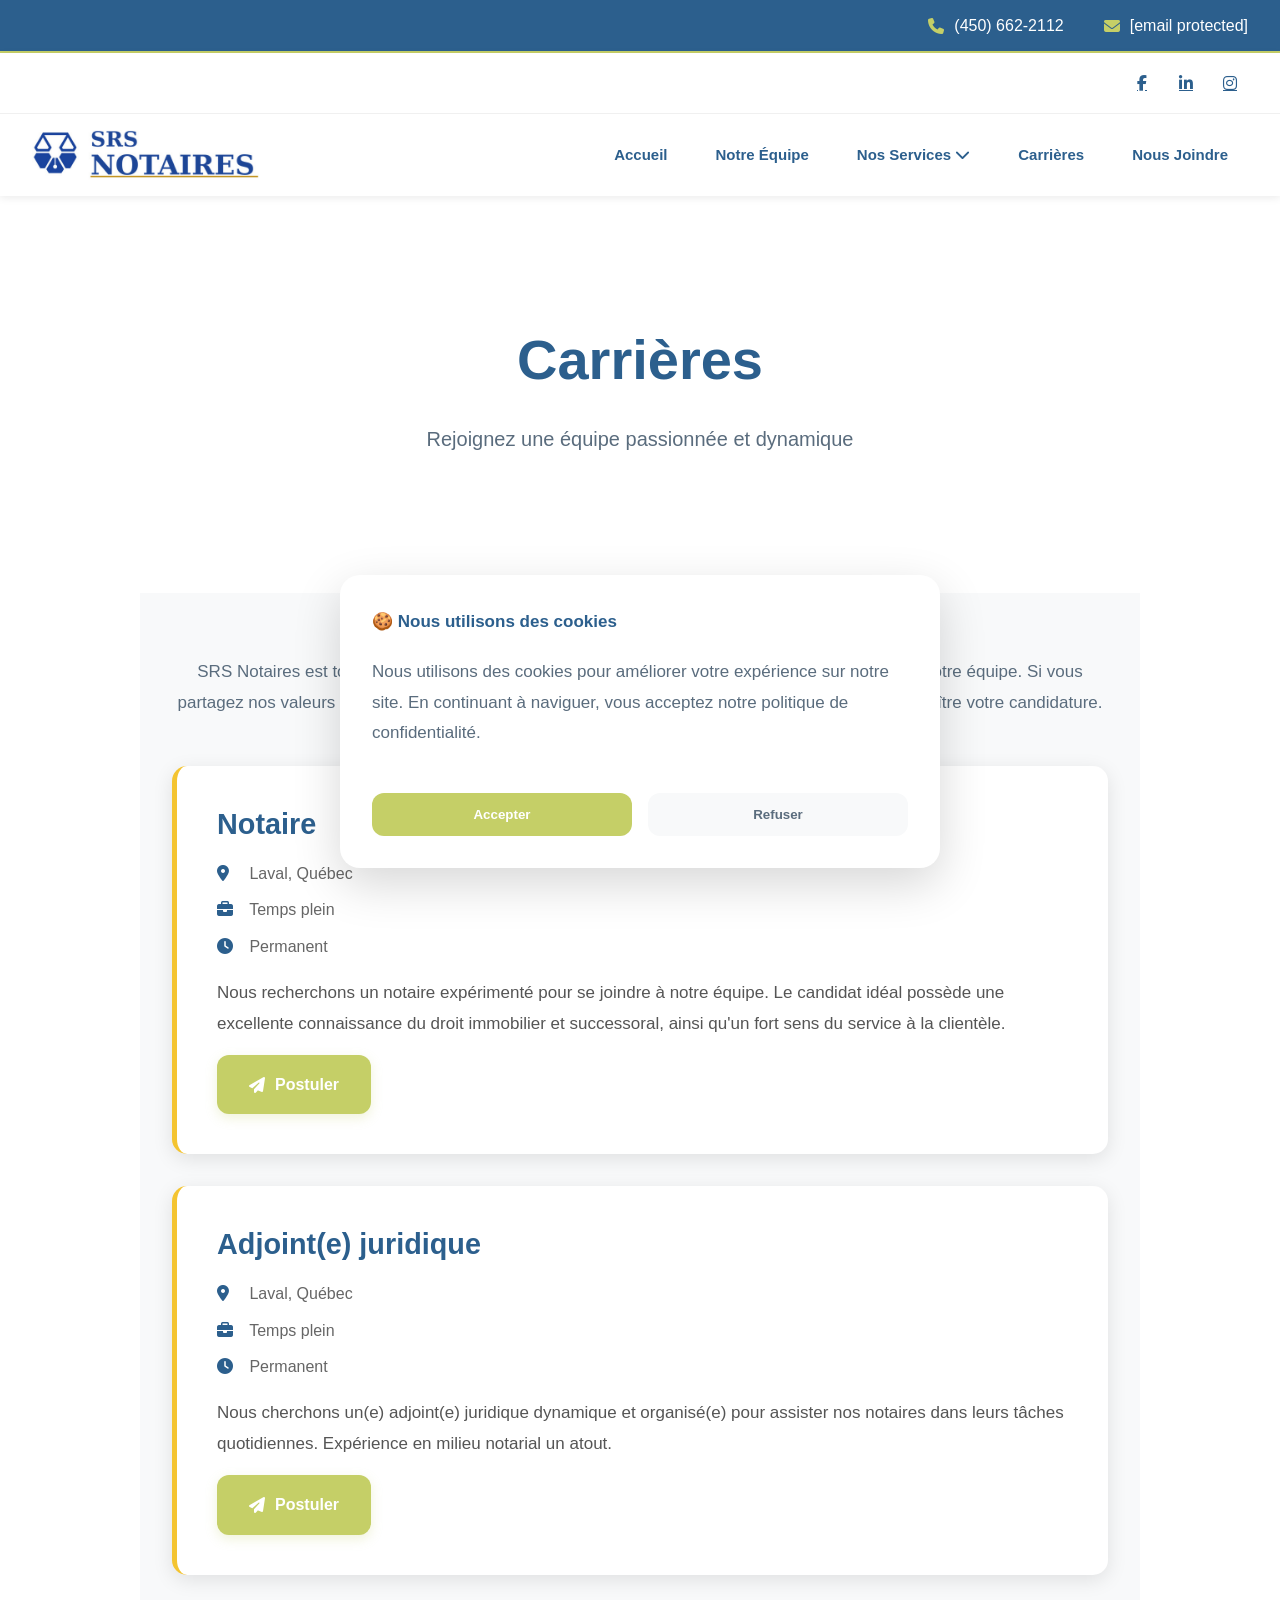
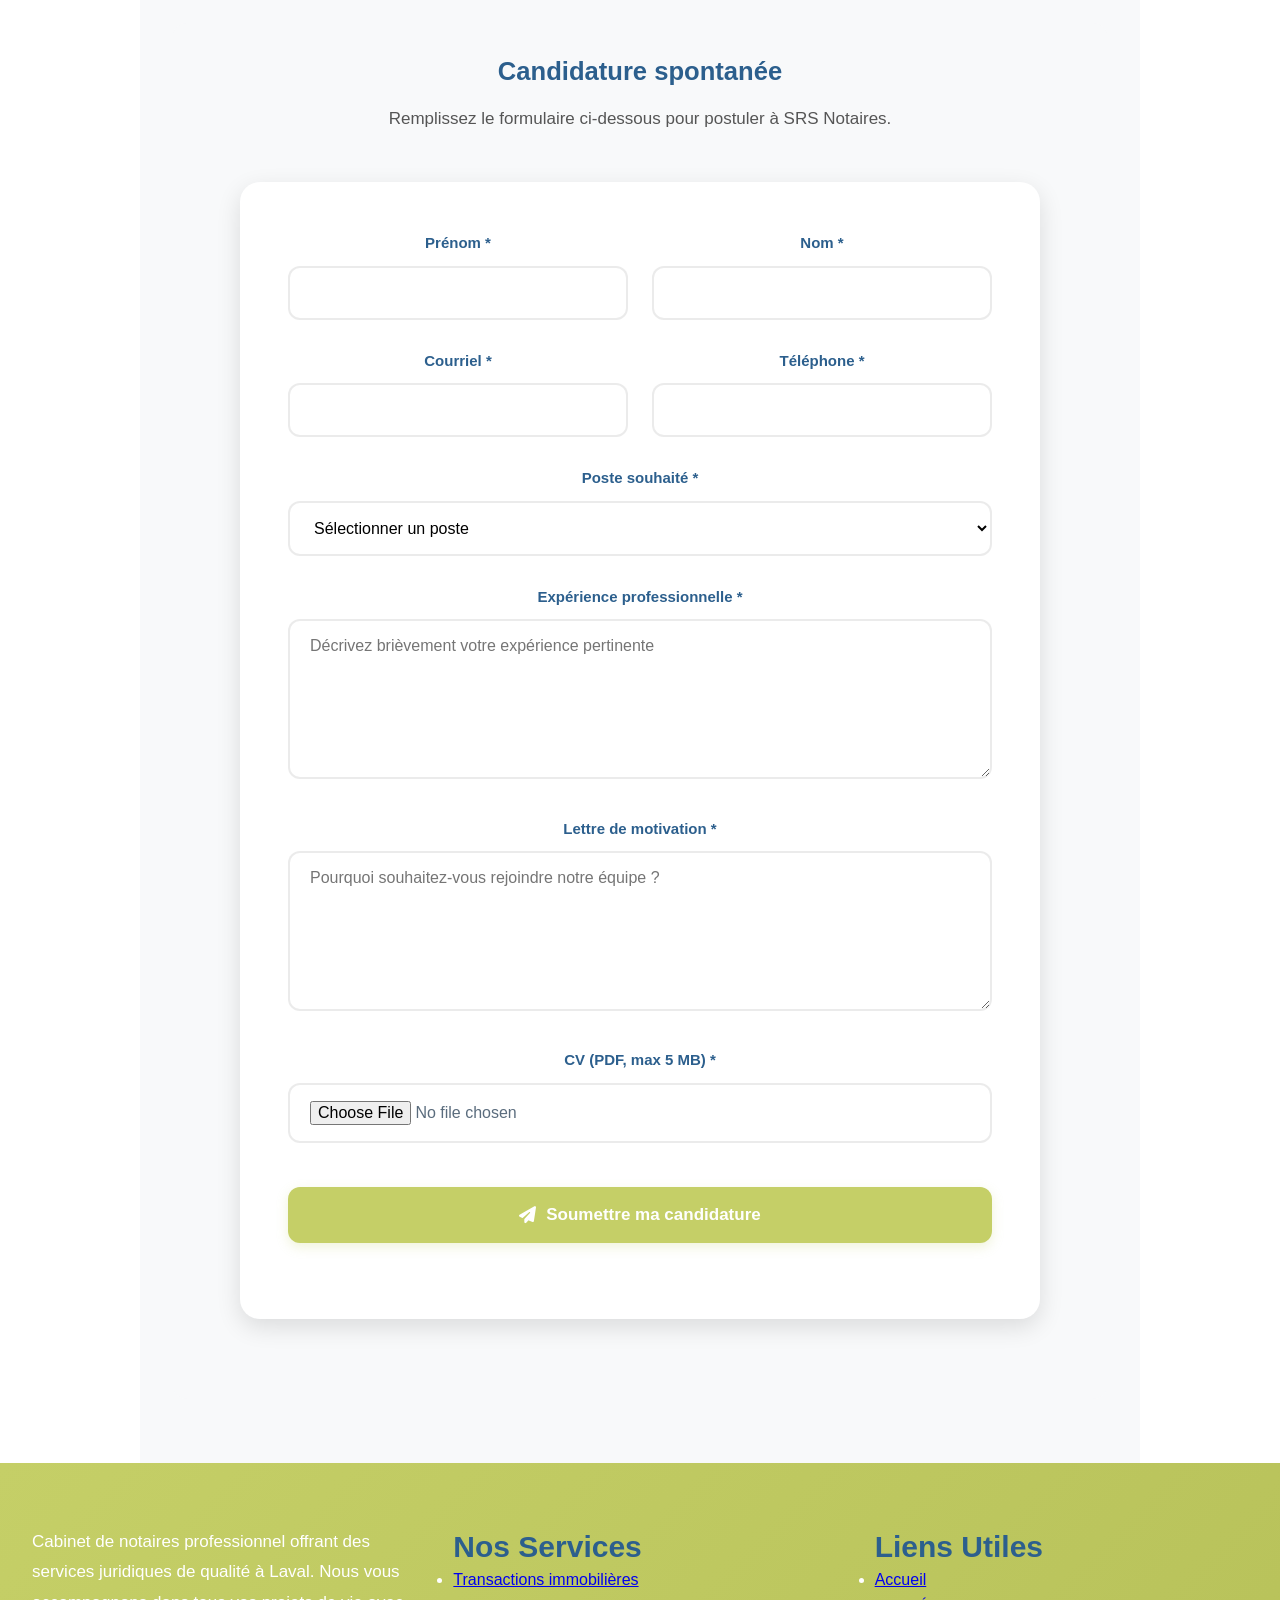
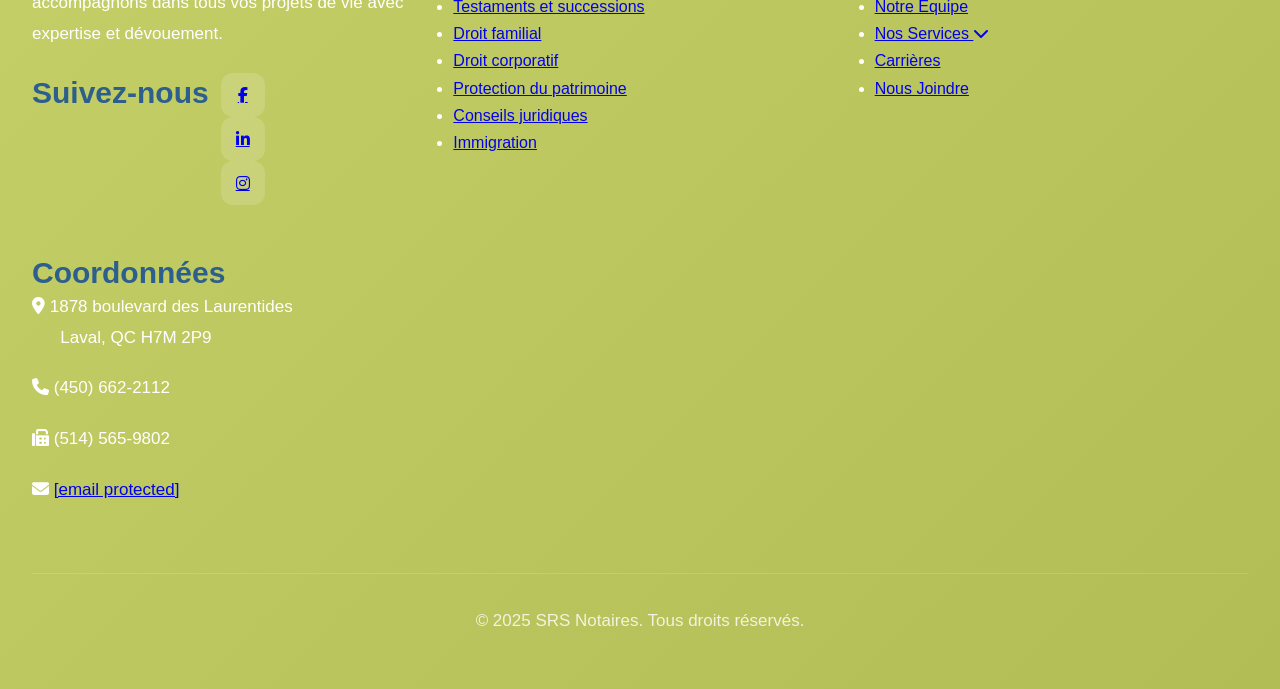
==== commit b3c38396: "Add files via upload" ====
--- a/carrieres.html
+++ b/carrieres.html
@@ -186,9 +186,9 @@
         "closes": "17:00"
       }],
       "sameAs": [
-        "https://www.facebook.com/srsnotaires",
-        "https://www.linkedin.com/company/srsnotaires",
-        "https://www.instagram.com/srsnotaires"
+        "https://www.facebook.com/profile.php?id=61585552110445",
+        "https://www.linkedin.com/in/srs-notaire-49392939b/",
+        "https://www.instagram.com/srsnotaires/"
       ],
       "priceRange": "$$",
       "description": "Services notariaux professionnels à Laval : transactions immobilières, testaments, successions, droit familial et commercial.",
@@ -215,9 +215,9 @@
     <header>
         <div class="header-top">
             <div class="social-links">
-                <a href="https://www.facebook.com/srsnotaires" target="_blank" aria-label="Facebook"><i class="fab fa-facebook-f"></i></a>
-                <a href="https://www.linkedin.com/company/srsnotaires" target="_blank" aria-label="LinkedIn"><i class="fab fa-linkedin-in"></i></a>
-                <a href="https://www.instagram.com/srsnotaires" target="_blank" aria-label="Instagram"><i class="fab fa-instagram"></i></a>
+                <a href="https://www.facebook.com/profile.php?id=61585552110445" target="_blank" aria-label="Facebook"><i class="fab fa-facebook-f"></i></a>
+                <a href="https://www.linkedin.com/in/srs-notaire-49392939b/" target="_blank" aria-label="LinkedIn"><i class="fab fa-linkedin-in"></i></a>
+                <a href="https://www.instagram.com/srsnotaires/" target="_blank" aria-label="Instagram"><i class="fab fa-instagram"></i></a>
             </div>
         </div>
         <nav>
@@ -292,133 +292,72 @@
             <h3>Candidature spontanée</h3>
             <p>Remplissez le formulaire ci-dessous pour postuler à SRS Notaires.</p>
             
-            <form class="application-form" id="applicationForm" onsubmit="return submitApplication(event)">
-                <!-- Informations personnelles -->
-                <div class="form-section">
-                    <h4><i class="fas fa-user"></i> Informations personnelles</h4>
-                    
-                    <div class="form-row">
-                        <div class="form-group">
-                            <label for="firstName">Prénom *</label>
-                            <input type="text" id="firstName" name="firstName" required minlength="2" maxlength="50">
-                            <span class="error-message" id="firstNameError"></span>
-                        </div>
-
-                        <div class="form-group">
-                            <label for="lastName">Nom *</label>
-                            <input type="text" id="lastName" name="lastName" required minlength="2" maxlength="50">
-                            <span class="error-message" id="lastNameError"></span>
-                        </div>
-                    </div>
-
-                    <div class="form-row">
-                        <div class="form-group">
-                            <label for="email">Courriel *</label>
-                            <input type="email" id="email" name="email" required>
-                            <span class="error-message" id="emailError"></span>
-                        </div>
-
-                        <div class="form-group">
-                            <label for="phone">Téléphone *</label>
-                            <input type="tel" id="phone" name="phone" required pattern="[0-9\s\-\+\(\)]{10,}" placeholder="(000) 000-0000">
-                            <span class="error-message" id="phoneError"></span>
-                        </div>
-                    </div>
-
-                    <div class="form-group">
-                        <label for="address">Adresse complète *</label>
-                        <input type="text" id="address" name="address" required minlength="10" maxlength="200" placeholder="1234 rue Exemple, Ville, QC, H0H 0H0">
-                        <span class="error-message" id="addressError"></span>
-                    </div>
-                </div>
-
-                <!-- Informations professionnelles -->
-                <div class="form-section">
-                    <h4><i class="fas fa-briefcase"></i> Informations professionnelles</h4>
-                    
-                    <div class="form-group">
-                        <label for="position">Poste souhaité *</label>
-                        <select id="position" name="position" required>
-                            <option value="">-- Sélectionnez un poste --</option>
-                            <option value="notaire">Notaire</option>
-                            <option value="adjoint">Adjoint(e) juridique</option>
-                            <option value="receptionniste">Réceptionniste</option>
-                            <option value="autre">Autre</option>
-                        </select>
-                        <span class="error-message" id="positionError"></span>
-                    </div>
-
-                    <div class="form-row">
-                        <div class="form-group">
-                            <label for="experience">Années d'expérience *</label>
-                            <select id="experience" name="experience" required>
-                                <option value="">-- Sélectionnez --</option>
-                                <option value="0-1">Moins de 1 an</option>
-                                <option value="1-3">1 à 3 ans</option>
-                                <option value="3-5">3 à 5 ans</option>
-                                <option value="5-10">5 à 10 ans</option>
-                                <option value="10+">Plus de 10 ans</option>
-                            </select>
-                            <span class="error-message" id="experienceError"></span>
-                        </div>
-
-                        <div class="form-group">
-                            <label for="availability">Disponibilité *</label>
-                            <select id="availability" name="availability" required>
-                                <option value="">-- Sélectionnez --</option>
-                                <option value="immediate">Immédiate</option>
-                                <option value="2-weeks">2 semaines</option>
-                                <option value="1-month">1 mois</option>
-                                <option value="2-months">2 mois</option>
-                                <option value="negociable">Négociable</option>
-                            </select>
-                            <span class="error-message" id="availabilityError"></span>
-                        </div>
-                    </div>
-
-                    <div class="form-group">
-                        <label for="education">Niveau d'études *</label>
-                        <select id="education" name="education" required>
-                            <option value="">-- Sélectionnez --</option>
-                            <option value="secondaire">Diplôme d'études secondaires</option>
-                            <option value="collegial">Diplôme d'études collégiales</option>
-                            <option value="baccalaureat">Baccalauréat</option>
-                            <option value="maitrise">Maîtrise</option>
-                            <option value="doctorat">Doctorat</option>
-                        </select>
-                        <span class="error-message" id="educationError"></span>
-                    </div>
-
-                    <div class="form-group">
-                        <label for="message">Lettre de motivation / Message *</label>
-                        <textarea id="message" name="message" required minlength="50" maxlength="2000" rows="6" placeholder="Expliquez pourquoi vous souhaitez rejoindre notre équipe..."></textarea>
-                        <span class="error-message" id="messageError"></span>
-                        <small style="color: #666; font-size: 0.85rem;">Minimum 50 caractères</small>
-                    </div>
-                </div>
-
-                <!-- Upload CV -->
-                <div class="form-section">
-                    <h4><i class="fas fa-file-pdf"></i> Curriculum Vitae</h4>
-                    
-                    <div class="file-upload-container">
-                        <label for="cv-spontanee" class="file-upload-label">
-                            <i class="fas fa-cloud-upload-alt"></i> Joindre votre CV (PDF)
-                        </label>
-                        <input type="file" id="cv-spontanee" name="cv" accept=".pdf" required onchange="displayFileName(this, 'cv-spontanee-display')">
-                        <span class="file-name-display" id="cv-spontanee-display">Aucun fichier sélectionné</span>
-                        <span class="error-message" id="cv-spontanee-error"></span>
-                        <span class="file-size-info">Taille maximale: 5 MB - Format: PDF uniquement</span>
-                    </div>
-                </div>
-
-                <!-- Bouton de soumission -->
-                <div class="form-actions">
-                    <button type="submit" class="cta-button cta-primary">
-                        <i class="fas fa-paper-plane"></i> Envoyer ma candidature
+                    <form class="application-form" action="traiter-formulaire.php" method="POST" enctype="multipart/form-data">
+            <div class="form-row">
+                <div class="form-group">
+                    <label for="prenom">Prénom *</label>
+                    <input type="text" id="prenom" name="prenom" required>
+                </div>
+                <div class="form-group">
+                    <label for="nom">Nom *</label>
+                    <input type="text" id="nom" name="nom" required>
+                </div>
+            </div>
+            
+            <div class="form-row">
+                <div class="form-group">
+                    <label for="email">Courriel *</label>
+                    <input type="email" id="email" name="email" required>
+                </div>
+                <div class="form-group">
+                    <label for="telephone">Téléphone *</label>
+                    <input type="tel" id="telephone" name="telephone" required>
+                </div>
+            </div>
+            
+            <div class="form-row full">
+                <div class="form-group">
+                    <label for="poste">Poste souhaité *</label>
+                    <select id="poste" name="poste" required>
+                        <option value="">Sélectionner un poste</option>
+                        <option value="notaire">Notaire</option>
+                        <option value="adjoint">Adjoint(e) juridique</option>
+                        <option value="reception">Réceptionniste</option>
+                        <option value="comptabilite">Comptabilité</option>
+                        <option value="stagiaire">Stagiaire en droit</option>
+                    </select>
+                </div>
+            </div>
+            
+            <div class="form-row full">
+                <div class="form-group">
+                    <label for="experience">Expérience professionnelle *</label>
+                    <textarea id="experience" name="experience" placeholder="Décrivez brièvement votre expérience pertinente" required></textarea>
+                </div>
+            </div>
+            
+            <div class="form-row full">
+                <div class="form-group">
+                    <label for="motivation">Lettre de motivation *</label>
+                    <textarea id="motivation" name="motivation" placeholder="Pourquoi souhaitez-vous rejoindre notre équipe ?" required></textarea>
+                </div>
+            </div>
+            
+            <div class="form-row full">
+                <div class="form-group">
+                    <label for="cv">CV (PDF, max 5 MB) *</label>
+                    <input type="file" id="cv" name="cv" accept=".pdf" required>
+                </div>
+            </div>
+            
+            <div class="form-row full">
+                <div class="form-group">
+                    <button type="submit" class="btn-primary">
+                        <i class="fas fa-paper-plane"></i> Soumettre ma candidature
                     </button>
                 </div>
-            </form>
+            </div>
+        </form>
 
             <!-- Message de succès -->
             <div id="applicationSuccess" class="success-message" style="display: none;">
@@ -433,7 +372,7 @@
         <div class="footer-content">
             <div class="footer-column">
                 <div class="footer-logo">
-                    <img src="logo-srs-notaires.png" alt="SRS Notaires">
+                    
                 </div>
                 <p class="footer-description">
                     Cabinet de notaires professionnel offrant des services juridiques de qualité à Laval. Nous vous accompagnons dans tous vos projets de vie avec expertise et dévouement.
@@ -441,9 +380,9 @@
                 <div class="footer-social">
                     <h3>Suivez-nous</h3>
                     <div class="social-links">
-                        <a href="https://www.facebook.com/srsnotaires" target="_blank" aria-label="Facebook"><i class="fab fa-facebook-f"></i></a>
-                        <a href="https://www.linkedin.com/company/srsnotaires" target="_blank" aria-label="LinkedIn"><i class="fab fa-linkedin-in"></i></a>
-                        <a href="https://www.instagram.com/srsnotaires" target="_blank" aria-label="Instagram"><i class="fab fa-instagram"></i></a>
+                        <a href="https://www.facebook.com/profile.php?id=61585552110445" target="_blank" aria-label="Facebook"><i class="fab fa-facebook-f"></i></a>
+                        <a href="https://www.linkedin.com/in/srs-notaire-49392939b/" target="_blank" aria-label="LinkedIn"><i class="fab fa-linkedin-in"></i></a>
+                        <a href="https://www.instagram.com/srsnotaires/" target="_blank" aria-label="Instagram"><i class="fab fa-instagram"></i></a>
                     </div>
                 </div>
             </div>
@@ -499,5 +438,19 @@
     </footer>
 
     <script src="script.js"></script>
+    <!-- Cookie Consent Banner -->
+    <div id="cookie-consent">
+        <div class="cookie-content">
+            <div class="cookie-text">
+                <p><strong>🍪 Nous utilisons des cookies</strong></p>
+                <p>Nous utilisons des cookies pour améliorer votre expérience sur notre site. En continuant à naviguer, vous acceptez notre politique de confidentialité.</p>
+            </div>
+            <div class="cookie-buttons">
+                <button id="accept-cookies" class="cookie-btn cookie-accept">Accepter</button>
+                <button id="decline-cookies" class="cookie-btn cookie-decline">Refuser</button>
+            </div>
+        </div>
+    </div>
+
 </body>
 </html>
--- a/style.css
+++ b/style.css
@@ -1,3 +1,6 @@
+/* ================================
+   RESET & VARIABLES
+   ================================ */
 * {
     margin: 0;
     padding: 0;
@@ -6,399 +9,463 @@
 
 html {
     scroll-behavior: smooth;
+    font-size: 16px;
 }
 
 :root {
-    --primary-color: #2c5f8d;
-    --secondary-color: #e67e22;
-    --accent-color: #ff8c42;
-    --text-dark: #2c3e50;
-    --text-light: #ffffff;
-    --bg-light: #f5f5f5;
+    --green: #c5cf67;
+    --green-dark: #b3bd55;
+    --blue: #2c5f8d;
+    --blue-dark: #1e4a6f;
+    --text-primary: #2c5f8d;
+    --text-secondary: #5a6c7d;
+    --text-light: #8b95a0;
     --bg-white: #ffffff;
+    --bg-light: #f8f9fa;
+    --transition: all 0.4s cubic-bezier(0.4, 0, 0.2, 1);
 }
 
 body {
-    font-family: 'Segoe UI', Tahoma, Geneva, Verdana, sans-serif;
-    line-height: 1.6;
-    color: var(--text-dark);
-}
-
-/* Header */
+    font-family: -apple-system, BlinkMacSystemFont, 'Segoe UI', Roboto, 'Helvetica Neue', Arial, sans-serif;
+    line-height: 1.7;
+    color: var(--text-secondary);
+    background: var(--bg-white);
+}
+
+/* ================================
+   TYPOGRAPHIE
+   ================================ */
+h1, h2, h3, h4, h5, h6 {
+    font-weight: 700;
+    color: var(--text-primary);
+    line-height: 1.3;
+}
+
+h1 { font-size: clamp(2.5rem, 5vw, 3.5rem); }
+h2 { font-size: clamp(2rem, 4vw, 2.75rem); }
+h3 { font-size: clamp(1.5rem, 3vw, 1.875rem); }
+
+p {
+    margin-bottom: 1.25rem;
+    font-size: 1.0625rem;
+    line-height: 1.8;
+}
+
+/* ================================
+   TOP CONTACT BAR
+   ================================ */
+.top-contact-bar {
+    background: var(--blue);
+    color: white;
+    padding: 0.75rem 0;
+    border-bottom: 2px solid var(--green);
+}
+
+.top-contact-content {
+    max-width: 1320px;
+    margin: 0 auto;
+    padding: 0 2rem;
+    display: flex;
+    justify-content: flex-end;
+    gap: 2.5rem;
+}
+
+.top-contact-item {
+    display: flex;
+    align-items: center;
+    gap: 0.625rem;
+}
+
+.top-contact-item i {
+    color: var(--green);
+}
+
+.top-contact-item a {
+    color: white;
+    text-decoration: none;
+    transition: var(--transition);
+}
+
+.top-contact-item a:hover {
+    color: var(--green);
+}
+
+/* ================================
+   HEADER
+   ================================ */
 header {
     background: var(--bg-white);
-    box-shadow: 0 2px 10px rgba(0,0,0,0.1);
-    position: fixed;
-    width: 100%;
+    box-shadow: 0 2px 8px rgba(0,0,0,0.08);
+    position: sticky;
     top: 0;
-    z-index: 999;
+    z-index: 1000;
 }
 
 .header-top {
-    background: var(--primary-color);
-    padding: 0.5rem 2rem;
+    background: var(--bg-white);
+    padding: 0.75rem 0;
+    border-bottom: 1px solid rgba(0, 0, 0, 0.06);
+}
+
+.header-top .social-links {
+    max-width: 1320px;
+    margin: 0 auto;
+    padding: 0 2rem;
     display: flex;
     justify-content: flex-end;
-    align-items: center;
-    position: relative;
-    z-index: 998;
-}
-
-.header-top .social-links {
-    display: flex;
-    gap: 1rem;
+    gap: 0.5rem;
 }
 
 .header-top .social-links a {
-    color: var(--text-light);
-    font-size: 1.1rem;
-    transition: all 0.3s;
+    width: 36px;
+    height: 36px;
     display: flex;
     align-items: center;
     justify-content: center;
-    width: 35px;
-    height: 35px;
     border-radius: 50%;
-    background: rgba(255, 255, 255, 0.1);
+    color: var(--blue);
+    transition: var(--transition);
 }
 
 .header-top .social-links a:hover {
-    color: var(--secondary-color);
-    background: rgba(255, 255, 255, 0.2);
+    background: var(--green);
+    color: white;
     transform: translateY(-2px);
 }
 
+/* ================================
+   NAVIGATION
+   ================================ */
 nav {
-    max-width: 1400px;
+    max-width: 1320px;
     margin: 0 auto;
     padding: 1rem 2rem;
     display: flex;
     justify-content: space-between;
     align-items: center;
+}
+
+.logo img {
+    height: 50px;
+    width: auto;
+}
+
+.nav-links {
+    display: flex;
+    list-style: none;
+    gap: 0.5rem;
+    align-items: center;
+}
+
+.nav-links > li {
     position: relative;
-    z-index: 1000;
-}
-
-.logo {
-    flex-shrink: 0;
-}
-
-.logo img {
-    height: 60px;
-    width: auto;
-}
-
-.nav-links {
-    display: flex;
+}
+
+.nav-links > li > a {
+    text-decoration: none;
+    color: var(--text-primary);
+    font-weight: 600;
+    font-size: 0.9375rem;
+    padding: 0.75rem 1.25rem;
+    border-radius: 8px;
+    transition: var(--transition);
+    display: block;
+}
+
+.nav-links > li > a:hover {
+    background: rgba(197, 207, 103, 0.1);
+    color: var(--green);
+}
+
+/* Sous-menu */
+.has-submenu .submenu {
+    display: none;
+    position: absolute;
+    top: calc(100% + 0.5rem);
+    left: 0;
+    background: white;
+    min-width: 320px;
+    border-radius: 12px;
+    box-shadow: 0 8px 24px rgba(0,0,0,0.12);
+    padding: 0.75rem;
     list-style: none;
-    gap: 2rem;
+    z-index: 1001;
+}
+
+.has-submenu:hover .submenu {
+    display: block;
+}
+
+.submenu li a {
+    display: flex;
     align-items: center;
-}
-
-.nav-links a {
+    padding: 0.875rem 1.25rem;
+    color: var(--text-secondary);
     text-decoration: none;
-    color: var(--text-dark);
-    font-weight: 600;
-    font-size: 0.95rem;
-    text-transform: uppercase;
-    letter-spacing: 0.5px;
-    transition: color 0.3s;
-    white-space: nowrap;
-}
-
-.nav-links a:hover {
-    color: var(--primary-color);
-}
-
-/* Menu hamburger */
-.menu-toggle {
+    border-radius: 8px;
+    gap: 1rem;
+    transition: var(--transition);
+}
+
+.submenu li a i {
+    color: var(--green);
+    width: 24px;
+}
+
+.submenu li a:hover {
+    background: var(--bg-light);
+    color: var(--text-primary);
+    transform: translateX(4px);
+}
+
+/* Hamburger */
+.hamburger, .menu-toggle {
     display: none;
     flex-direction: column;
+    gap: 0.375rem;
     cursor: pointer;
-    position: relative;
-    z-index: 1002;
-    padding: 10px;
-    margin: -10px;
-    background: transparent;
-    border: none;
-    outline: none;
-}
-
-.menu-toggle:hover {
-    opacity: 0.8;
-}
-
-.menu-toggle span {
-    width: 28px;
-    height: 3px;
-    background: var(--primary-color);
-    margin: 3px 0;
-    transition: 0.3s;
+}
+
+.hamburger span, .menu-toggle span {
+    width: 26px;
+    height: 2.5px;
+    background: var(--text-primary);
     border-radius: 2px;
-    display: block;
-    pointer-events: none;
-}
-
-.menu-toggle.active span:nth-child(1) {
-    transform: rotate(-45deg) translate(-5px, 6px);
-}
-
-.menu-toggle.active span:nth-child(2) {
-    opacity: 0;
-}
-
-.menu-toggle.active span:nth-child(3) {
-    transform: rotate(45deg) translate(-5px, -6px);
-}
-
-/* Hero Section */
-.hero {
-    margin-top: 160px;
-    color: var(--text-light);
-    padding: 4rem 2rem;
-    text-align: center;
-    background-size: cover;
-    background-position: center;
-    position: relative;
-}
-
-.hero h1 {
-    font-size: 2.5rem;
-    margin-bottom: 1rem;
-    font-weight: 700;
-}
-
-.hero p {
-    font-size: 1.2rem;
-    max-width: 800px;
-    margin: 0 auto 2rem;
-    line-height: 1.8;
-}
-
-.cta-button {
-    display: inline-block;
-    padding: 1rem 2.5rem;
-    background: var(--secondary-color);
-    color: #ffffff;
-    text-decoration: none;
-    border-radius: 50px;
-    font-weight: 700;
-    font-size: 1.1rem;
-    transition: all 0.3s;
-    box-shadow: 0 4px 15px rgba(0,0,0,0.2);
-    text-shadow: 0 1px 3px rgba(0,0,0,0.3);
-    letter-spacing: 0.3px;
-}
-
-.cta-button:hover {
-    background: #ff8c42;
-    color: #ffffff;
-    transform: translateY(-2px);
-    box-shadow: 0 6px 20px rgba(0,0,0,0.3);
-    text-shadow: 0 1px 3px rgba(0,0,0,0.4);
-}
-
-/* Services Section */
-.services {
-    max-width: 1200px;
-    margin: 0 auto;
-    padding: 4rem 2rem;
-}
-
-/* Service cards for home page (simplified) */
-.service-card-home {
-    background: var(--bg-white);
-    padding: 2.5rem 2rem;
-    border-radius: 15px;
-    box-shadow: 0 5px 20px rgba(0,0,0,0.1);
-    transition: all 0.3s;
-    border-left: 5px solid var(--secondary-color);
-    text-align: center;
-    display: flex;
-    flex-direction: column;
-    align-items: center;
-    justify-content: space-between;
-    min-height: 320px;
-}
-
-.service-card-home:hover {
-    transform: translateY(-8px);
-    box-shadow: 0 10px 35px rgba(0,0,0,0.15);
-    border-left-color: var(--primary-color);
-}
-
-.service-card-home .service-icon {
-    font-size: 3rem;
-    color: var(--primary-color);
-    margin-bottom: 1.5rem;
-}
-
-.service-card-home h3 {
-    color: var(--primary-color);
-    margin-bottom: 1rem;
-    font-size: 1.4rem;
-    font-weight: 700;
-}
-
-.service-card-home .service-intro {
-    color: var(--accent-color);
-    font-weight: 600;
-    font-size: 1rem;
-    line-height: 1.6;
-    margin-bottom: 1.5rem;
-    text-align: center;
-}
-
-.service-read-more {
+}
+
+/* ================================
+   BOUTONS
+   ================================ */
+.cta-button, .btn-primary, .cta-primary, .cta-secondary, .cta-tertiary, .cta-white {
     display: inline-flex;
     align-items: center;
-    gap: 0.5rem;
-    padding: 0.8rem 2rem;
-    background: var(--secondary-color);
-    color: var(--accent-color);
+    justify-content: center;
+    gap: 0.625rem;
+    padding: 1rem 2rem;
+    background: var(--green);
+    color: white;
     text-decoration: none;
-    border-radius: 50px;
-    font-weight: 600;
-    transition: all 0.3s;
-    font-size: 0.95rem;
-}
-
-.service-read-more:hover {
-    background: #FFD700;
-    transform: translateX(5px);
+    border-radius: 12px;
+    font-weight: 700;
+    border: none;
+    cursor: pointer;
+    transition: var(--transition);
+    box-shadow: 0 4px 12px rgba(197, 207, 103, 0.25);
+}
+
+.cta-button:hover, .btn-primary:hover, .cta-primary:hover {
+    background: var(--blue);
+    transform: translateY(-2px);
+    box-shadow: 0 8px 20px rgba(44, 95, 141, 0.3);
+}
+
+.cta-secondary {
+    background: white;
+    color: var(--green);
+    border: 2px solid var(--green);
+}
+
+.cta-secondary:hover {
+    background: var(--blue);
+    color: white;
+    border-color: var(--blue);
+}
+
+.cta-tertiary {
+    background: var(--green);
+    color: white;
+    border: 2px solid var(--green);
+}
+
+.cta-tertiary:hover {
+    background: white;
+    color: var(--blue);
+}
+
+.cta-white {
+    background: white;
+    color: var(--blue);
+    border: 2px solid white;
+}
+
+.cta-white:hover {
+    background: var(--green);
+    color: white;
+    border-color: var(--green);
+}
+
+.cta-buttons-group {
+    display: flex;
     gap: 1rem;
-}
-
-.service-read-more i {
-    transition: transform 0.3s;
-}
-
-.service-read-more:hover i {
-    transform: translateX(3px);
-}
-
-/* Service cards for services page (detailed) */
-.service-card {
-    background: var(--bg-white);
-    padding: 2rem;
-    border-radius: 15px;
-    box-shadow: 0 5px 20px rgba(0,0,0,0.1);
-    transition: all 0.3s;
-    border-left: 5px solid var(--secondary-color);
-    scroll-margin-top: 140px;
-}
-
-.service-card:target {
-    border-left-color: var(--primary-color);
-    box-shadow: 0 15px 50px rgba(44, 95, 141, 0.3);
-    animation: highlight 1s ease-in-out;
-}
-
-@keyframes highlight {
-    0%, 100% {
-        transform: scale(1);
-    }
-    50% {
-        transform: scale(1.02);
-    }
-}
-
-.service-card:hover {
-    transform: translateY(-8px);
-    box-shadow: 0 10px 35px rgba(0,0,0,0.15);
-    border-left-color: var(--primary-color);
-}
-
-.service-card .service-icon {
-    font-size: 2.5rem;
-    color: var(--primary-color);
+    justify-content: center;
+    flex-wrap: wrap;
+}
+
+/* ================================
+   HERO
+   ================================ */
+.hero {
+    padding: 8rem 2rem 6rem;
+    background: linear-gradient(135deg, rgba(255, 255, 255, 0.98), rgba(248, 249, 250, 0.95)),
+                url('consultation-notaires.png') center/cover;
+    text-align: center;
+    position: relative;
+}
+
+.hero-video {
+    position: relative;
+    overflow: hidden;
+}
+
+.video-background {
+    position: absolute;
+    top: 0;
+    left: 0;
+    width: 100%;
+    height: 100%;
+    z-index: 0;
+}
+
+.video-background video {
+    width: 100%;
+    height: 100%;
+    object-fit: cover;
+}
+
+.video-overlay {
+    position: absolute;
+    top: 0;
+    left: 0;
+    width: 100%;
+    height: 100%;
+    background: linear-gradient(135deg, rgba(44, 95, 141, 0.85), rgba(44, 95, 141, 0.7));
+}
+
+.hero-content {
+    max-width: 900px;
+    margin: 0 auto;
+    position: relative;
+    z-index: 1;
+}
+
+.hero-video .hero-content h1,
+.hero-video .hero-content p {
+
+/* Hero avec image */
+.hero-image {
+    position: relative;
+    overflow: hidden;
+    min-height: 600px;
+    display: flex;
+    align-items: center;
+    justify-content: center;
+}
+
+.hero-background {
+    position: absolute;
+    top: 0;
+    left: 0;
+    width: 100%;
+    height: 100%;
+    z-index: 0;
+}
+
+.hero-background img {
+    width: 100%;
+    height: 100%;
+    object-fit: cover;
+    object-position: center;
+}
+
+.hero-overlay {
+    position: absolute;
+    top: 0;
+    left: 0;
+    width: 100%;
+    height: 100%;
+    background: linear-gradient(135deg, rgba(44, 95, 141, 0.85), rgba(44, 95, 141, 0.7));
+    z-index: 1;
+}
+
+.hero-image .hero-content {
+    position: relative;
+    z-index: 2;
+    color: white;
+}
+
+.hero-image .hero-content h1,
+.hero-image .hero-content p {
+    color: white;
+}
+
+    color: white;
+}
+
+.hero h1 {
     margin-bottom: 1.5rem;
 }
 
-.service-card h3 {
-    color: var(--primary-color);
-    margin-bottom: 1rem;
-    font-size: 1.4rem;
-    font-weight: 700;
+.hero p {
+    font-size: 1.25rem;
+    margin-bottom: 2.5rem;
+}
+
+.hero-buttons {
+    display: flex;
+    gap: 1.25rem;
+    justify-content: center;
+    flex-wrap: wrap;
+}
+
+/* ================================
+   SECTIONS
+   ================================ */
+section {
+    padding: 6rem 2rem;
+}
+
+section:nth-child(even) {
+    background: var(--bg-light);
+}
+
+.container {
+    max-width: 1320px;
+    margin: 0 auto;
+}
+
+.section-header {
+    text-align: center;
+    max-width: 800px;
+    margin: 0 auto 4rem;
 }
 
 .section-title {
     text-align: center;
-    font-size: 2rem;
-    color: var(--primary-color);
     margin-bottom: 3rem;
-    font-weight: 700;
-}
-
-.services-grid {
-    display: grid;
-    grid-template-columns: repeat(auto-fit, minmax(280px, 1fr));
-    gap: 2rem;
-}
-
-.service-card .service-subtitle {
-    color: var(--accent-color);
-    font-weight: 600;
-    margin-bottom: 1rem;
-    font-size: 1rem;
-    line-height: 1.5;
-}
-
-.service-card .service-description {
-    color: #555;
-    font-size: 0.95rem;
-    line-height: 1.6;
-}
-
-.service-details {
-    margin-top: 1rem;
-    overflow: hidden;
-    transition: all 0.3s ease;
-}
-
-.service-details ul {
-    list-style: none;
-    margin: 0;
-    padding: 0;
-}
-
-.service-details li {
-    margin-bottom: 0.7rem;
-}
-
-.read-more-btn {
-    display: inline-block;
-    margin-top: 1rem;
-    padding: 0.7rem 1.5rem;
-    background: var(--secondary-color);
-    color: var(--accent-color);
-    border: none;
-    border-radius: 25px;
-    font-weight: 600;
-    font-size: 0.95rem;
-    cursor: pointer;
-    transition: all 0.3s;
-    font-family: inherit;
-}
-
-.read-more-btn:hover {
-    background: #FFD700;
-    transform: translateY(-2px);
-}
-
-.read-more-btn i {
-    margin-left: 0.5rem;
-    transition: transform 0.3s;
-}
-
-.read-more-btn.active i {
-    transform: rotate(180deg);
-}
-
-/* About Section */
+    font-size: 2.5rem;
+    font-weight: 800;
+    color: var(--text-primary);
+    position: relative;
+    padding-bottom: 1.5rem;
+}
+
+.section-title::after {
+    content: '';
+    position: absolute;
+    bottom: 0;
+    left: 50%;
+    transform: translateX(-50%);
+    width: 80px;
+    height: 4px;
+    background: linear-gradient(90deg, var(--green), var(--green-dark));
+    border-radius: 2px;
+}
+
+/* ================================
+   ABOUT SECTION
+   ================================ */
 .about {
-    background: var(--bg-light);
-    padding: 4rem 2rem;
+    background: linear-gradient(135deg, #f8f9fa, #ffffff);
 }
 
 .about-content {
@@ -408,30 +475,104 @@
 }
 
 .about-content h2 {
-    font-size: 2rem;
-    color: var(--primary-color);
     margin-bottom: 2rem;
-    font-weight: 700;
+    font-size: 2.25rem;
 }
 
 .about-content p {
-    font-size: 1.1rem;
-    margin-bottom: 1.5rem;
-    line-height: 1.8;
-}
-
-/* Values Section */
-.values {
-    max-width: 1200px;
-    margin: 0 auto;
-    padding: 4rem 2rem;
-}
-
-/* Pages Preview Section */
+    font-size: 1.125rem;
+    line-height: 1.9;
+    color: var(--text-secondary);
+}
+
+/* ================================
+   CARTES SERVICES - STYLE ÉQUIPE
+   ================================ */
+.services, .services-photo-grid {
+    background: white;
+}
+
+.services-photo-grid {
+    display: grid;
+    grid-template-columns: repeat(auto-fit, minmax(300px, 1fr));
+    gap: 2.5rem;
+    margin-top: 3rem;
+}
+
+.service-photo-card {
+    background: white;
+    border-radius: 20px;
+    overflow: hidden;
+    box-shadow: 0 2px 8px rgba(0,0,0,0.08);
+    transition: var(--transition);
+    text-decoration: none;
+    display: block;
+}
+
+.service-photo-card:hover {
+    transform: translateY(-8px);
+    box-shadow: 0 16px 48px rgba(0,0,0,0.16);
+}
+
+.service-photo-card img {
+    width: 100%;
+    height: 250px;
+    object-fit: cover;
+    transition: var(--transition);
+}
+
+.service-photo-card:hover img {
+    transform: scale(1.05);
+}
+
+.service-photo-overlay {
+    padding: 2rem;
+    text-align: center;
+}
+
+.service-photo-icon {
+    width: 64px;
+    height: 64px;
+    background: linear-gradient(135deg, rgba(197, 207, 103, 0.15), rgba(197, 207, 103, 0.05));
+    border-radius: 12px;
+    display: flex;
+    align-items: center;
+    justify-content: center;
+    margin: 0 auto 1.5rem;
+    transition: var(--transition);
+}
+
+.service-photo-card:hover .service-photo-icon {
+    background: var(--green);
+    transform: scale(1.1) rotate(5deg);
+}
+
+.service-photo-icon i {
+    font-size: 1.75rem;
+    color: var(--green);
+    transition: var(--transition);
+}
+
+.service-photo-card:hover .service-photo-icon i {
+    color: white;
+}
+
+.service-photo-overlay h3 {
+    color: var(--text-primary);
+    font-size: 1.25rem;
+    margin-bottom: 0.75rem;
+}
+
+.service-photo-overlay p {
+    color: var(--text-secondary);
+    font-size: 0.9375rem;
+    margin: 0;
+}
+
+/* ================================
+   PAGES PREVIEW - EXPLOREZ NOTRE SITE
+   ================================ */
 .pages-preview {
-    max-width: 1200px;
-    margin: 0 auto;
-    padding: 4rem 2rem;
     background: var(--bg-light);
 }
 
@@ -439,23 +580,22 @@
     display: grid;
     grid-template-columns: repeat(auto-fit, minmax(280px, 1fr));
     gap: 2rem;
+    margin-top: 3rem;
 }
 
 .page-preview-card {
-    background: var(--bg-white);
-    border-radius: 15px;
+    background: white;
+    border-radius: 16px;
     overflow: hidden;
-    box-shadow: 0 5px 20px rgba(0,0,0,0.1);
-    transition: all 0.3s;
+    box-shadow: 0 2px 8px rgba(0,0,0,0.08);
+    transition: var(--transition);
     text-decoration: none;
-    color: inherit;
-    display: flex;
-    flex-direction: column;
+    display: block;
 }
 
 .page-preview-card:hover {
-    transform: translateY(-10px);
-    box-shadow: 0 15px 40px rgba(0,0,0,0.2);
+    transform: translateY(-8px);
+    box-shadow: 0 16px 48px rgba(0,0,0,0.16);
 }
 
 .page-preview-image {
@@ -463,1455 +603,1005 @@
     height: 200px;
     background-size: cover;
     background-position: center;
+    transition: var(--transition);
+}
+
+.page-preview-card:hover .page-preview-image {
+    transform: scale(1.05);
+}
+
+.page-preview-content {
+    padding: 2rem;
+}
+
+.page-preview-icon {
+    width: 56px;
+    height: 56px;
+    background: linear-gradient(135deg, rgba(197, 207, 103, 0.15), rgba(197, 207, 103, 0.05));
+    border-radius: 12px;
+    display: flex;
+    align-items: center;
+    justify-content: center;
+    margin-bottom: 1.25rem;
+}
+
+.page-preview-icon i {
+    font-size: 1.5rem;
+    color: var(--green);
+}
+
+.page-preview-content h3 {
+    font-size: 1.375rem;
+    margin-bottom: 1rem;
+    color: var(--text-primary);
+}
+
+.page-preview-content p {
+    font-size: 0.9375rem;
+    color: var(--text-secondary);
+    margin-bottom: 1.5rem;
+    line-height: 1.7;
+}
+
+.preview-link {
+    color: var(--green);
+    font-weight: 700;
+    font-size: 0.9375rem;
+    display: inline-flex;
+    align-items: center;
+    gap: 0.5rem;
+    transition: var(--transition);
+}
+
+.page-preview-card:hover .preview-link {
+    gap: 0.75rem;
+    color: var(--blue);
+}
+
+/* ================================
+   VALUES - NOTRE PROMESSE
+   ================================ */
+.values {
+    background: white;
+}
+
+.values-grid {
+    display: grid;
+    grid-template-columns: repeat(auto-fit, minmax(260px, 1fr));
+    gap: 2rem;
+    margin-top: 3rem;
+}
+
+.value-card {
+    background: linear-gradient(135deg, #f8f9fa, #ffffff);
+    padding: 2.5rem 2rem;
+    border-radius: 16px;
+    text-align: center;
+    box-shadow: 0 2px 8px rgba(0,0,0,0.08);
+    transition: var(--transition);
+    border: 1px solid rgba(0,0,0,0.04);
+}
+
+.value-card:hover {
+    transform: translateY(-4px);
+    box-shadow: 0 8px 24px rgba(0,0,0,0.12);
+}
+
+.value-icon {
+    width: 72px;
+    height: 72px;
+    background: linear-gradient(135deg, var(--green), var(--green-dark));
+    border-radius: 16px;
+    display: flex;
+    align-items: center;
+    justify-content: center;
+    margin: 0 auto 1.5rem;
+    transition: var(--transition);
+}
+
+.value-card:hover .value-icon {
+    transform: scale(1.1) rotate(5deg);
+}
+
+.value-icon i {
+    font-size: 2rem;
+    color: white;
+}
+
+.value-card h3 {
+    font-size: 1.375rem;
+    margin-bottom: 1rem;
+    color: var(--text-primary);
+}
+
+.value-card p {
+    font-size: 1rem;
+    color: var(--text-secondary);
+    margin: 0;
+    line-height: 1.7;
+}
+
+/* ================================
+   CTA SECTION
+   ================================ */
+.cta-section {
+    background: linear-gradient(135deg, var(--blue), var(--blue-dark));
+    color: white;
+    text-align: center;
+}
+
+.cta-section-content {
+    max-width: 900px;
+    margin: 0 auto;
+}
+
+.cta-section h2 {
+    color: white;
+    margin-bottom: 1.5rem;
+    font-size: 2.5rem;
+}
+
+.cta-section p {
+    font-size: 1.125rem;
+    color: rgba(255, 255, 255, 0.95);
+    margin-bottom: 2.5rem;
+}
+
+/* ================================
+   GRILLE SERVICES PAGE
+   ================================ */
+.services-grid {
+    display: grid;
+    grid-template-columns: repeat(auto-fit, minmax(340px, 1fr));
+    gap: 2rem;
+    margin-top: 3rem;
+}
+
+.service-card {
+    background: white;
+    border-radius: 16px;
+    padding: 2.5rem;
+    box-shadow: 0 2px 8px rgba(0,0,0,0.08);
+    transition: var(--transition);
     position: relative;
-}
-
-.page-preview-image::after {
+    border: 1px solid rgba(0,0,0,0.04);
+}
+
+.service-card::before {
     content: '';
     position: absolute;
     top: 0;
     left: 0;
     right: 0;
-    bottom: 0;
-    background: linear-gradient(to bottom, transparent, rgba(0,0,0,0.3));
-}
-
-.page-preview-content {
-    padding: 2rem;
-    flex: 1;
-    display: flex;
-    flex-direction: column;
-}
-
-.page-preview-icon {
-    font-size: 2.5rem;
-    color: var(--secondary-color);
-    margin-bottom: 1rem;
-}
-
-.page-preview-content h3 {
-    color: var(--primary-color);
+    height: 4px;
+    background: var(--green);
+    transform: scaleX(0);
+    transition: var(--transition);
+    border-radius: 16px 16px 0 0;
+}
+
+.service-card:hover::before {
+    transform: scaleX(1);
+}
+
+.service-card:hover {
+    transform: translateY(-8px);
+    box-shadow: 0 16px 48px rgba(0,0,0,0.16);
+}
+
+.service-card-icon {
+    width: 72px;
+    height: 72px;
+    background: linear-gradient(135deg, rgba(197, 207, 103, 0.15), rgba(197, 207, 103, 0.05));
+    border-radius: 16px;
+    display: flex;
+    align-items: center;
+    justify-content: center;
+    margin-bottom: 1.75rem;
+    transition: var(--transition);
+}
+
+.service-card:hover .service-card-icon {
+    transform: scale(1.1) rotate(5deg);
+    background: var(--green);
+}
+
+.service-card-icon i {
+    font-size: 2rem;
+    color: var(--green);
+    transition: var(--transition);
+}
+
+.service-card:hover .service-card-icon i {
+    color: white;
+}
+
+.service-card h3 {
     font-size: 1.5rem;
     margin-bottom: 1rem;
+}
+
+.service-card p {
+    color: var(--text-secondary);
+    margin-bottom: 1.5rem;
+}
+
+/* ================================
+   ÉQUIPE
+   ================================ */
+.team-grid {
+    display: grid;
+    grid-template-columns: repeat(auto-fit, minmax(300px, 1fr));
+    gap: 2.5rem;
+    margin-top: 3rem;
+}
+
+.team-member {
+    background: white;
+    border-radius: 20px;
+    overflow: hidden;
+    box-shadow: 0 2px 8px rgba(0,0,0,0.08);
+    transition: var(--transition);
+}
+
+.team-member:hover {
+    transform: translateY(-8px);
+    box-shadow: 0 16px 48px rgba(0,0,0,0.16);
+}
+
+.team-member-image {
+    width: 100%;
+    height: 360px;
+    overflow: hidden;
+}
+
+.team-member-image img {
+    width: 100%;
+    height: 100%;
+    object-fit: cover;
+    transition: var(--transition);
+}
+
+.team-member:hover .team-member-image img {
+    transform: scale(1.05);
+}
+
+.team-member-info {
+    padding: 2rem;
+    text-align: center;
+}
+
+.team-member-info h3 {
+    font-size: 1.5rem;
+    margin-bottom: 0.5rem;
+}
+
+.team-member-info .role {
+    color: var(--green);
     font-weight: 700;
-}
-
-.page-preview-content p {
-    color: #555;
-    line-height: 1.7;
-    margin-bottom: 1.5rem;
-    flex: 1;
-}
-
-.preview-link {
-    color: var(--primary-color);
-    font-weight: 600;
-    display: inline-flex;
-    align-items: center;
-    gap: 0.5rem;
-    transition: all 0.3s;
-}
-
-.page-preview-card:hover .preview-link {
-    color: var(--secondary-color);
-    gap: 1rem;
-}
-
-.preview-link i {
-    transition: transform 0.3s;
-}
-
-.page-preview-card:hover .preview-link i {
-    transform: translateX(5px);
-}
-
-.values-grid {
-    display: grid;
-    grid-template-columns: repeat(auto-fit, minmax(250px, 1fr));
-    gap: 2rem;
-}
-
-.value-card {
-    text-align: center;
-    padding: 2rem;
-    background: var(--bg-white);
-    border-radius: 15px;
-    box-shadow: 0 5px 20px rgba(0,0,0,0.1);
-    transition: all 0.3s;
-}
-
-.value-card:hover {
-    transform: translateY(-5px);
-    box-shadow: 0 10px 35px rgba(0,0,0,0.15);
-}
-
-.value-icon {
-    font-size: 2.5rem;
-    color: var(--secondary-color);
-    margin-bottom: 1rem;
-}
-
-.value-card h3 {
-    color: var(--primary-color);
-    margin-bottom: 1rem;
-    font-size: 1.3rem;
-    font-weight: 700;
-}
-
-.value-card p {
-    color: #555;
-    font-size: 1rem;
-}
-
-/* Contact Section */
-.contact {
-    background: var(--primary-color);
-    color: var(--text-light);
-    padding: 4rem 2rem;
-    text-align: center;
-}
-
-.contact-content {
-    max-width: 1000px;
-    margin: 0 auto;
-}
-
-.contact-content h2 {
-    font-size: 2rem;
-    margin-bottom: 1rem;
-    font-weight: 700;
-}
-
+    font-size: 0.9375rem;
+    margin-bottom: 1.25rem;
+    text-transform: uppercase;
+    letter-spacing: 0.05em;
+}
+
+/* ================================
+   CONTACT
+   ================================ */
 .contact-info {
     display: grid;
-    grid-template-columns: repeat(auto-fit, minmax(250px, 1fr));
+    grid-template-columns: repeat(auto-fit, minmax(300px, 1fr));
     gap: 2rem;
     margin: 3rem 0;
 }
 
-.contact-item h3 {
-    font-size: 1.2rem;
-    margin-bottom: 0.5rem;
-    color: var(--secondary-color);
-}
-
-.contact-item p {
+.contact-box {
+    background: white;
+    padding: 2.5rem;
+    border-radius: 16px;
+    box-shadow: 0 2px 8px rgba(0,0,0,0.08);
+    text-align: center;
+    transition: var(--transition);
+    border: 1px solid rgba(0,0,0,0.04);
+}
+
+.contact-box:hover {
+    transform: translateY(-4px);
+    box-shadow: 0 8px 24px rgba(0,0,0,0.12);
+}
+
+.contact-box-icon {
+    width: 64px;
+    height: 64px;
+    background: linear-gradient(135deg, rgba(197, 207, 103, 0.15), rgba(197, 207, 103, 0.05));
+    border-radius: 12px;
+    display: flex;
+    align-items: center;
+    justify-content: center;
+    margin: 0 auto 1.5rem;
+}
+
+.contact-box-icon i {
+    font-size: 1.75rem;
+    color: var(--green);
+}
+
+.contact-box h3 {
+    font-size: 1.25rem;
+    margin-bottom: 1rem;
+}
+
+.contact-box a {
+    color: var(--blue);
+    text-decoration: none;
+    font-weight: 500;
+    transition: var(--transition);
+}
+
+.contact-box a:hover {
+    color: var(--green);
+}
+
+/* ================================
+   FORMULAIRES - VERT AU LIEU DE JAUNE
+   ================================ */
+.contact-form, .application-form {
+    max-width: 700px;
+    margin: 3rem auto;
+    background: white;
+    padding: 3rem;
+    border-radius: 20px;
+    box-shadow: 0 8px 24px rgba(0,0,0,0.12);
+}
+
+.form-group {
+    margin-bottom: 1.75rem;
+}
+
+.form-group label {
+    display: block;
+    margin-bottom: 0.625rem;
+    color: var(--text-primary);
+    font-weight: 600;
+}
+
+.form-group input,
+.form-group select,
+.form-group textarea {
+    width: 100%;
+    padding: 1rem 1.25rem;
+    border: 2px solid rgba(0,0,0,0.08);
+    border-radius: 12px;
+    font-family: inherit;
     font-size: 1rem;
-    line-height: 1.6;
-}
-
-.contact-item a {
-    color: var(--text-light);
-    text-decoration: none;
-}
-
-.contact-item a:hover {
-    color: var(--secondary-color);
-}
-
-/* Footer */
+    transition: var(--transition);
+}
+
+.form-group input:focus,
+.form-group select:focus,
+.form-group textarea:focus {
+    outline: none;
+    border-color: var(--green);
+    box-shadow: 0 0 0 4px rgba(197, 207, 103, 0.1);
+}
+
+.form-group textarea {
+    min-height: 160px;
+    resize: vertical;
+}
+
+.form-group button {
+    width: 100%;
+    padding: 1.125rem 2rem;
+    background: var(--green);
+    color: white;
+    border: none;
+    border-radius: 12px;
+    font-size: 1.0625rem;
+    font-weight: 700;
+    cursor: pointer;
+    transition: var(--transition);
+}
+
+.form-group button:hover {
+    background: var(--blue);
+    transform: translateY(-2px);
+}
+
+/* Messages - VERT au lieu de Jaune */
+.success-message {
+    background: linear-gradient(135deg, #d4edda, #c3e6cb);
+    color: #155724;
+    padding: 1.25rem;
+    border-radius: 12px;
+    border: 1px solid #c3e6cb;
+    margin-bottom: 1.5rem;
+}
+
+.error-message {
+    background: linear-gradient(135deg, rgba(197, 207, 103, 0.15), rgba(197, 207, 103, 0.05));
+    color: var(--text-primary);
+    padding: 1.25rem;
+    border-radius: 12px;
+    border: 2px solid var(--green);
+    margin-bottom: 1.5rem;
+}
+
+/* ================================
+   FOOTER
+   ================================ */
 footer {
-    background: var(--accent-color);
-    color: var(--text-light);
-    padding: 3rem 2rem 1rem;
+    background: linear-gradient(135deg, var(--green), var(--green-dark));
+    color: white;
+    padding: 4rem 2rem 2rem;
 }
 
 .footer-content {
-    max-width: 1200px;
+    max-width: 1320px;
     margin: 0 auto;
     display: grid;
-    grid-template-columns: repeat(auto-fit, minmax(250px, 1fr));
-    gap: 2rem;
-    margin-bottom: 2rem;
-}
-
-.footer-column h3 {
-    font-size: 1.3rem;
+    grid-template-columns: repeat(auto-fit, minmax(280px, 1fr));
+    gap: 3rem;
+    margin-bottom: 3rem;
+}
+
+.footer-section h3 {
+    color: white;
     margin-bottom: 1.5rem;
-    color: #ffffff;
+    font-size: 1.25rem;
+}
+
+.footer-section p,
+.footer-section a {
+    color: rgba(255, 255, 255, 0.9);
+    text-decoration: none;
+    display: flex;
+    align-items: center;
+    gap: 0.75rem;
+    margin-bottom: 0.875rem;
+    transition: var(--transition);
+}
+
+.footer-section a:hover {
+    color: white;
+    transform: translateX(4px);
+}
+
+.footer-section i {
+    width: 20px;
+}
+
+.footer-social {
+    display: flex;
+    gap: 0.75rem;
+    margin-top: 1.5rem;
+}
+
+.footer-social a {
+    width: 44px;
+    height: 44px;
+    background: rgba(255, 255, 255, 0.15);
+    border-radius: 12px;
+    display: flex;
+    align-items: center;
+    justify-content: center;
+}
+
+.footer-social a:hover {
+    background: white;
+    color: var(--green);
+    transform: translateY(-4px);
+}
+
+.footer-bottom {
+    border-top: 1px solid rgba(255, 255, 255, 0.15);
+    padding-top: 2rem;
+    text-align: center;
+    color: rgba(255, 255, 255, 0.8);
+}
+
+/* ================================
+   COOKIE CONSENT
+   ================================ */
+#cookie-consent {
+    position: fixed;
+    bottom: 2rem;
+    left: 2rem;
+    right: 2rem;
+    max-width: 600px;
+    margin: 0 auto;
+    background: white;
+    padding: 2rem;
+    border-radius: 20px;
+    box-shadow: 0 16px 48px rgba(0,0,0,0.16);
+    z-index: 9999;
+    display: none;
+}
+
+#cookie-consent.show {
+    display: block;
+}
+
+.cookie-content {
+    display: flex;
+    flex-direction: column;
+    gap: 1.5rem;
+}
+
+.cookie-text strong {
+    color: var(--text-primary);
+}
+
+.cookie-text a {
+    color: var(--green);
+    font-weight: 600;
+}
+
+.cookie-buttons {
+    display: flex;
+    gap: 1rem;
+}
+
+.cookie-btn {
+    flex: 1;
+    padding: 0.875rem 1.5rem;
+    border: none;
+    border-radius: 12px;
+    cursor: pointer;
     font-weight: 700;
-    text-transform: uppercase;
-    letter-spacing: 1px;
+    transition: var(--transition);
+}
+
+.cookie-accept {
+    background: var(--green);
+    color: white;
+}
+
+.cookie-accept:hover {
+    background: var(--blue);
+}
+
+.cookie-decline {
+    background: var(--bg-light);
+    color: var(--text-secondary);
+}
+
+/* ================================
+   RESPONSIVE
+   ================================ */
+@media (max-width: 768px) {
+    .hamburger, .menu-toggle {
+        display: flex;
+    }
+    
+    .nav-links {
+        display: none;
+        position: absolute;
+        top: 100%;
+        left: 0;
+        width: 100%;
+        background: white;
+        flex-direction: column;
+        padding: 1.5rem 0;
+        box-shadow: 0 8px 24px rgba(0,0,0,0.12);
+        gap: 0;
+    }
+    
+    .nav-links.active {
+        display: flex;
+    }
+    
+    .nav-links > li {
+        width: 100%;
+    }
+    
+    .nav-links > li > a {
+        padding: 1rem 2rem;
+        border-radius: 0;
+    }
+    
+    .has-submenu .submenu {
+        position: static;
+        box-shadow: none;
+        background: var(--bg-light);
+        margin: 0;
+        padding: 0.5rem 0;
+    }
+    
+    .hero {
+        padding: 5rem 1.5rem 4rem;
+    }
+    
+    section {
+        padding: 4rem 1.5rem;
+    }
+    
+    .services-photo-grid, .pages-grid, .values-grid {
+        grid-template-columns: 1fr;
+    }
+    
+    .section-title {
+        font-size: 2rem;
+    }
+    
+    .top-contact-content {
+        flex-direction: column;
+        gap: 0.75rem;
+        text-align: center;
+    }
+    
+    #cookie-consent {
+        left: 1rem;
+        right: 1rem;
+        bottom: 1rem;
+    }
+}
+
+/* ================================
+   IMAGE HERO RESPONSIVE
+   ================================ */
+.hero-background img {
+    width: 100%;
+    height: 100%;
+    object-fit: cover;
+    object-position: center;
+}
+
+@media (max-width: 1200px) {
+    .hero-image {
+        min-height: 500px;
+    }
+}
+
+@media (max-width: 768px) {
+    .hero-image {
+        min-height: 400px;
+    }
+    
+    .hero-background img {
+        object-position: center center;
+    }
+}
+
+@media (max-width: 480px) {
+    .hero-image {
+        min-height: 350px;
+    }
+}
+
+/* ================================
+   SERVICE DETAIL - SANS OVERLAY BLEU
+   ================================ */
+.service-detail-hero {
     position: relative;
-    padding-bottom: 0.5rem;
-}
-
-.footer-column h3::after {
+    height: 300px;
+    overflow: hidden;
+    border-radius: 20px 20px 0 0;
+}
+
+.service-detail-hero img {
+    width: 100%;
+    height: 100%;
+    object-fit: cover;
+}
+
+/* PAS D'OVERLAY BLEU - juste une légère ombre en bas */
+.service-detail-hero::after {
     content: '';
     position: absolute;
+    bottom: 0;
     left: 0;
-    bottom: 0;
-    width: 50px;
-    height: 3px;
-    background: var(--secondary-color);
-}
-
-.footer-description {
-    font-size: 0.95rem;
-    line-height: 1.8;
-    margin-top: 1rem;
-}
-
-.footer-links {
-    list-style: none;
-}
-
-.footer-links li {
-    margin-bottom: 0.7rem;
-}
-
-.footer-links a {
-    color: var(--text-light);
-    text-decoration: none;
-    font-size: 0.95rem;
-    transition: color 0.3s;
-}
-
-.footer-links a:hover {
-    color: var(--secondary-color);
-}
-
-.footer-contact p {
-    margin-bottom: 0.7rem;
-    font-size: 0.95rem;
-}
-
-.footer-contact i {
-    color: var(--secondary-color);
-    margin-right: 0.5rem;
-    width: 20px;
-}
-
-.footer-logo img {
-    height: 60px;
-    width: auto;
-    margin-bottom: 1rem;
-}
-
-/* Social Links dans le footer */
-.footer-social {
-    margin-top: 1.5rem;
-}
-
-.footer-social h3 {
-    font-size: 1.3rem;
-    margin-bottom: 1rem;
-    color: var(--secondary-color);
-}
-
-.social-links {
-    display: flex;
-    gap: 1rem;
-    justify-content: flex-start;
-}
-
-.social-links a {
-    color: var(--text-light);
-    font-size: 1.5rem;
-    transition: all 0.3s;
-    display: flex;
-    align-items: center;
-    justify-content: center;
-    width: 45px;
-    height: 45px;
-    border-radius: 50%;
-    background: rgba(255, 255, 255, 0.1);
-}
-
-.social-links a:hover {
-    color: var(--secondary-color);
-    background: rgba(255, 255, 255, 0.2);
-    transform: translateY(-3px);
-}
-
-.footer-bottom {
-    border-top: 1px solid rgba(255, 255, 255, 0.1);
-    padding-top: 1.5rem;
-    text-align: center;
-    font-size: 0.9rem;
-}
-
-/* Team Section */
-.team {
-    max-width: 1200px;
-    margin: 0 auto;
-    padding: 4rem 2rem;
-}
-
-.team-grid {
-    display: grid;
-    grid-template-columns: repeat(auto-fit, minmax(280px, 1fr));
-    gap: 2rem;
-}
-
-.team-member {
-    background: var(--bg-white);
-    padding: 2rem;
-    border-radius: 15px;
-    box-shadow: 0 5px 20px rgba(0,0,0,0.1);
-    text-align: center;
-    transition: all 0.3s;
-}
-
-.team-member:hover {
-    transform: translateY(-8px);
-    box-shadow: 0 10px 35px rgba(0,0,0,0.15);
-}
-
-.team-member img {
-    width: 150px;
-    height: 150px;
-    border-radius: 50%;
-    margin-bottom: 1.5rem;
-    object-fit: cover;
-    border: 5px solid var(--secondary-color);
-}
-
-.team-member h3 {
-    color: var(--primary-color);
-    font-size: 1.4rem;
-    margin-bottom: 0.5rem;
-}
-
-.team-member .title {
-    color: var(--secondary-color);
-    font-weight: 600;
-    font-size: 1.1rem;
-    margin-bottom: 1rem;
-}
-
-.team-member p {
-    color: #555;
-    font-size: 0.95rem;
-    line-height: 1.6;
-}
-
-/* Responsive Design */
-@media (max-width: 768px) {
-    .header-top {
-        padding: 0.5rem 1rem;
-        justify-content: center;
-    }
-
-    .header-top .social-links a {
-        width: 32px;
-        height: 32px;
-        font-size: 1rem;
-    }
-
-    .menu-toggle {
-        display: flex;
-    }
-
-    nav {
-        padding: 1rem;
-    }
-
-    .logo img {
-        height: 50px;
-    }
-
-    .nav-links {
-        position: fixed;
-        top: 150px;
-        left: -100%;
-        width: 100%;
-        height: calc(100vh - 150px);
-        background: var(--bg-white);
-        flex-direction: column;
-        justify-content: flex-start;
-        padding: 2rem;
-        gap: 0;
-        box-shadow: 0 5px 20px rgba(0,0,0,0.1);
-        transition: left 0.3s ease-in-out;
-        overflow-y: auto;
-    }
-
-    .nav-links.active {
-        left: 0;
-    }
-
-    .nav-links li {
-        width: 100%;
-        text-align: center;
-        border-bottom: 1px solid #eee;
-    }
-
-    .nav-links a {
-        display: block;
-        padding: 1rem;
-        font-size: 1.1rem;
-    }
-
-    .hero {
-        margin-top: 150px;
-        padding: 3rem 1.5rem;
-    }
-
-    .hero h1 {
-        font-size: 1.8rem;
-    }
-
-    .hero p {
-        font-size: 1rem;
-    }
-
-    .section-title {
-        font-size: 1.6rem;
-    }
-
-    .services {
-        padding: 3rem 1rem;
-    }
-
-    .services-grid {
-        grid-template-columns: 1fr;
-        gap: 1.5rem;
-    }
-
-    .service-card-home {
-        min-height: auto;
-        padding: 2rem 1.5rem;
-    }
-
-    .service-card-home .service-icon {
-        font-size: 2.5rem;
-    }
-
-    .service-card-home h3 {
-        font-size: 1.2rem;
-    }
-
-    .service-read-more {
-        padding: 0.7rem 1.5rem;
-        font-size: 0.9rem;
-    }
-
-    .about {
-        padding: 3rem 1rem;
-    }
-
-    .about-content h2 {
-        font-size: 1.6rem;
-    }
-
-    .about-content p {
-        font-size: 1rem;
-    }
-
-    .values {
-        padding: 3rem 1rem;
-    }
-
-    .values-grid {
-        grid-template-columns: 1fr;
-        gap: 1.5rem;
-    }
-
-    .pages-preview {
-        padding: 3rem 1rem;
-    }
-
-    .pages-grid {
-        grid-template-columns: 1fr;
-        gap: 1.5rem;
-    }
-
-    .contact {
-        padding: 3rem 1rem;
-    }
-
-    .contact-content h2 {
-        font-size: 1.6rem;
-    }
-
-    .contact-info {
-        grid-template-columns: 1fr;
-        gap: 1.5rem;
-    }
-
-    .footer-content {
-        grid-template-columns: 1fr;
-        gap: 2rem;
-    }
-
-    .social-links {
-        justify-content: center;
-    }
-
-    .team {
-        padding: 3rem 1rem;
-    }
-
-    .team-grid {
-        grid-template-columns: 1fr;
-    }
-
-    .cta-button {
-        padding: 0.8rem 2rem;
-        font-size: 0.95rem;
-    }
-}
-
-@media (max-width: 480px) {
-    .hero h1 {
-        font-size: 1.5rem;
-    }
-
-    .hero p {
-        font-size: 0.95rem;
-    }
-
-    .section-title {
-        font-size: 1.4rem;
-    }
-
-    .service-card {
-        padding: 1.5rem;
-    }
-
-    .service-card h3 {
-        font-size: 1.2rem;
-    }
-
-    .footer-bottom {
-        font-size: 0.8rem;
-    }
-}
-
-/* Form validation styles */
-.error-message {
-    display: block;
-    color: #e74c3c;
-    font-size: 0.85rem;
-    margin-top: 0.3rem;
-    min-height: 1.2rem;
-    font-weight: 600;
-}
-
-.success-message {
-    background: #d4edda;
-    border: 1px solid #c3e6cb;
-    border-radius: 10px;
-    padding: 1.5rem;
-    color: #155724;
-    text-align: center;
-    font-size: 1.1rem;
-    margin-top: 1rem;
-}
-
-.success-message i {
-    color: #28a745;
-    font-size: 2rem;
-    display: block;
-    margin-bottom: 0.5rem;
-}
-
-.submit-button i {
-    margin-right: 0.5rem;
-}
-
-/* File upload styles */
-.file-upload-container {
-    margin-top: 1rem;
-}
-
-.file-upload-label {
-    display: inline-block;
-    padding: 0.8rem 1.5rem;
-    background: #FFFFFF; border: 2px solid #2c5f8d;
-    color: #2c5f8d;
-    border-radius: 25px;
-    cursor: pointer;
-    transition: all 0.3s;
-    font-weight: 600;
-}
-
-.file-upload-label:hover {
-    background: #FFD700;
-    transform: translateY(-2px);
-}
-
-.file-upload-label i {
-    margin-right: 0.5rem;
-}
-
-input[type="file"] {
-    display: none;
-}
-
-.file-name-display {
-    display: inline-block;
-    margin-left: 1rem;
-    color: #666;
-    font-size: 0.95rem;
-}
-
-.file-name-display.has-file {
-    color: #28a745;
-    font-weight: 600;
-}
-
-.file-size-info {
-    display: block;
-    font-size: 0.85rem;
-    color: #666;
-    margin-top: 0.5rem;
-}
-
-/* Application form styles */
-.application-form {
-    margin-top: 1.5rem;
-    padding-top: 1.5rem;
-    border-top: 2px dashed #e0e0e0;
-}
-
-.apply-button {
-    display: inline-flex;
-    align-items: center;
-    gap: 0.5rem;
-    padding: 0.8rem 2rem;
-    background: #FFFFFF; border: 2px solid #2c5f8d;
-    color: #2c5f8d;
-    text-decoration: none;
-    border: none;
-    border-radius: 50px;
-    font-weight: 700; font-size: 1.1rem; color: #ffffff; text-shadow: 0 1px 3px rgba(0,0,0,0.3);
-    transition: all 0.3s;
-    margin-top: 1rem;
-    cursor: pointer;
-    font-family: inherit;
-    font-size: 0.95rem;
-}
-
-.apply-button:hover {
-    background: #FFD700;
-    transform: translateY(-2px);
-}
-
-.apply-button i {
-    font-size: 1rem;
-}
-
-/* Scroll behavior for career anchors */
-.spontaneous-application {
-    scroll-margin-top: 140px;
-}
-
-.spontaneous-application:target {
-    animation: highlightSection 1.5s ease-in-out;
-}
-
-@keyframes highlightSection {
-    0%, 100% {
-        background: #f8f9fa;
-    }
-    50% {
-        background: #fff3cd;
-    }
-}
-
-/* Style for job cards */
-.job-card {
-    scroll-margin-top: 140px;
-}
-
-/* Enhanced application form styles */
-.form-section {
-    background: #f8f9fa;
-    padding: 2rem;
-    border-radius: 10px;
-    margin-bottom: 2rem;
-}
-
-.form-section h4 {
-    color: #2c5f8d;
-    margin-bottom: 1.5rem;
-    font-size: 1.2rem;
-    display: flex;
-    align-items: center;
-    gap: 0.5rem;
-}
-
-.form-section h4 i {
-    color: #e67e22;
-    font-size: 1.3rem;
+    right: 0;
+    height: 100px;
+    background: linear-gradient(to top, rgba(0,0,0,0.3), transparent);
+}
+
+/* ================================
+   FORMULAIRES PROFESSIONNELS
+   ================================ */
+.contact-form, .application-form {
+    max-width: 800px;
+    margin: 3rem auto;
+    background: white;
+    padding: 3rem;
+    border-radius: 20px;
+    box-shadow: 0 8px 24px rgba(0,0,0,0.12);
 }
 
 .form-row {
     display: grid;
     grid-template-columns: 1fr 1fr;
     gap: 1.5rem;
+    margin-bottom: 1.75rem;
+}
+
+.form-row.full {
+    grid-template-columns: 1fr;
 }
 
 .form-group {
-    margin-bottom: 1.5rem;
+    margin-bottom: 0;
 }
 
 .form-group label {
     display: block;
-    margin-bottom: 0.5rem;
-    color: #2c5f8d;
+    margin-bottom: 0.625rem;
+    color: var(--text-primary);
     font-weight: 600;
-    font-size: 0.95rem;
-}
-
-.form-group input[type="text"],
-.form-group input[type="email"],
-.form-group input[type="tel"],
+    font-size: 0.9375rem;
+}
+
+.form-group input,
 .form-group select,
 .form-group textarea {
     width: 100%;
-    padding: 0.8rem;
-    border: 2px solid #e0e0e0;
-    border-radius: 8px;
-    font-size: 0.95rem;
-    transition: border-color 0.3s;
+    padding: 1rem 1.25rem;
+    border: 2px solid rgba(0,0,0,0.08);
+    border-radius: 12px;
     font-family: inherit;
+    font-size: 1rem;
+    transition: var(--transition);
+    background: var(--bg-white);
 }
 
 .form-group input:focus,
 .form-group select:focus,
 .form-group textarea:focus {
     outline: none;
-    border-color: #2c5f8d;
-}
-
-.form-group select {
+    border-color: var(--green);
+    box-shadow: 0 0 0 4px rgba(197, 207, 103, 0.1);
+    background: white;
+}
+
+.form-group textarea {
+    min-height: 160px;
+    resize: vertical;
+}
+
+.form-group button,
+.form-submit {
+    width: 100%;
+    padding: 1.125rem 2rem;
+    background: var(--green);
+    color: white;
+    border: none;
+    border-radius: 12px;
+    font-size: 1.0625rem;
+    font-weight: 700;
     cursor: pointer;
-    background-color: white;
-}
-
-.form-group textarea {
-    resize: vertical;
-}
-
-.form-actions {
-    text-align: center;
-    margin-top: 2rem;
-}
-
-.application-form .apply-button {
-    padding: 1rem 3rem;
-    font-size: 1.1rem;
-}
-
-.success-message h4 {
+    transition: var(--transition);
+    box-shadow: 0 4px 12px rgba(197, 207, 103, 0.25);
+    margin-top: 1rem;
+}
+
+.form-group button:hover,
+.form-submit:hover {
+    background: var(--blue);
+    transform: translateY(-2px);
+    box-shadow: 0 8px 20px rgba(44, 95, 141, 0.3);
+}
+
+/* Messages succès/erreur */
+.success-message {
+    background: linear-gradient(135deg, #d4edda, #c3e6cb);
     color: #155724;
-    margin-bottom: 1rem;
-    font-size: 1.3rem;
-}
-
-.success-message p {
-    color: #155724;
-    line-height: 1.6;
-}
-
-/* Responsive for form */
+    padding: 1.25rem 1.5rem;
+    border-radius: 12px;
+    border: 1px solid #c3e6cb;
+    margin-bottom: 1.5rem;
+    font-weight: 500;
+}
+
+.error-message {
+    background: linear-gradient(135deg, rgba(197, 207, 103, 0.15), rgba(197, 207, 103, 0.05));
+    color: var(--text-primary);
+    padding: 1.25rem 1.5rem;
+    border-radius: 12px;
+    border: 2px solid var(--green);
+    margin-bottom: 1.5rem;
+    font-weight: 500;
+}
+
+/* Responsive formulaires */
 @media (max-width: 768px) {
     .form-row {
         grid-template-columns: 1fr;
         gap: 0;
     }
     
-    .form-section {
-        padding: 1.5rem;
-    }
-    
-    .form-section h4 {
-        font-size: 1.1rem;
-    }
-}
-
-/* Top contact bar */
-.top-contact-bar {
-    background: #2c5f8d;
-    color: white;
-    padding: 0.8rem 0;
-    font-size: 0.9rem;
-    position: relative;
-    z-index: 998;
-}
-
-.top-contact-content {
-    max-width: 1200px;
-    margin: 0 auto;
-    padding: 0 2rem;
-    display: flex;
-    justify-content: flex-end;
-    gap: 2rem;
-}
-
-.top-contact-item {
-    display: flex;
-    align-items: center;
-    gap: 0.5rem;
-}
-
-.top-contact-item i {
-    color: #e67e22;
-    font-size: 1rem;
-}
-
-.top-contact-item a {
-    color: white;
-    text-decoration: none;
-    transition: color 0.3s;
-}
-
-.top-contact-item a:hover {
-    color: #e67e22;
-}
-
-/* Services with photos (Lexia style) */
-.services-photo-grid {
-    display: grid;
-    grid-template-columns: repeat(auto-fit, minmax(300px, 1fr));
-    gap: 1.5rem;
-    max-width: 1200px;
-    margin: 0 auto;
-}
-
-.service-photo-card {
-    position: relative;
-    height: 350px;
-    border-radius: 10px;
-    overflow: hidden;
-    cursor: pointer;
-    text-decoration: none;
-    display: block;
-    box-shadow: 0 5px 20px rgba(0,0,0,0.15);
-    transition: all 0.3s ease;
-}
-
-.service-photo-card:hover {
-    transform: translateY(-8px);
-    box-shadow: 0 15px 40px rgba(0,0,0,0.25);
-}
-
-.service-photo-card img {
-    width: 100%;
-    height: 100%;
-    object-fit: cover;
-    transition: transform 0.5s ease;
-}
-
-.service-photo-card:hover img {
-    transform: scale(1.1);
-}
-
-.service-photo-overlay {
-    position: absolute;
-    bottom: 0;
-    left: 0;
-    right: 0;
-    background: linear-gradient(to top, rgba(44, 95, 141, 0.95) 0%, rgba(44, 95, 141, 0.85) 60%, transparent 100%);
-    padding: 2rem 1.5rem 1.5rem;
-    color: white;
-    transition: all 0.3s ease;
-}
-
-.service-photo-card:hover .service-photo-overlay {
-    background: linear-gradient(to top, rgba(44, 95, 141, 0.95) 0%, rgba(44, 95, 141, 0.85) 60%, transparent 100%);
-}
-
-.service-photo-icon {
-    font-size: 2.5rem;
-    color: #e67e22;
-    margin-bottom: 1rem;
-}
-
-.service-photo-overlay h3 {
-    color: white;
-    font-size: 1.4rem;
-    margin-bottom: 0.5rem;
-    font-weight: 700;
-}
-
-.service-photo-overlay p {
-    color: rgba(255, 255, 255, 0.9);
-    font-size: 0.95rem;
-    margin: 0;
-}
-
-/* Responsive adjustments */
+    .form-group {
+        margin-bottom: 1.75rem;
+    }
+    
+    .contact-form, .application-form {
+        padding: 2rem 1.5rem;
+    }
+}
+
+/* ================================
+   MENU HAMBURGER RESPONSIVE
+   ================================ */
 @media (max-width: 768px) {
-    .top-contact-bar {
-        font-size: 0.85rem;
-        padding: 0.6rem 0;
-    }
-    
-    .top-contact-content {
-        padding: 0 1rem;
-        gap: 1rem;
-        justify-content: center;
-    }
-    
-    .top-contact-item {
-        font-size: 0.85rem;
-    }
-    
-    .services-photo-grid {
-        grid-template-columns: 1fr;
-        gap: 1rem;
-    }
-    
-    .service-photo-card {
-        height: 300px;
-    }
-}
-
-@media (max-width: 480px) {
-    .top-contact-content {
+    .menu-toggle,
+    .hamburger,
+    #menuToggle {
+        display: flex !important;
         flex-direction: column;
-        gap: 0.5rem;
-        align-items: center;
-        text-align: center;
-    }
-    
-    .service-photo-card {
-        height: 280px;
-    }
-    
-    .service-photo-overlay {
-        padding: 1.5rem 1rem 1rem;
-    }
-    
-    .service-photo-icon {
-        font-size: 2rem;
-    }
-    
-    .service-photo-overlay h3 {
-        font-size: 1.2rem;
-    }
-}
-
-/* Submenu styles */
-.has-submenu {
-    position: relative;
-}
-
-.submenu {
-    display: none;
-    position: absolute;
-    top: 100%;
-    left: 0;
-    background: white;
-    min-width: 280px;
-    box-shadow: 0 8px 25px rgba(0,0,0,0.15);
-    border-radius: 8px;
-    padding: 0.5rem 0;
-    z-index: 1000;
-    list-style: none;
-}
-
-/* Icônes dans le submenu */
-.submenu a i {
-    margin-right: 0.5rem;
-    color: var(--secondary-color);
-    width: 20px;
-    text-align: center;
-}
-
-.submenu a:hover i {
-    color: var(--accent-color);
-}
-
-
-.has-submenu:hover .submenu {
-    display: block;
-}
-
-.submenu li {
-    width: 100%;
-    border-bottom: none;
-}
-
-.submenu a {
-    display: block;
-    padding: 0.8rem 1.5rem;
-    color: var(--text-dark);
-    text-decoration: none;
-    font-size: 0.9rem;
-    text-transform: none;
-    letter-spacing: normal;
-    transition: all 0.3s;
-    font-weight: 500;
-}
-
-.submenu a:hover {
-    background: var(--bg-light);
-    color: var(--primary-color);
-    padding-left: 2rem;
-}
-
-/* Mobile submenu */
-@media (max-width: 768px) {
-    .submenu {
+        gap: 0.375rem;
+        cursor: pointer;
+        padding: 0.5rem;
+        background: transparent;
+        border: none;
+    }
+    
+    .menu-toggle span,
+    .hamburger span,
+    #menuToggle span {
+        width: 26px;
+        height: 2.5px;
+        background: var(--text-primary);
+        border-radius: 2px;
+        transition: var(--transition);
+        display: block;
+    }
+    
+    .nav-links {
+        display: none;
+        position: absolute;
+        top: 100%;
+        left: 0;
+        width: 100%;
+        background: white;
+        flex-direction: column;
+        padding: 1.5rem 0;
+        box-shadow: 0 8px 24px rgba(0,0,0,0.12);
+        gap: 0;
+    }
+    
+    .nav-links.active {
+        display: flex !important;
+    }
+    
+    .nav-links > li {
+        width: 100%;
+    }
+    
+    .nav-links > li > a {
+        padding: 1rem 2rem;
+        border-radius: 0;
+        display: block;
+    }
+    
+    .has-submenu .submenu {
         position: static;
         box-shadow: none;
         background: var(--bg-light);
-        margin-top: 0.5rem;
-        border-radius: 5px;
-        padding: 0;
-    }
-    
-    .has-submenu .submenu {
-        display: none;
-    }
-    
-    .has-submenu.active .submenu {
-        display: block;
-    }
-    
-    .submenu a {
-        font-size: 0.95rem;
-        padding: 0.8rem 2rem;
-    }
-    
-    .submenu a:hover {
-        padding-left: 2.5rem;
-    }
-}
-
-/* Fix pour menu hamburger mobile */
+        margin: 0;
+        padding: 0.5rem 0;
+    }
+}
+
+/* ================================
+   TOUTES IMAGES RESPONSIVE
+   ================================ */
+
+/* Images générales responsive */
+img {
+    max-width: 100%;
+    height: auto;
+    display: block;
+}
+
+/* Images dans les sections */
+section img,
+.hero img,
+.service-card img,
+.team-member img,
+.why-choose-card img {
+    width: 100%;
+    height: auto;
+    object-fit: cover;
+}
+
+/* Images hero background */
+.hero {
+    background-size: cover !important;
+    background-position: center !important;
+    background-repeat: no-repeat !important;
+}
+
+/* Images dans les cartes services page d'accueil */
+.service-photo-card img {
+    width: 100%;
+    height: 250px;
+    object-fit: cover;
+    border-radius: 20px 20px 0 0;
+}
+
+/* Images dans les cartes équipe */
+.team-member img {
+    width: 100%;
+    height: 300px;
+    object-fit: cover;
+    border-radius: 20px 20px 0 0;
+}
+
+/* Images dans les cartes "Notre promesse" */
+.why-choose-card img {
+    width: 100%;
+    max-width: 100px;
+    height: auto;
+    object-fit: contain;
+    margin: 0 auto;
+}
+
+/* Image hero page d'accueil (hero-team.jpg) */
+.hero-image .hero-background img {
+    width: 100%;
+    height: 100%;
+    min-height: 600px;
+    object-fit: cover;
+    object-position: center;
+}
+
+/* Images pages preview */
+.preview-card img {
+    width: 100%;
+    height: 200px;
+    object-fit: cover;
+    border-radius: 12px 12px 0 0;
+}
+
+/* Responsive breakpoints pour images */
+@media (max-width: 1200px) {
+    .hero-image .hero-background img {
+        min-height: 500px;
+    }
+    
+    .team-member img {
+        height: 280px;
+    }
+}
+
 @media (max-width: 768px) {
-    .menu-toggle {
-        -webkit-tap-highlight-color: transparent;
-        touch-action: manipulation;
-        user-select: none;
-        -webkit-user-select: none;
-    }
-    
-    nav {
-        position: relative;
-        z-index: 1001;
-    }
-    
-    .logo {
-        z-index: 1001;
-        position: relative;
-    }
-    
-    /* Assurer que le toggle est au-dessus */
-    .menu-toggle {
-        z-index: 1003 !important;
-    }
-}
-
-/* Groupe de boutons CTA */
-.cta-buttons-group {
-    display: flex;
-    gap: 1rem;
-    justify-content: center;
-    flex-wrap: wrap;
-    margin-top: 2rem;
-}
-
-/* Styles des boutons CTA */
-.cta-button {
-    display: inline-flex;
-    align-items: center;
-    gap: 0.5rem;
-    padding: 1rem 2rem;
-    text-decoration: none;
-    border-radius: 50px;
-    font-weight: 700;
-    font-size: 1rem;
-    transition: all 0.3s;
-    box-shadow: 0 4px 15px rgba(0,0,0,0.2);
-    white-space: nowrap;
-}
-
-.cta-button i {
-    font-size: 1.1rem;
-}
-
-/* Bouton primaire - Jaune (principal) */
-.cta-primary {
-    background: var(--secondary-color);
-    color: #ffffff;
-    font-weight: 700;
-    font-size: 1.1rem;
-    text-shadow: 0 1px 3px rgba(0,0,0,0.3);
-}
-
-.cta-primary:hover {
-    background: #ff8c42;
-    color: #ffffff;
-    transform: translateY(-2px);
-    box-shadow: 0 6px 20px rgba(0,0,0,0.3);
-    text-shadow: 0 1px 3px rgba(0,0,0,0.4);
-}
-
-/* Bouton secondaire - Blanc */
-.cta-secondary {
-    background: white;
-    color: var(--primary-color);
-    font-weight: 700;
-    font-size: 1.1rem;
-    border: 2px solid var(--primary-color);
-}
-
-.cta-secondary:hover {
-    background: var(--primary-color);
-    color: #ffffff;
-    transform: translateY(-2px);
-    box-shadow: 0 6px 20px rgba(0,0,0,0.3);
-}
-
-/* Bouton tertiaire - Transparent avec bordure */
-.cta-tertiary {
-    background: transparent;
-    color: white;
-    border: 2px solid white;
-    font-weight: 700;
-    font-size: 1.1rem;
-    text-shadow: 0 2px 4px rgba(0,0,0,0.5);
-}
-
-.cta-tertiary:hover {
-    background: rgba(255, 255, 255, 0.1);
-    transform: translateY(-2px);
-    box-shadow: 0 6px 20px rgba(0,0,0,0.3);
-}
-
-/* Responsive - Boutons sur mobile */
-@media (max-width: 768px) {
-    .cta-buttons-group {
-        flex-direction: column;
-        gap: 1rem;
-        align-items: stretch;
-        padding: 0 1rem;
-    }
-    
-    .cta-button {
-        width: 100%;
-        justify-content: center;
-        padding: 1rem 1.5rem;
-        font-size: 0.95rem;
+    .hero-image .hero-background img {
+        min-height: 400px;
+    }
+    
+    .service-photo-card img {
+        height: 200px;
+    }
+    
+    .team-member img {
+        height: 250px;
+    }
+    
+    .preview-card img {
+        height: 180px;
     }
 }
 
 @media (max-width: 480px) {
-    .cta-button {
-        padding: 0.9rem 1.2rem;
-        font-size: 0.9rem;
-    }
-    
-    .cta-button i {
-        font-size: 1rem;
-    }
-}
-
-/* Section CTA (Call to Action) */
-.cta-section {
-    background: linear-gradient(135deg, var(--primary-color) 0%, var(--accent-color) 100%);
-    padding: 4rem 2rem;
-    text-align: center;
-    color: white;
-}
-
-.cta-section-content {
-    max-width: 1000px;
-    margin: 0 auto;
-}
-
-.cta-section h2 {
-    font-size: 2.5rem;
-    margin-bottom: 1rem;
-    font-weight: 700;
-}
-
-.cta-section p {
-    font-size: 1.2rem;
-    margin-bottom: 2rem;
-    line-height: 1.6;
-    opacity: 0.95;
-}
-
-/* Variante bouton blanc pour la section CTA */
-.cta-white {
-    background: white;
-    color: var(--primary-color);
-}
-
-.cta-white:hover {
-    background: #f8f9fa;
-    transform: translateY(-2px);
-    box-shadow: 0 6px 20px rgba(0,0,0,0.3);
-}
-
-/* Responsive CTA Section */
-@media (max-width: 968px) {
-    .cta-section h2 {
-        font-size: 2rem;
-    }
-    
-    .cta-section p {
-        font-size: 1.1rem;
-    }
-}
-
-@media (max-width: 768px) {
-    .cta-section {
-        padding: 3rem 1.5rem;
-    }
-    
-    .cta-section h2 {
-        font-size: 1.75rem;
-    }
-    
-    .cta-section p {
-        font-size: 1rem;
-    }
-}
-
-@media (max-width: 480px) {
-    .cta-section h2 {
-        font-size: 1.5rem;
-    }
-    
-    .cta-section p {
-        font-size: 0.95rem;
-    }
-}
-
-/* ====================================
-   FIX DÉFINITIF MENU HAMBURGER
-   ==================================== */
-
-/* S'assurer que le menu toggle est toujours cliquable */
-.menu-toggle {
-    position: relative !important;
-    z-index: 9999 !important;
-    cursor: pointer !important;
-    pointer-events: auto !important;
-}
-
-/* S'assurer que les spans ne bloquent pas les clics */
-.menu-toggle span {
-    pointer-events: none !important;
-}
-
-/* Force sur mobile */
-@media (max-width: 768px) {
-    .menu-toggle {
-        display: flex !important;
-        z-index: 9999 !important;
-        -webkit-tap-highlight-color: rgba(244, 196, 48, 0.3);
-    }
-    
-    /* S'assurer que nav ne bloque pas */
-    nav {
-        position: relative;
-    }
-}
-
-/* ====================================
-   FLÈCHE SOUS-MENU
-   ==================================== */
-
-/* Flèche à côté de "Nos Services" */
-.has-submenu > a i.fa-chevron-down {
-    margin-left: 0.5rem;
-    font-size: 0.8rem;
-    transition: transform 0.3s ease;
-}
-
-/* Rotation de la flèche quand le menu est ouvert */
-.has-submenu.active > a i.fa-chevron-down {
-    transform: rotate(180deg);
-}
-
-/* Sur desktop, la flèche reste normale */
-@media (min-width: 769px) {
-    .has-submenu > a i.fa-chevron-down {
-        font-size: 0.7rem;
-    }
-}
-
-/* Sur mobile, flèche plus visible */
-@media (max-width: 768px) {
-    .has-submenu > a {
-        display: flex;
-        justify-content: space-between;
-        align-items: center;
-        width: 100%;
-    }
-    
-    .has-submenu > a i.fa-chevron-down {
-        margin-left: auto;
-        font-size: 0.9rem;
-    }
-}
-
-
-/* Services détaillés */
-.services-detailed {
-    max-width: 1200px;
-    margin: 0 auto;
-    padding: 4rem 2rem;
-}
-
-.services-detailed .section-title {
-    text-align: center;
-    font-size: 2.5rem;
-    color: var(--primary-color);
-    margin-bottom: 3rem;
-}
-
-.services-detailed .services-grid {
-    display: grid;
-    grid-template-columns: 1fr;
-    gap: 3rem;
-}
-
-.services-detailed .service-card {
-    background: var(--bg-white);
-    padding: 3rem;
-    border-radius: 15px;
-    box-shadow: 0 5px 25px rgba(0,0,0,0.1);
-    transition: all 0.3s;
-    border-left: 5px solid var(--secondary-color);
-}
-
-.services-detailed .service-card:hover {
-    transform: translateY(-5px);
-    box-shadow: 0 10px 40px rgba(0,0,0,0.15);
-}
-
-.services-detailed .service-icon {
-    font-size: 3.5rem;
-    color: var(--secondary-color);
-    margin-bottom: 1.5rem;
-}
-
-.services-detailed .service-card h3 {
-    font-size: 2rem;
-    color: var(--primary-color);
-    margin-bottom: 1.5rem;
-}
-
-.services-detailed .service-card p {
-    font-size: 1.05rem;
-    line-height: 1.8;
-    color: var(--text-dark);
-    margin-bottom: 1.5rem;
-}
-
-.services-detailed .service-card .cta-button {
-    margin-top: 2rem;
-    display: inline-block;
-}
-
-@media (max-width: 768px) {
-    .services-detailed .service-card {
-        padding: 2rem;
-    }
-    
-    .services-detailed .service-card h3 {
-        font-size: 1.5rem;
-    }
-}
-
-
-/* Hero avec vidéo */
-.hero-video {
-    position: relative;
-    overflow: hidden;
-    min-height: 100vh;
-}
-
-.video-background {
-    position: absolute;
-    top: 0;
-    left: 0;
-    width: 100%;
-    height: 100%;
-    overflow: hidden;
-    z-index: 0;
-}
-
-.video-background video {
-    position: absolute;
-    top: 50%;
-    left: 50%;
-    min-width: 100%;
-    min-height: 100%;
-    width: auto;
-    height: auto;
-    transform: translate(-50%, -50%);
-    object-fit: cover;
-}
-
-@media (max-width: 768px) {
-    .video-background video {
-        width: 100%;
-        height: 100%;
-    }
-}
-
-.video-overlay {
-    position: absolute;
-    top: 0;
-    left: 0;
-    width: 100%;
-    height: 100%;
-    background: rgba(44, 95, 141, 0.5);
-    z-index: 1;
-}
-
-.hero-content {
-    position: relative;
-    z-index: 2;
-    max-width: 1200px;
-    margin: 0 auto;
-    padding: 8rem 2rem;
-    text-align: center;
-    color: white;
-}
-
-.hero-video h1 {
-    font-size: 3.5rem;
-    margin-bottom: 1.5rem;
-    font-weight: 700;
-    line-height: 1.2;
-    text-shadow: 2px 2px 8px rgba(0,0,0,0.8);
-    color: white;
-    background: none;
-    padding: 0;
-    border-radius: 0;
-    display: block;
-}
-
-.hero-video p {
-    font-size: 1.3rem;
-    margin-bottom: 2.5rem;
-    max-width: 700px;
-    margin-left: auto;
-    margin-right: auto;
-    line-height: 1.6;
-    text-shadow: 2px 2px 6px rgba(0,0,0,0.8);
-    color: white;
-    background: none;
-    padding: 0;
-    border-radius: 0;
-}
-
-@media (max-width: 768px) {
-    .hero-video h1 {
-        font-size: 2.2rem;
-    }
-    
-    .hero-video p {
-        font-size: 1.1rem;
-    }
-    
-    .video-background video {
-        min-width: auto;
-        width: 100%;
-        height: 100%;
-        object-fit: cover;
-    }
-}
+    .hero-image .hero-background img {
+        min-height: 350px;
+    }
+    
+    .service-photo-card img {
+        height: 180px;
+    }
+    
+    .team-member img {
+        height: 220px;
+    }
+    
+    .preview-card img {
+        height: 160px;
+    }
+}
+
+/* Assurer que toutes les images de fond sont responsive */
+[style*="background-image"],
+[style*="background:"] {
+    background-size: cover !important;
+    background-position: center !important;
+}
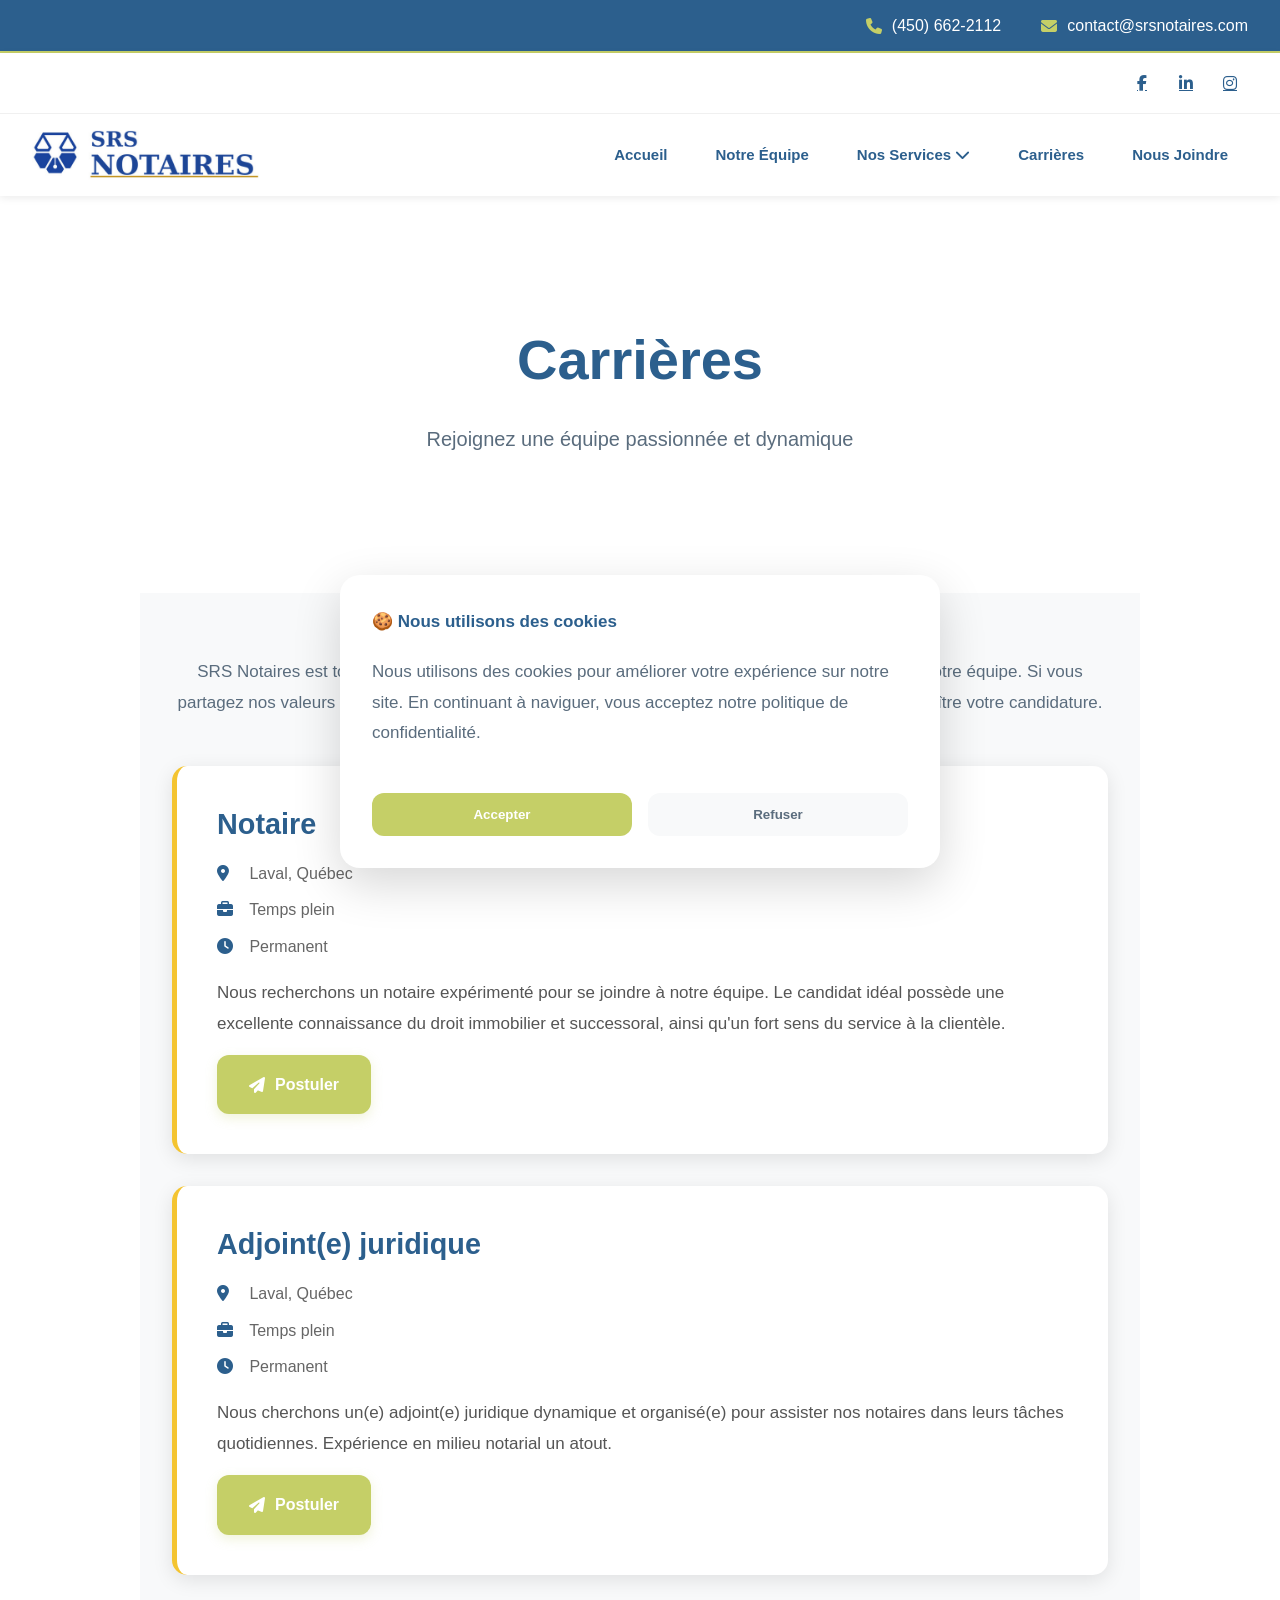
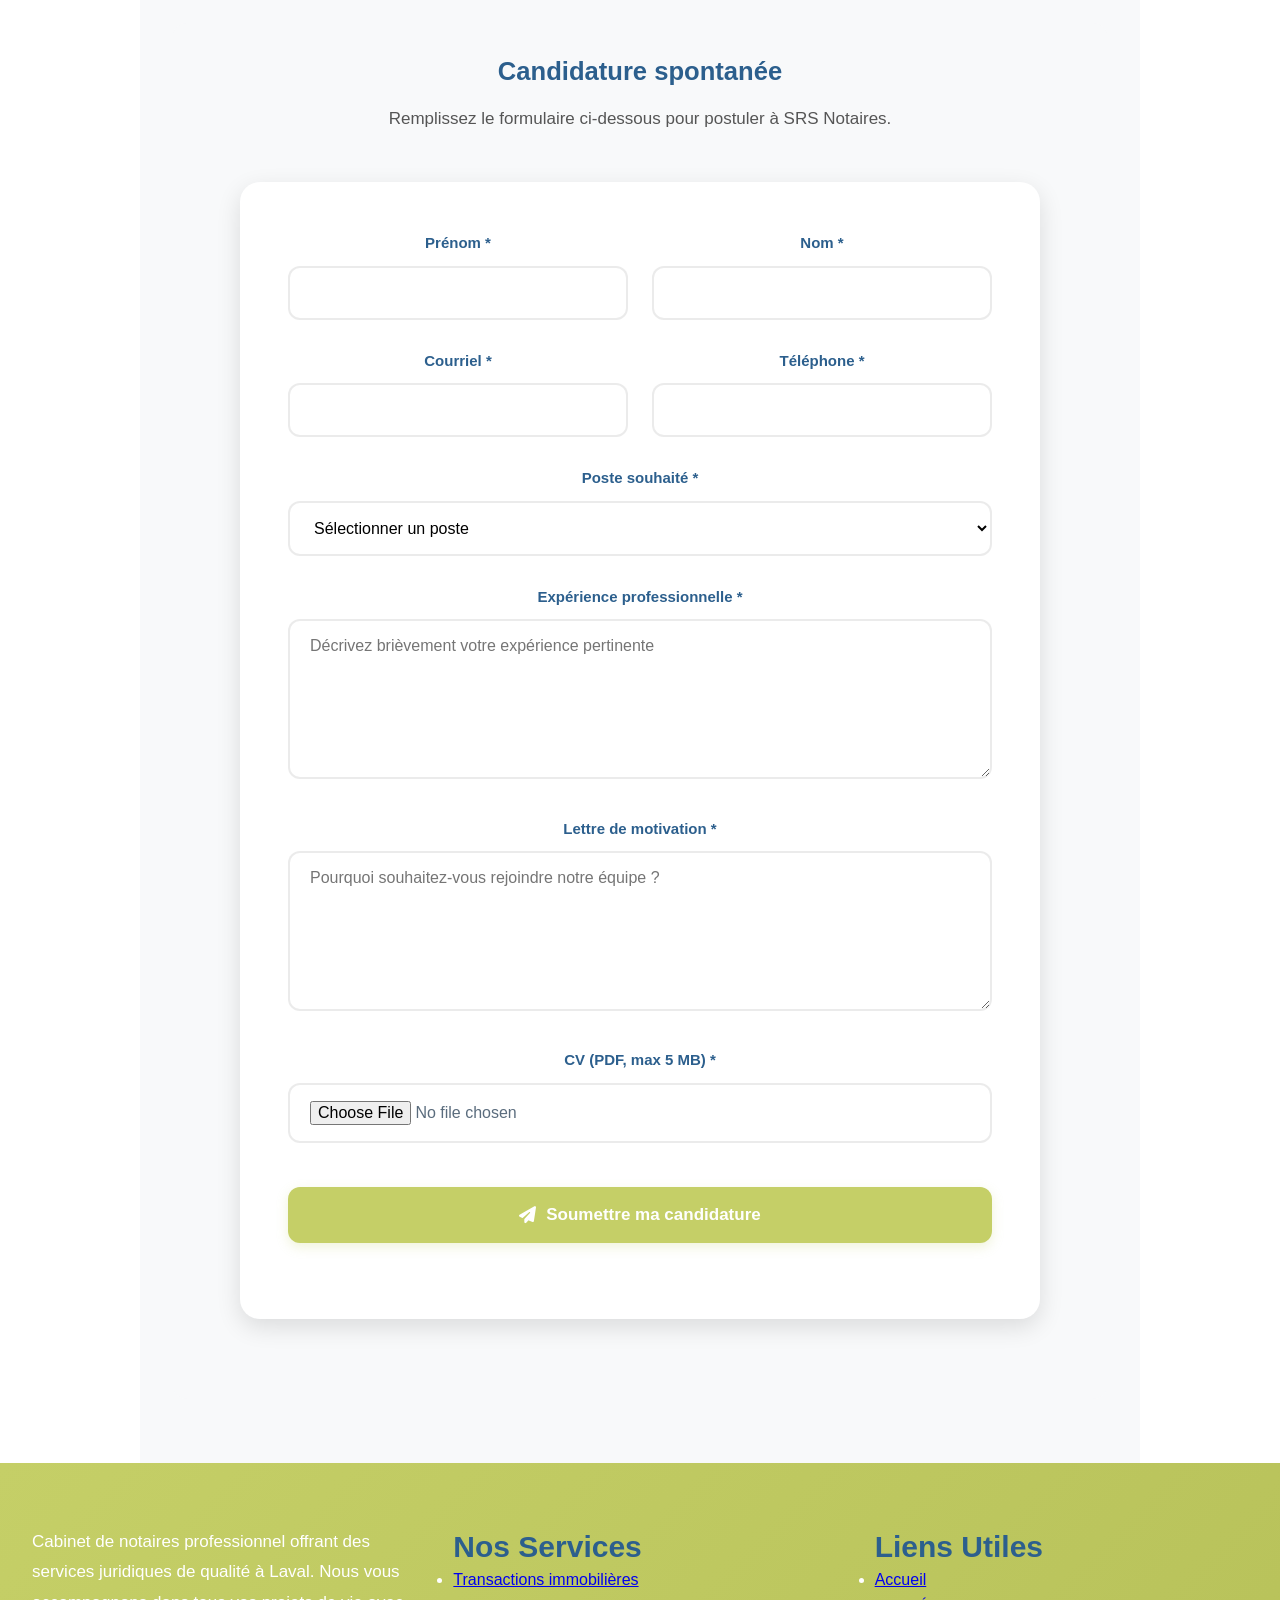
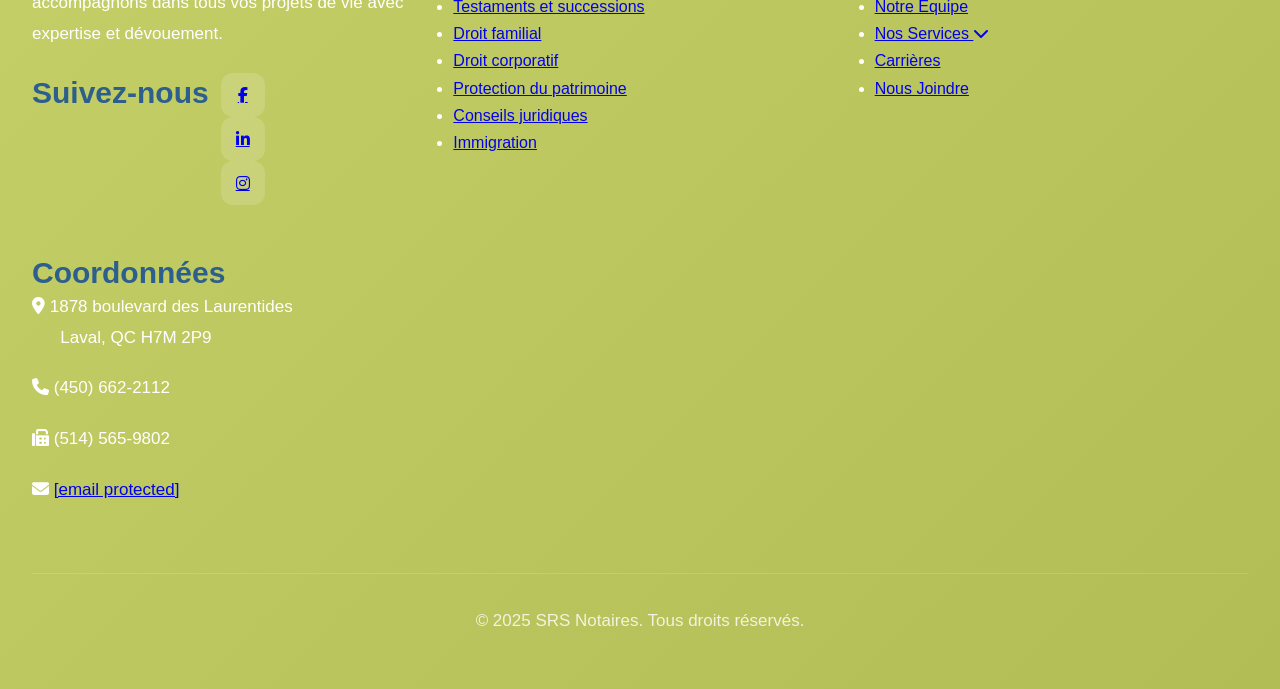
==== commit aba35cde: "Add files via upload" ====
--- a/carrieres.html
+++ b/carrieres.html
@@ -207,7 +207,7 @@
             </div>
             <div class="top-contact-item">
                 <i class="fas fa-envelope"></i>
-                <a href="/cdn-cgi/l/email-protection#563f383039162524257b383922373f24337835393b"><span class="__cf_email__" data-cfemail="7e171018113e0d0c0d5310110a1f170c1b501d1113">[email&#160;protected]</span></a>
+                <a href="/cdn-cgi/l/email-protection#563f383039162524257b383922373f24337835393b"><span class="__cf_email__" data-cfemail="7e171018113e0d0c0d5310110a1f170c1b501d1113">contact@srsnotaires.com</span></a>
             </div>
         </div>
     </div>
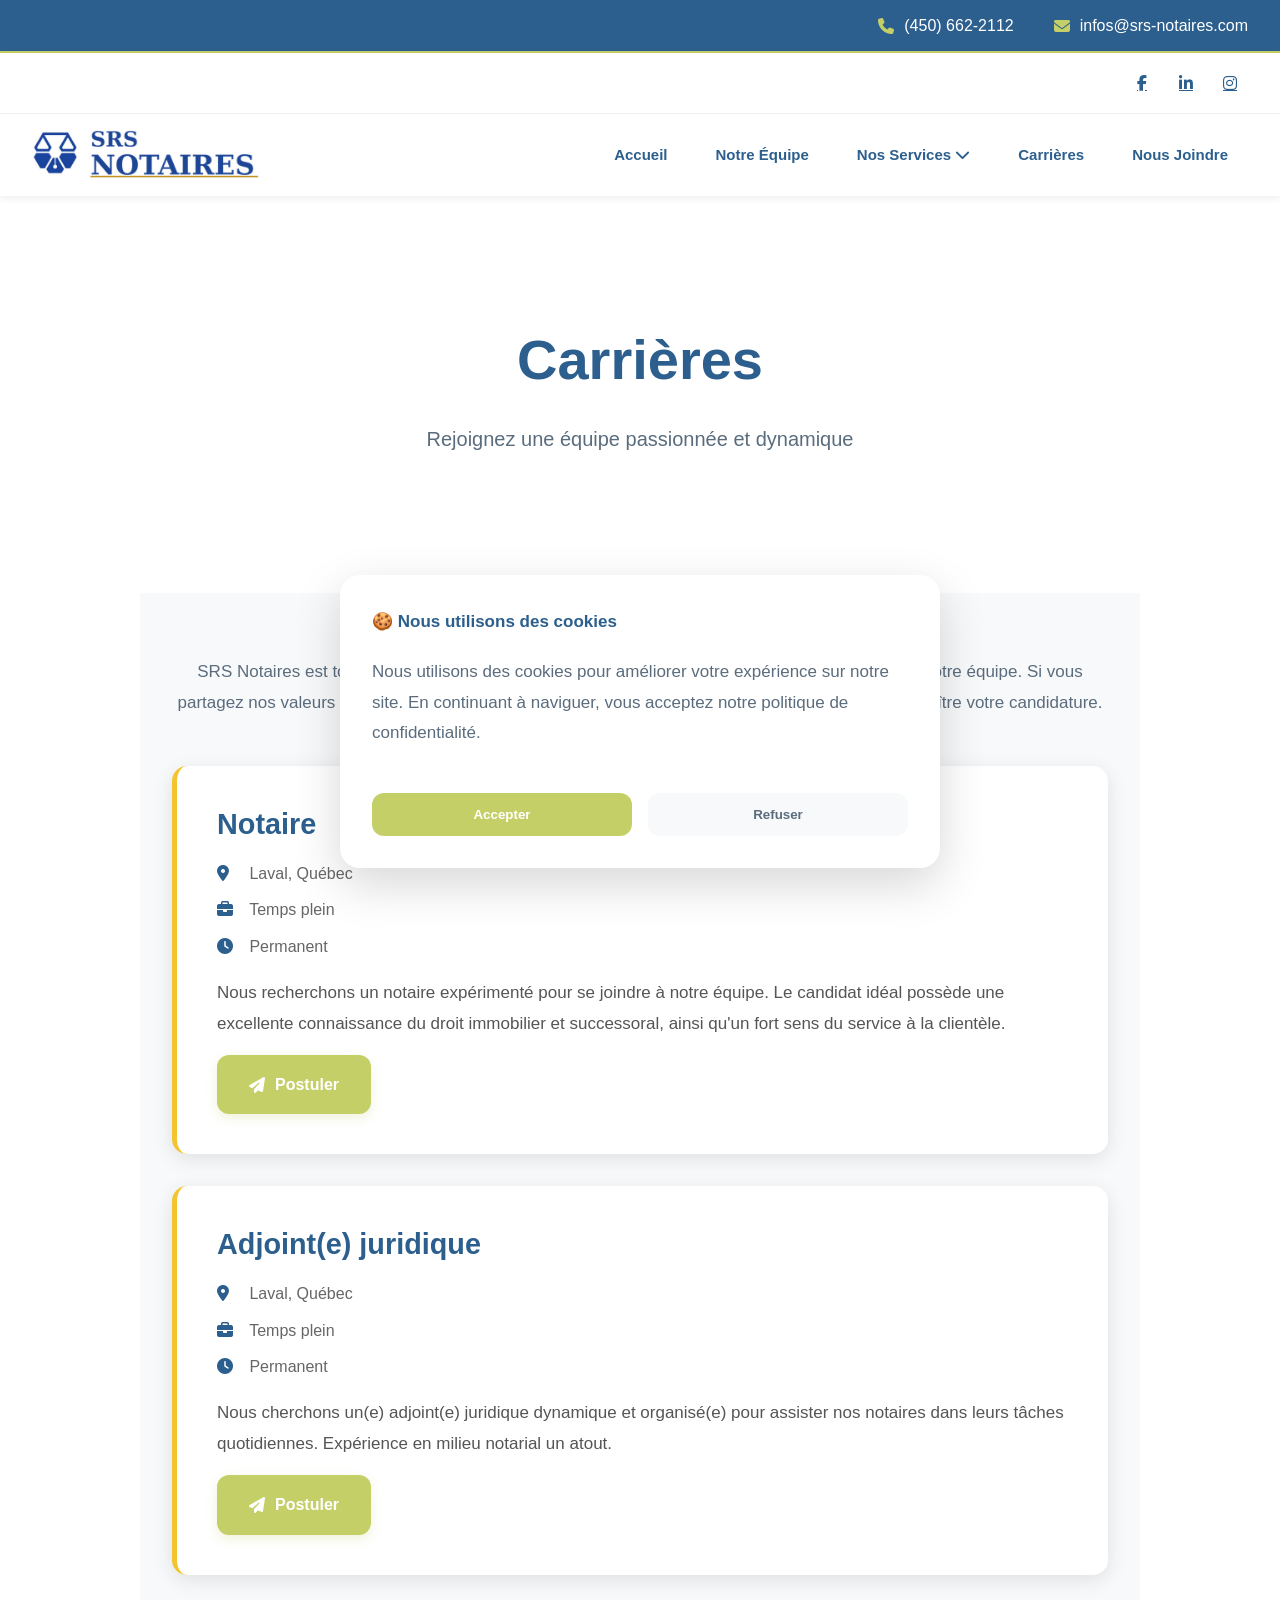
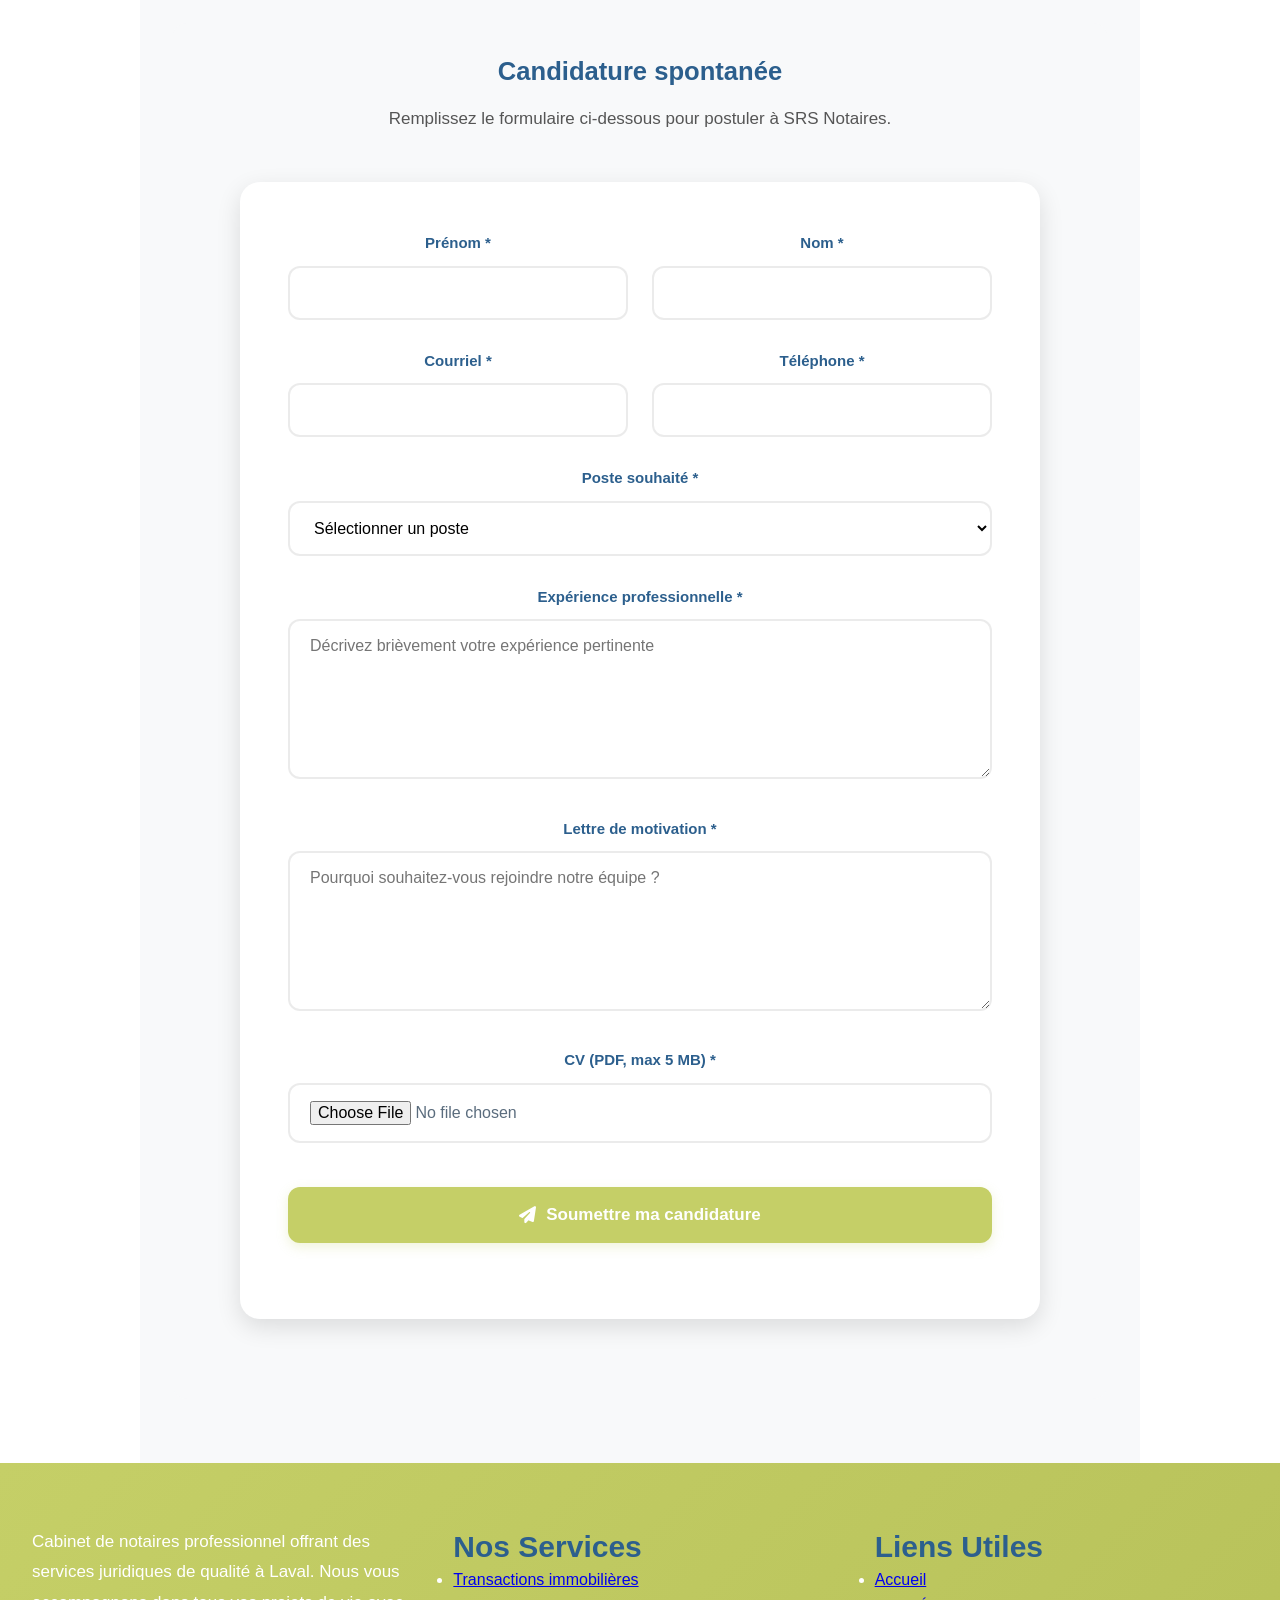
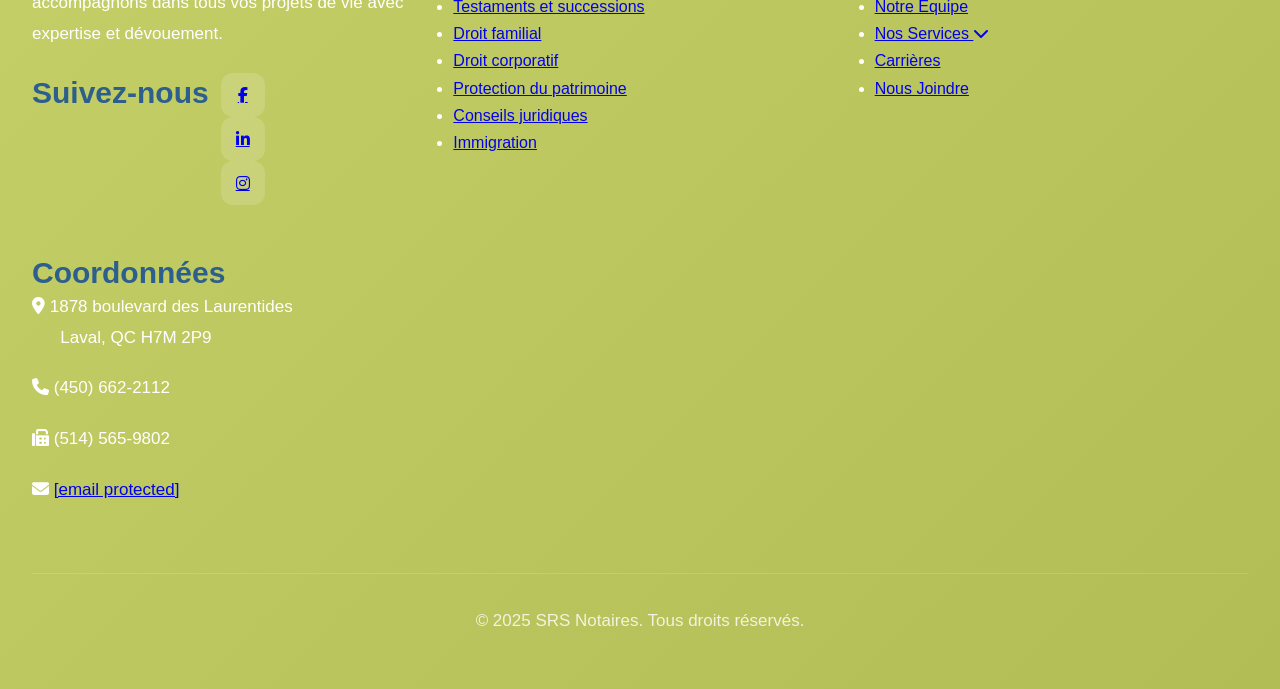
==== commit e1ceaa82: "Add files via upload" ====
--- a/carrieres.html
+++ b/carrieres.html
@@ -207,7 +207,7 @@
             </div>
             <div class="top-contact-item">
                 <i class="fas fa-envelope"></i>
-                <a href="/cdn-cgi/l/email-protection#563f383039162524257b383922373f24337835393b"><span class="__cf_email__" data-cfemail="7e171018113e0d0c0d5310110a1f170c1b501d1113">contact@srsnotaires.com</span></a>
+                <a href="/cdn-cgi/l/email-protection#563f383039162524257b383922373f24337835393b"><span class="__cf_email__" data-cfemail="7e171018113e0d0c0d5310110a1f170c1b501d1113">infos@srs-notaires.com</span></a>
             </div>
         </div>
     </div>
